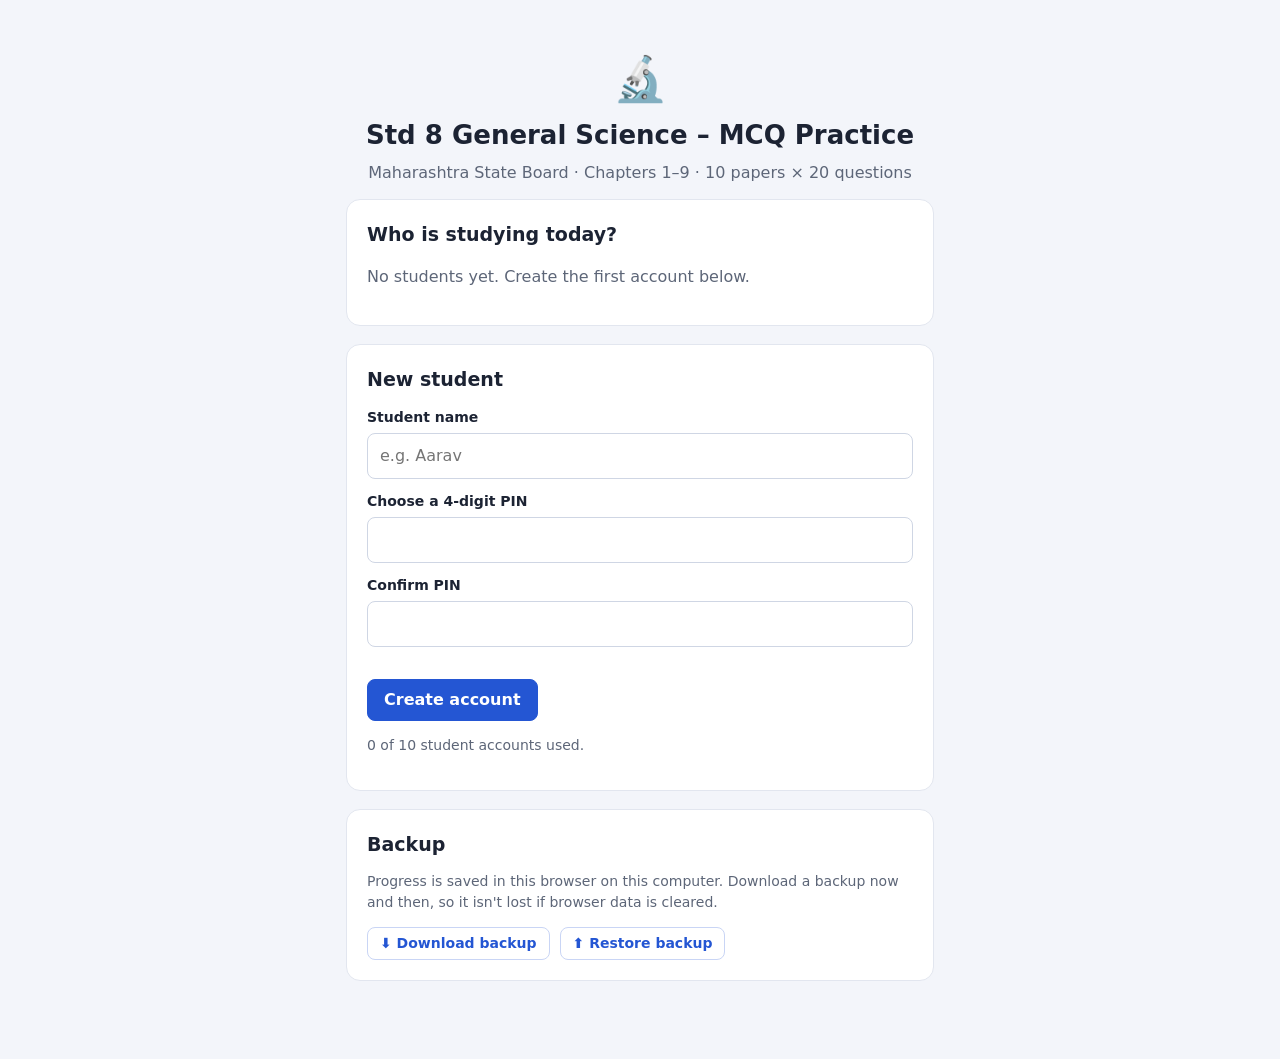
==== index.html @ c4c5db70 "Add Std 8 Science MCQ practice page Co-Authored-By: Claude Opus 5.5 <noreply@anthropic.com> Claude-S" ====
<!doctype html>
<html lang="en">
<head>
<meta charset="utf-8">
<meta name="viewport" content="width=device-width,initial-scale=1">
<title>Std 8 Science MCQ Practice</title>
<style>
:root{--bg:#f3f5fa;--card:#fff;--ink:#1c2333;--muted:#5d6678;--line:#e2e6ef;--pri:#2456d3;--pri2:#1a44ad;--soft:#eaf0ff;--ok:#1d8648;--okbg:#e7f6ed;--bad:#c42d2d;--badbg:#fdeded;--warn:#a86a00;--warnbg:#fff4dc}
*{box-sizing:border-box}
body{margin:0;font-family:"Segoe UI",system-ui,-apple-system,Roboto,Arial,sans-serif;background:var(--bg);color:var(--ink);line-height:1.5;font-size:16px}
button{font:inherit;cursor:pointer}
button:disabled{cursor:not-allowed}
.wrap{max-width:960px;margin:0 auto;padding:20px 16px 60px}
.narrow{max-width:620px}
.top{background:var(--pri);color:#fff;display:flex;justify-content:space-between;align-items:center;padding:10px 20px;gap:12px;flex-wrap:wrap}
.brand{font-weight:700;font-size:18px}
.who{display:flex;align-items:center;gap:8px;flex-wrap:wrap}
.top .btn.ghost{background:rgba(255,255,255,.15);color:#fff;border-color:rgba(255,255,255,.35)}
.btn{background:var(--pri);color:#fff;border:1px solid var(--pri);border-radius:8px;padding:8px 16px;font-weight:600}
.btn:hover:not(:disabled){background:var(--pri2)}
.btn.ghost{background:#fff;color:var(--pri);border-color:#c9d5f5}
.btn.ghost:hover:not(:disabled){background:var(--soft)}
.btn.danger{background:#fff;color:var(--bad);border-color:#f0c4c4}
.btn.sm{padding:5px 12px;font-size:14px}
.btn:disabled{opacity:.45}
.card{background:var(--card);border:1px solid var(--line);border-radius:14px;padding:20px;margin-bottom:18px}
h1{font-size:26px;margin:4px 0 6px}
h2{font-size:19px;margin:0 0 12px}
h3{margin:0;font-size:18px}
.muted{color:var(--muted)}
.hero{text-align:center;padding:26px 0 14px}
.hero .logo{font-size:44px}
.users{display:grid;grid-template-columns:repeat(auto-fill,minmax(130px,1fr));gap:10px}
.ubtn{background:#fff;border:2px solid var(--line);border-radius:12px;padding:12px 8px;display:flex;flex-direction:column;align-items:center;gap:6px;color:var(--ink)}
.ubtn:hover,.ubtn.sel{border-color:var(--pri);background:var(--soft)}
.av{width:42px;height:42px;border-radius:50%;background:var(--pri);color:#fff;display:grid;place-items:center;font-weight:700;font-size:18px}
input[type=text],input[type=password]{width:100%;padding:10px 12px;border:1px solid #cfd6e4;border-radius:8px;font:inherit;margin:4px 0 10px}
input:focus{outline:2px solid var(--pri);border-color:transparent}
label{font-weight:600;font-size:14px}
.row{display:flex;gap:10px;flex-wrap:wrap;align-items:center}
.err{color:var(--bad);font-weight:600;min-height:22px}
.pinbox{margin-top:16px;padding:16px;border-radius:12px;background:var(--soft)}
.stats{display:grid;grid-template-columns:repeat(auto-fit,minmax(180px,1fr));gap:12px;margin:16px 0}
.stat{background:#fff;border:1px solid var(--line);border-radius:12px;padding:14px 16px}
.stat b{display:block;font-size:26px}
.grid{display:grid;grid-template-columns:repeat(auto-fill,minmax(280px,1fr));gap:14px}
.pcard{background:#fff;border:1px solid var(--line);border-radius:14px;padding:16px;display:flex;flex-direction:column;gap:10px}
.pc-top{display:flex;justify-content:space-between;align-items:center}
.pc-meta{font-size:14px;color:var(--muted)}
.pc-meta b{color:var(--ink)}
.pc-btns{display:flex;gap:8px;flex-wrap:wrap}
.tag{font-size:12px;font-weight:700;padding:3px 10px;border-radius:20px;background:#eef0f4;color:var(--muted)}
.tag.ok{background:var(--okbg);color:var(--ok)}
.tag.warn{background:var(--warnbg);color:var(--warn)}
.bar{height:8px;background:#e9edf4;border-radius:6px;overflow:hidden}
.bar i{display:block;height:100%;background:var(--pri);border-radius:6px}
table{width:100%;border-collapse:collapse;font-size:15px}
th,td{text-align:left;padding:9px 8px;border-bottom:1px solid var(--line)}
th{font-size:13px;color:var(--muted);text-transform:uppercase;letter-spacing:.03em}
.pct{font-weight:700}
.pct.ok{color:var(--ok)}.pct.warn{color:var(--warn)}.pct.bad{color:var(--bad)}
.pbar{position:sticky;top:0;z-index:5;background:#fff;border-bottom:1px solid var(--line);box-shadow:0 2px 8px rgba(20,30,60,.06)}
.pbar-in{max-width:960px;margin:0 auto;padding:10px 16px;display:flex;justify-content:space-between;align-items:center;gap:10px;flex-wrap:wrap}
.pills{display:flex;gap:6px;flex-wrap:wrap}
.pill{font-size:14px;font-weight:600;padding:4px 12px;border-radius:20px;background:#eef0f4}
.pill.ok{background:var(--okbg);color:var(--ok)}
.pill.bad{background:var(--badbg);color:var(--bad)}
.pbtns{display:flex;gap:8px}
.qcard{background:#fff;border:1px solid var(--line);border-left:5px solid #cfd6e4;border-radius:12px;padding:16px 18px;margin-bottom:14px}
.qcard.is-ok{border-left-color:var(--ok)}
.qcard.is-bad{border-left-color:var(--bad)}
.qhead{display:flex;gap:10px;align-items:center;margin-bottom:6px;flex-wrap:wrap}
.qn{font-weight:800;color:var(--pri)}
.chip{font-size:12px;background:var(--soft);color:var(--pri2);padding:2px 10px;border-radius:20px;font-weight:600}
.qtext{font-weight:600;font-size:17px;margin-bottom:10px}
.opts{display:grid;grid-template-columns:1fr 1fr;gap:8px}
@media(max-width:640px){.opts{grid-template-columns:1fr}}
.opt{display:flex;gap:10px;align-items:flex-start;text-align:left;background:#fafbfd;border:1.5px solid #d9dfea;border-radius:10px;padding:10px 12px;color:var(--ink)}
.opt:hover:not(:disabled){border-color:var(--pri);background:var(--soft)}
.ol{font-weight:800;min-width:20px;color:var(--muted)}
.opt.right{background:var(--okbg);border-color:var(--ok)}
.opt.right .ol{color:var(--ok)}
.opt.wrong{background:var(--badbg);border-color:var(--bad)}
.opt.wrong .ol{color:var(--bad)}
.opt.dim{opacity:.6}
.opt:disabled{color:var(--ink)}
.fb{margin-top:10px;padding:10px 12px;border-radius:10px;font-size:15px}
.fb.ok{background:var(--okbg);color:#14532d}
.fb.bad{background:var(--badbg);color:#7f1d1d}
.exp{margin-top:4px;color:var(--ink)}
.exp:before{content:"💡 "}
.intro{background:var(--soft);border-radius:12px;padding:12px 16px;margin-bottom:16px;font-size:15px}
.endbox{text-align:center;padding:10px 0}
.modal-bg{position:fixed;inset:0;background:rgba(15,22,40,.55);display:grid;place-items:center;z-index:50;padding:16px}
.modal{background:#fff;border-radius:16px;max-width:520px;width:100%;padding:24px;max-height:90vh;overflow:auto;text-align:center}
.big{font-size:54px;font-weight:800;color:var(--pri);line-height:1.1}
.modal table{margin:14px 0;text-align:left}
.modal .row{justify-content:center}
.rc{background:#fff;border:1px solid var(--line);border-left:5px solid var(--bad);border-radius:12px;padding:14px 18px;margin-bottom:12px}
.rc .ans{margin-top:6px;font-size:15px}
.rc .ya{color:var(--bad);font-weight:600}
.rc .ca{color:var(--ok);font-weight:600}
.empty{text-align:center;padding:40px 10px}
.small{font-size:14px}
a.link{color:var(--bad);cursor:pointer;font-size:14px;text-decoration:underline}
</style>
</head>
<body>
<div id="app"></div>
<script>
"use strict";
const APP = "mh8sci";
const CHAPTERS = [
  "Living World and Classification of Microbes",
  "Health and Diseases",
  "Force and Pressure",
  "Current Electricity and Magnetism",
  "Inside the Atom",
  "Composition of Matter",
  "Metals and Nonmetals",
  "Pollution",
  "Disaster Management"
];
// Format: [question, CORRECT answer, wrong1, wrong2, wrong3, explanation]
// Options are shuffled (in a fixed way) when shown.
const BANK = [
// ---------- Chapter 1 ----------
[
["Who proposed the five kingdom system of classification?","R. H. Whittaker","Carl Linnaeus","Charles Darwin","Robert Hooke","R. H. Whittaker proposed the five kingdom classification in 1969: Monera, Protista, Fungi, Plantae and Animalia."],
["Prokaryotic organisms such as bacteria are placed in which kingdom?","Monera","Protista","Fungi","Plantae","Kingdom Monera contains prokaryotes – cells without a well-defined nucleus, e.g. bacteria."],
["Comma-shaped bacteria are called ____.","Vibrio","Cocci","Bacilli","Spirilla","Vibrio bacteria are comma-shaped, e.g. Vibrio cholerae which causes cholera."],
["Rod-shaped bacteria are called ____.","Bacilli","Cocci","Vibrio","Spirilla","Bacilli are rod-shaped; cocci are spherical, spirilla are spiral and vibrio are comma-shaped."],
["Spiral-shaped bacteria are called ____.","Spirilla","Bacilli","Cocci","Vibrio","Spirilla have a spiral (corkscrew) shape."],
["Which bacteria help convert milk into curd?","Lactobacillus","Rhizobium","Vibrio","Plasmodium","Lactobacillus converts lactose of milk into lactic acid, which sets milk into curd."],
["Which bacteria fix atmospheric nitrogen in the root nodules of leguminous plants?","Rhizobium","Lactobacillus","Acetobacter","Mycobacterium","Rhizobium lives in root nodules of legumes like peas and beans and fixes atmospheric nitrogen."],
["Paramecium moves with the help of ____.","Cilia","Flagella","Pseudopodia","Tentacles","Paramecium is covered with hair-like cilia which beat to move it."],
["Which organism shows characteristics of both plants and animals?","Euglena","Amoeba","Paramecium","Yeast","Euglena has chlorophyll and makes its own food like plants, but can also take in food and move like animals."],
["Malaria is caused by which microbe?","Plasmodium","Amoeba","Rhizobium","Penicillium","Malaria is caused by the protozoan Plasmodium, spread by female Anopheles mosquitoes."],
["Yeast usually reproduces by ____.","Budding","Binary fission","Fragmentation","Vegetative propagation","Yeast is a unicellular fungus that reproduces mainly by budding."],
["The antibiotic penicillin is obtained from ____.","A fungus (Penicillium)","A bacterium","A virus","An alga","Alexander Fleming discovered penicillin from the fungus Penicillium in 1928."],
["Why are viruses not included in the five kingdom system?","They show signs of life only inside a host cell","They are very large in size","They are multicellular","They make their own food","Outside a host cell viruses behave like non-living crystals; they reproduce only inside living cells, so they do not fit any kingdom."],
["A virus that infects bacteria is called a ____.","Bacteriophage","Bacillus","Protozoan","Fungus","Bacteriophages are viruses that attack bacteria."],
["Who first observed microorganisms using a microscope he made himself?","Antonie van Leeuwenhoek","Louis Pasteur","Robert Koch","Edward Jenner","Antonie van Leeuwenhoek observed tiny 'animalcules' (microbes) with his own lenses in the 17th century."],
["Bacteria mainly reproduce by ____.","Binary fission","Budding","Seed formation","Vegetative propagation","A bacterium splits into two identical cells – binary fission."],
["Find the odd one out: Amoeba, Paramecium, Euglena, Yeast","Yeast","Amoeba","Paramecium","Euglena","Yeast is a fungus; Amoeba, Paramecium and Euglena are protists."],
["The size of microbes is generally measured in ____.","Micrometres (µm)","Centimetres","Metres","Kilometres","Most microbes are a few micrometres in size; 1 µm = 1/1000 mm."],
["Fungi like bread mould obtain their food by ____ nutrition.","Saprophytic","Autotrophic","Holozoic","Photosynthetic","Fungi absorb nutrients from dead and decaying organic matter – saprophytic nutrition."],
["Organisms of Kingdom Protista are mostly ____.","Unicellular eukaryotes","Multicellular prokaryotes","Unicellular prokaryotes","Multicellular plants","Protists are mostly unicellular and have a well-defined nucleus (eukaryotic)."],
["Which of these diseases is caused by a virus?","AIDS","Tuberculosis","Typhoid","Cholera","AIDS is caused by HIV (a virus); the others are bacterial diseases."],
["Yeast is used in making bread because of the process of ____.","Fermentation","Photosynthesis","Nitrogen fixation","Sublimation","Yeast ferments sugar and produces CO₂, which makes the dough rise."],
["Mushroom belongs to kingdom ____.","Fungi","Plantae","Monera","Protista","Mushrooms are fungi – they lack chlorophyll and are saprophytic."]
],
// ---------- Chapter 2 ----------
[
["According to WHO, health means ____.","Physical, mental and social well-being","Only absence of disease","Only physical fitness","Having a strong body","WHO defines health as complete physical, mental and social well-being, not merely the absence of disease."],
["Tuberculosis is caused by ____.","Mycobacterium tuberculosis","A virus","Plasmodium","A fungus","TB is a bacterial disease caused by Mycobacterium tuberculosis and spreads through air."],
["Which vaccine is given to protect against tuberculosis?","BCG","OPV","MMR","DPT","BCG (Bacillus Calmette–Guérin) vaccine protects against TB."],
["Cholera mainly spreads through ____.","Contaminated water and food","Mosquito bites","Touching a patient's clothes","Dog bites","Cholera bacteria (Vibrio cholerae) spread through contaminated water and food."],
["Dengue is spread by ____.","Aedes mosquito","Anopheles mosquito","Culex mosquito","Housefly","Dengue and chikungunya viruses are spread by Aedes mosquitoes, which bite in the daytime."],
["Malaria is spread by the bite of ____.","Female Anopheles mosquito","Male Anopheles mosquito","Aedes mosquito","Housefly","Only the female Anopheles mosquito spreads Plasmodium, the malaria parasite."],
["Hepatitis mainly affects which organ?","Liver","Lungs","Kidneys","Heart","Hepatitis is inflammation of the liver, usually caused by viruses."],
["HIV weakens the body by attacking ____.","White blood cells (immune system)","Red blood cells","Bones","Muscles","HIV destroys certain white blood cells (lymphocytes), weakening immunity and leading to AIDS."],
["Which test is commonly used to detect HIV infection?","ELISA","Widal","X-ray","Blood sugar test","The ELISA test detects antibodies against HIV in blood."],
["Rabies is spread by ____.","Bite of an infected dog or other animal","Drinking contaminated water","Mosquito bite","Air","Rabies virus spreads through the bite of infected dogs, cats, monkeys etc."],
["Which of the following is a non-communicable disease?","Diabetes","Tuberculosis","Cholera","Malaria","Diabetes does not spread from person to person; the others are infectious diseases."],
["Diabetes is caused due to lack or improper action of ____.","Insulin","Adrenaline","Thyroxine","Haemoglobin","Insulin controls blood sugar; its deficiency or poor action causes diabetes."],
["Insulin is secreted by the ____.","Pancreas","Liver","Stomach","Thyroid","Beta cells in the islets of Langerhans of the pancreas secrete insulin."],
["Cancer is a condition in which ____.","Cells divide in an uncontrolled manner","Blood does not clot","Bones become soft","Food is not digested","In cancer, cells divide uncontrollably and form a tumour that can spread to other parts."],
["Nicotine, a harmful addictive substance, is found in ____.","Tobacco","Milk","Fruits","Sugar","Nicotine in tobacco is addictive; tobacco use can cause oral and lung cancer."],
["Which test is used to diagnose typhoid?","Widal test","ELISA","Blood sugar test","Urine sugar test","The Widal test detects typhoid, which is caused by Salmonella typhi."],
["The first vaccine (against smallpox) was developed by ____.","Edward Jenner","Louis Pasteur","Alexander Fleming","Robert Koch","Edward Jenner developed the smallpox vaccine in 1796."],
["Find the odd one out: Tuberculosis, Cholera, Typhoid, Diabetes","Diabetes","Tuberculosis","Cholera","Typhoid","Diabetes is non-communicable; the other three are communicable bacterial diseases."],
["ORS is given to patients to ____.","Prevent dehydration during diarrhoea","Cure malaria","Treat a fracture","Increase blood sugar","Oral Rehydration Solution replaces water and salts lost in diarrhoea or cholera."],
["Leptospirosis spreads through ____.","Water contaminated with urine of infected animals like rats","Mosquito bites","Coughing and sneezing","Sharing books","Leptospira bacteria from rat urine enter the body through cuts in skin, especially in floodwater."],
["Filariasis (elephantiasis) is spread by ____.","Culex mosquito","Aedes mosquito","Anopheles mosquito","Housefly","Filarial worms are carried by Culex mosquitoes."],
["Which of these is a viral disease?","Chikungunya","Typhoid","Tuberculosis","Malaria","Chikungunya is caused by a virus spread by Aedes mosquitoes. Malaria is caused by a protozoan."],
["Which of these increases the risk of heart disease?","Deposition of cholesterol in blood vessels","Regular exercise","Eating fruits and vegetables","Adequate sleep","Fatty deposits (cholesterol) narrow arteries; with high BP, smoking and stress they raise heart disease risk."]
],
// ---------- Chapter 3 ----------
[
["The SI unit of pressure is ____.","Pascal (N/m²)","Newton","Joule","Watt","Pressure = force/area, so its unit is N/m², called pascal (Pa)."],
["Pressure is defined as ____.","Force acting per unit area","Force × area","Mass per unit volume","Force × distance","P = F / A."],
["The force acting perpendicular to a surface is called ____.","Thrust","Friction","Tension","Buoyancy","Thrust is the force acting normal (perpendicular) to a surface."],
["A sharp knife cuts better than a blunt one because ____.","Its small area gives greater pressure","It applies less force","Its larger area gives less pressure","It is heavier","For the same force, smaller area means greater pressure."],
["A camel walks easily on sand because its broad feet ____.","Increase the area and reduce the pressure","Increase the pressure","Reduce its weight","Make the sand harder","Larger area spreads the weight, so pressure on sand is less and the feet do not sink."],
["The walls of a dam are made thicker at the bottom because ____.","Liquid pressure increases with depth","Liquid pressure decreases with depth","Water is lighter at the bottom","It looks attractive","Water pressure is greatest at the bottom, so the walls must be strongest there."],
["Atmospheric pressure at sea level is about ____.","101 kPa","1 kPa","10 Pa","1000 kPa","Atmospheric pressure at sea level ≈ 101.3 kPa ≈ 1.013 × 10⁵ Pa."],
["Atmospheric pressure is measured with a ____.","Barometer","Thermometer","Ammeter","Hydrometer","A barometer measures atmospheric pressure."],
["The upward force exerted by a liquid on an object immersed in it is called ____.","Buoyant force","Gravitational force","Frictional force","Magnetic force","Liquids push objects upward – this is buoyant force (upthrust)."],
["According to Archimedes' principle, the buoyant force on an immersed object equals the ____.","Weight of liquid displaced by it","Weight of the object","Volume of the container","Density of the object","Buoyant force = weight of the liquid displaced by the object."],
["The unit of relative density is ____.","It has no unit","kg/m³","g/cm³","N/m²","Relative density = density of substance ÷ density of water; the units cancel out."],
["An object will float on water if its density is ____ that of water.","Less than","More than","Twice","Ten times","Objects less dense than water float."],
["Which of the following is a non-contact force?","Magnetic force","Frictional force","Muscular force","Mechanical force","Magnetic force acts from a distance without touching."],
["A force of 100 N acts on an area of 2 m². The pressure is ____.","50 Pa","200 Pa","102 Pa","98 Pa","P = F/A = 100/2 = 50 Pa."],
["The SI unit of force is ____.","Newton","Dyne","Pascal","Kilogram","The SI unit of force is newton (N); dyne is the CGS unit."],
["1 newton is equal to ____ dyne.","10⁵","10³","10²","10⁷","1 N = 1 kg·m/s² = 1000 g × 100 cm/s² = 10⁵ dyne."],
["Pressure inside a liquid at a given depth acts ____.","Equally in all directions","Only downwards","Only upwards","Only sideways","At a given depth, liquid pressure acts equally in all directions."],
["If balanced forces act on an object at rest, it will ____.","Remain at rest","Start moving","Speed up","Move in a circle","Balanced forces give zero net force, so the state of motion does not change."],
["The force that opposes motion between two surfaces in contact is ____.","Friction","Gravity","Buoyancy","Magnetism","Friction acts opposite to the direction of motion between surfaces in contact."],
["A plastic comb rubbed in dry hair attracts bits of paper due to ____ force.","Electrostatic","Magnetic","Muscular","Gravitational","Rubbing charges the comb; a charged object attracts light objects – electrostatic force."],
["The density of pure water is ____.","1000 kg/m³","100 kg/m³","1 kg/m³","10 kg/m³","Density of water = 1 g/cm³ = 1000 kg/m³."],
["The relative density of iron, whose density is 7800 kg/m³, is ____.","7.8","78","0.78","780","RD = 7800 ÷ 1000 = 7.8."]
],
// ---------- Chapter 4 ----------
[
["The SI unit of electric current is ____.","Ampere","Volt","Ohm","Coulomb","Current is measured in ampere (A)."],
["The SI unit of potential difference is ____.","Volt","Ampere","Ohm","Watt","Potential difference is measured in volt (V)."],
["The SI unit of resistance is ____.","Ohm (Ω)","Volt","Ampere","Coulomb","Resistance is measured in ohm (Ω)."],
["Ohm's law is expressed as ____.","V = I × R","V = I / R","I = V × R","R = V × I","Ohm's law: V = IR, at constant temperature."],
["A potential difference of 6 V is applied across a 3 Ω resistor. The current is ____.","2 A","18 A","0.5 A","3 A","I = V/R = 6/3 = 2 A."],
["An ammeter is always connected in ____ in a circuit.","Series","Parallel","Any way","Only across the cell","An ammeter measures current, so it is connected in series."],
["A voltmeter is connected ____ with the component.","In parallel","In series","Only next to the switch","Only next to the cell","A voltmeter measures potential difference across a component, so it is connected in parallel."],
["Which of these is a good conductor of electricity?","Copper","Rubber","Plastic","Dry wood","Metals like copper have free electrons and conduct electricity well."],
["Which of these is an insulator?","Rubber","Iron","Aluminium","Silver","Rubber does not allow current to pass – it is an insulator."],
["In a dry cell, the negative terminal is the ____.","Zinc container","Carbon rod","Brass cap","Paper covering","The zinc container acts as the negative terminal."],
["In a dry cell, the positive terminal is the ____.","Carbon (graphite) rod","Zinc container","Paper covering","Outer plastic cover","The carbon rod with a brass cap is the positive terminal."],
["Conventional electric current flows in the external circuit from the ____.","Positive terminal to the negative terminal","Negative terminal to the positive terminal","Switch to the bulb only","Earth to the cell","By convention current flows from + to – outside the cell; electrons flow the opposite way."],
["Electrons in a conductor flow from the ____.","Negative terminal to the positive terminal","Positive terminal to the negative terminal","Bulb to the switch only","Do not move at all","Electrons are negatively charged and move towards the positive terminal."],
["Who discovered the magnetic effect of electric current?","Hans Christian Oersted","Michael Faraday","Thomas Edison","Isaac Newton","Oersted noticed a compass needle deflect near a current-carrying wire (1820)."],
["The core of an electromagnet is made of ____.","Soft iron","Steel","Copper","Aluminium","Soft iron gets magnetised and demagnetised quickly, so it is used in electromagnets."],
["The strength of an electromagnet can be increased by ____.","Increasing the number of turns of the coil","Decreasing the current","Removing the iron core","Using a plastic core","More turns and more current make a stronger electromagnet."],
["1 ampere is equal to ____.","1 coulomb per second","1 volt per second","1 ohm per volt","1 joule per second","I = Q/t, so 1 A = 1 C/s."],
["Like magnetic poles ____ each other.","Repel","Attract","Neither attract nor repel","Cancel","Like poles repel; unlike poles attract."],
["A freely suspended bar magnet always comes to rest in the ____ direction.","North–South","East–West","North-East","Any","A suspended magnet aligns with the earth's magnetic field in the north–south direction."],
["Outside a bar magnet, magnetic lines of force go from the ____.","North pole to the south pole","South pole to the north pole","Centre to both poles","They do not exist outside","Outside the magnet, field lines emerge from N and enter S."],
["The SI unit of electric charge is ____.","Coulomb","Ampere","Volt","Ohm","Charge is measured in coulomb (C)."],
["Three cells of 1.5 V each are connected in series. The total potential difference is ____.","4.5 V","1.5 V","3 V","0.5 V","In series, potential differences add: 1.5 + 1.5 + 1.5 = 4.5 V."]
],
// ---------- Chapter 5 ----------
[
["The electron was discovered by ____.","J. J. Thomson","James Chadwick","Ernest Rutherford","John Dalton","J. J. Thomson discovered the electron using cathode ray tube experiments (1897)."],
["The neutron was discovered by ____.","James Chadwick","J. J. Thomson","Niels Bohr","E. Goldstein","Chadwick discovered the neutron in 1932."],
["The nucleus was discovered through the gold foil experiment by ____.","Ernest Rutherford","Niels Bohr","John Dalton","J. J. Thomson","Rutherford's alpha particle scattering experiment showed a small, dense, positively charged nucleus."],
["Atomic number (Z) of an element is the number of ____ in its atom.","Protons","Neutrons","Protons + neutrons","Shells","Atomic number = number of protons (= number of electrons in a neutral atom)."],
["Mass number (A) of an atom is equal to ____.","Protons + neutrons","Protons + electrons","Neutrons only","Electrons only","Mass number = number of nucleons = protons + neutrons."],
["An atom has 11 protons and 12 neutrons. Its mass number is ____.","23","11","12","1","A = 11 + 12 = 23 (this is sodium)."],
["The electronic configuration of sodium (Z = 11) is ____.","2, 8, 1","2, 9","2, 8, 2","8, 2, 1","K shell 2, L shell 8, M shell 1."],
["The electronic configuration of chlorine (Z = 17) is ____.","2, 8, 7","2, 8, 8","2, 7, 8","8, 8, 1","17 electrons: 2 + 8 + 7."],
["The maximum number of electrons the M shell (n = 3) can hold is ____.","18","8","2","32","Maximum electrons in a shell = 2n² = 2 × 3² = 18."],
["Isotopes of an element have the same ____ but different ____.","Atomic number; mass number","Mass number; atomic number","Neutrons; protons","Mass number; electrons","Isotopes have the same number of protons but different numbers of neutrons."],
["The isotope of hydrogen having one neutron is ____.","Deuterium","Protium","Tritium","Helium","Protium has 0, deuterium 1 and tritium 2 neutrons."],
["Which isotope is used in the treatment of cancer?","Cobalt-60","Uranium-235","Carbon-12","Iodine-127","Radiation from cobalt-60 is used to destroy cancer cells."],
["Which isotope is used in the treatment of goitre (thyroid disorders)?","Iodine-131","Cobalt-60","Uranium-235","Carbon-14","Iodine-131 is used for diagnosing and treating thyroid problems."],
["Which isotope is used as fuel in nuclear reactors?","Uranium-235","Cobalt-60","Iodine-131","Hydrogen-1","Fission of uranium-235 releases huge energy in nuclear reactors."],
["J. J. Thomson's model of the atom is known as the ____ model.","Plum pudding (watermelon)","Planetary","Stationary orbit","Nuclear","Thomson pictured electrons embedded in a sphere of positive charge, like seeds in a watermelon or plums in a pudding."],
["According to Bohr's model, electrons revolve in ____.","Stationary orbits of definite energy","Any random path","The nucleus","A cloud of positive charge","Bohr proposed that electrons move in fixed shells (stationary orbits) without losing energy."],
["The charge on a neutron is ____.","Zero (neutral)","Positive","Negative","Double positive","Neutrons carry no charge."],
["The particles present in the nucleus are ____.","Protons and neutrons","Electrons and protons","Electrons and neutrons","Only electrons","Protons and neutrons together are called nucleons."],
["Magnesium has atomic number 12. Its valency is ____.","2","1","3","4","Configuration 2, 8, 2 – it can lose 2 electrons, so its valency is 2."],
["The mass of an electron is about ____ the mass of a proton.","1/1836","1836 times","Equal to","Half","An electron is about 1836 times lighter than a proton."],
["A carbon atom has atomic number 6 and mass number 12. The number of neutrons in it is ____.","6","12","18","0","Neutrons = A − Z = 12 − 6 = 6."],
["Most alpha particles passed straight through the gold foil. This showed that ____.","Most of the space in an atom is empty","The atom is completely solid","Electrons are very heavy","The nucleus is negatively charged","Since most particles were not deflected, most of the atom is empty space."]
],
// ---------- Chapter 6 ----------
[
["Which of the following is an element?","Copper","Water","Common salt","Sugar","Copper is made of only one kind of atom; the others are compounds."],
["Which of the following is a compound?","Water","Oxygen","Air","Iron","Water (H₂O) is formed by chemical combination of hydrogen and oxygen."],
["Which of the following is a mixture?","Air","Carbon dioxide","Gold","Sodium chloride","Air is a mixture of gases like nitrogen, oxygen, carbon dioxide etc."],
["Which of the following is a homogeneous mixture?","Salt solution","Sand and water","Oil and water","Chalk and water","In salt solution the composition is uniform throughout."],
["Which of the following is a heterogeneous mixture?","Sand and water","Sugar solution","Air","Salt solution","Sand and water can be seen separately – the composition is not uniform."],
["Which substance sublimes on heating?","Camphor","Common salt","Sand","Sugar","Camphor, naphthalene, iodine and ammonium chloride change directly from solid to vapour."],
["Oil and water can be separated using a ____.","Separating funnel","Filter paper","Magnet","Sieve","Immiscible liquids form separate layers and are separated using a separating funnel."],
["Cream is separated from milk by ____.","Centrifugation","Sublimation","Filtration","Magnetic separation","Spinning fast (centrifugation) separates the lighter cream from milk."],
["The different coloured components of ink are separated by ____.","Chromatography","Distillation","Sublimation","Sieving","Chromatography separates components that move at different speeds on a paper."],
["Salt is obtained from sea water by ____.","Evaporation","Sublimation","Chromatography","Using a magnet","Water evaporates in salt pans, leaving salt behind."],
["Iron filings can be separated from a mixture of iron filings and sand using a ____.","Magnet","Separating funnel","Filter paper","Centrifuge","Iron is attracted by a magnet; sand is not."],
["Brass is a mixture (alloy) of ____.","Copper and zinc","Copper and tin","Iron and carbon","Aluminium and copper","Brass = copper + zinc; bronze = copper + tin."],
["In a compound, the constituent elements are present in ____.","A fixed proportion by mass","Any proportion","Changing proportion","Equal masses always","Compounds have a fixed composition, e.g. hydrogen : oxygen in water is always 1 : 8 by mass."],
["The ratio of hydrogen to oxygen by mass in water is ____.","1 : 8","2 : 1","1 : 2","8 : 1","2 g hydrogen combines with 16 g oxygen, i.e. 1 : 8 by mass."],
["In a sugar solution, sugar is the ____.","Solute","Solvent","Suspension","Precipitate","The substance that dissolves is the solute; water is the solvent."],
["Which liquid is called the universal solvent?","Water","Kerosene","Alcohol","Petrol","Water dissolves a very large number of substances."],
["Pure water can be obtained from salt water by ____.","Distillation","Filtration","Sublimation","Decantation","In distillation water evaporates and then condenses, leaving the salt behind."],
["Which of the following is a metalloid?","Silicon","Sodium","Sulphur","Copper","Metalloids like silicon and arsenic show properties of both metals and non-metals."],
["An insoluble solid can be separated from a liquid by ____.","Filtration","Evaporation","Sublimation","Chromatography","Filter paper lets the liquid pass and keeps back the insoluble solid (residue)."],
["Components of a mixture can be separated by ____.","Physical methods","Only chemical reactions","No method at all","Only electricity","Components of a mixture keep their own properties and can be separated physically."],
["Find the odd one out: Air, Brass, Soil, Water","Water","Air","Brass","Soil","Water is a compound; air, brass and soil are mixtures."],
["Sodium chloride (common salt) is a compound of ____.","Sodium and chlorine","Sodium and oxygen","Calcium and chlorine","Sodium and carbon","NaCl is formed from sodium and chlorine."]
],
// ---------- Chapter 7 ----------
[
["Which metal is a liquid at room temperature?","Mercury","Sodium","Copper","Iron","Mercury is the only metal that is liquid at room temperature."],
["Which non-metal is a liquid at room temperature?","Bromine","Iodine","Sulphur","Carbon","Bromine is a liquid non-metal."],
["Which non-metal is a good conductor of electricity?","Graphite","Sulphur","Iodine","Phosphorus","Graphite, a form of carbon, conducts electricity – it is used as an electrode in dry cells."],
["Which non-metal is lustrous (shiny)?","Iodine","Sulphur","Phosphorus","Oxygen","Iodine crystals are shiny even though iodine is a non-metal."],
["The property of metals to be beaten into thin sheets is called ____.","Malleability","Ductility","Sonority","Conductivity","Malleability allows metals like aluminium and gold to be made into foils."],
["The property of metals to be drawn into wires is called ____.","Ductility","Malleability","Lustre","Sonority","Ductility allows copper and aluminium to be drawn into wires."],
["Sodium metal is stored in ____.","Kerosene","Water","Open air","Alcohol","Sodium reacts vigorously with air and water, so it is kept in kerosene."],
["Phosphorus is stored in ____.","Water","Kerosene","Open air","Alcohol","Phosphorus catches fire in air, so it is kept under water."],
["Rust is chemically ____.","Hydrated iron oxide (Fe₂O₃·xH₂O)","Iron sulphide","Iron chloride","Pure iron","Iron reacts with oxygen and moisture to form hydrated iron(III) oxide – rust."],
["Rusting of iron needs ____.","Both oxygen (air) and moisture","Only oxygen","Only moisture","Only heat","Iron does not rust in dry air or in air-free boiled water; both oxygen and moisture are required."],
["Galvanisation is coating iron with a layer of ____.","Zinc","Tin","Copper","Silver","A zinc coating protects iron from rusting."],
["Stainless steel is an alloy of iron with ____.","Chromium and nickel","Copper and zinc","Tin and lead","Gold and silver","Chromium and nickel make steel resistant to rusting."],
["The green layer formed on copper vessels is ____.","Basic copper carbonate","Copper sulphide","Rust","Copper chloride","Copper reacts with moist CO₂ in air to form a green coating of basic copper carbonate."],
["Silver articles turn black on exposure to air because of formation of ____.","Silver sulphide","Silver oxide","Silver carbonate","Silver chloride","Silver reacts with sulphur compounds in air to form black silver sulphide."],
["Oxides of metals are generally ____ in nature.","Basic","Acidic","Neutral","Sweet","Metal oxides like MgO dissolve in water to form bases, which turn red litmus blue."],
["Oxides of non-metals are generally ____ in nature.","Acidic","Basic","Metallic","Sweet","Non-metal oxides like SO₂ and CO₂ form acids with water."],
["When a metal reacts with dilute hydrochloric acid, the gas released is ____.","Hydrogen","Oxygen","Carbon dioxide","Nitrogen","Metal + acid → salt + hydrogen gas."],
["The hardest natural substance is ____.","Diamond","Iron","Graphite","Gold","Diamond (a form of carbon, a non-metal) is the hardest natural substance."],
["The filament of an electric bulb is made of ____.","Tungsten","Copper","Aluminium","Iron","Tungsten has a very high melting point, so it glows without melting."],
["Which metal can melt on the palm of your hand?","Gallium","Iron","Copper","Silver","Gallium melts at about 30 °C."],
["The property of metals to produce a ringing sound when struck is called ____.","Sonority","Ductility","Malleability","Lustre","Sonorous metals are used to make bells."],
["Which of these is a noble metal?","Gold","Sodium","Iron","Zinc","Gold and platinum do not react easily with air or water and do not corrode."]
],
// ---------- Chapter 8 ----------
[
["Which gases are mainly responsible for depletion of the ozone layer?","Chlorofluorocarbons (CFCs)","Oxygen","Nitrogen","Water vapour","CFCs used in refrigerators and aerosol sprays break down ozone."],
["The ozone layer protects us from harmful ____.","Ultraviolet (UV) rays","Infrared rays","Visible light","Radio waves","Ozone in the stratosphere absorbs harmful UV radiation from the sun."],
["Acid rain is caused mainly by ____.","Sulphur dioxide and nitrogen oxides","Oxygen and nitrogen","Water vapour and oxygen","Helium and neon","SO₂ and NO₂ dissolve in rain water forming sulphuric and nitric acids."],
["The marble of the Taj Mahal is being damaged by ____.","Acid rain","Noise pollution","Soil erosion","Ozone layer","Acid rain reacts with marble (calcium carbonate) and corrodes it."],
["Which gas combines with haemoglobin and reduces oxygen supply to the body?","Carbon monoxide","Oxygen","Nitrogen","Helium","CO binds with haemoglobin more strongly than oxygen does."],
["The major greenhouse gas released by burning fuels is ____.","Carbon dioxide","Oxygen","Nitrogen","Hydrogen","CO₂ traps heat and causes the greenhouse effect."],
["The rise in the average temperature of the earth is called ____.","Global warming","Acid rain","Smog","Eutrophication","Increasing greenhouse gases cause global warming."],
["Loudness of noise is measured in ____.","Decibels (dB)","Hertz","Pascal","Newton","Sound level is measured in decibels."],
["The gas that leaked in the Bhopal gas tragedy was ____.","Methyl isocyanate","Carbon dioxide","Chlorine","Ammonia","Methyl isocyanate (MIC) leaked from a pesticide factory in Bhopal."],
["The Bhopal gas tragedy took place in the year ____.","1984","1974","1994","2004","It occurred on the night of 2–3 December 1984."],
["Excessive growth of algae in water bodies due to fertilisers is called ____.","Eutrophication","Sublimation","Fermentation","Global warming","Nutrient-rich runoff causes algal bloom – eutrophication."],
["Eutrophication harms aquatic life because it reduces ____ in water.","Dissolved oxygen","Salt","Mud","Water level","Decay of dead algae uses up dissolved oxygen, killing fish."],
["Minamata disease is caused by ____ pollution.","Mercury","Lead","Arsenic","Fluoride","Mercury compounds in fish caused Minamata disease in Japan."],
["Which fuel is a cleaner option for vehicles?","CNG","Diesel","Petrol","Coal","Compressed Natural Gas produces far fewer pollutants."],
["Smog is formed from a mixture of ____.","Smoke and fog","Snow and fog","Steam and oxygen","Sand and dust","Smog = smoke + fog; it reduces visibility and causes breathing problems."],
["Which of the following is biodegradable waste?","Vegetable peels","Plastic bottle","Glass","Aluminium can","Vegetable peels are broken down by microbes."],
["Which is a natural source of air pollution?","Volcanic eruption","Vehicles","Factories","Burning plastic","Volcanoes release ash and gases naturally."],
["Water that is safe for drinking is called ____ water.","Potable","Hard","Polluted","Sea","Potable water is clean and safe to drink."],
["Excessive use of chemical fertilisers and pesticides mainly causes ____.","Soil pollution","Noise pollution","Ozone depletion","Light pollution","These chemicals remain in the soil and harm soil organisms and fertility."],
["The '3 R' principle to reduce pollution stands for ____.","Reduce, Reuse, Recycle","Read, Write, Repeat","Run, Rest, Repeat","Remove, Reject, Return","Reducing, reusing and recycling materials cuts waste and pollution."],
["Fine dust and smoke particles (particulate matter) in air mainly affect the ____.","Respiratory system (lungs)","Digestive system","Skeletal system","Hair colour","Breathing in particulate matter causes asthma, bronchitis and lung problems."],
["Which of the following is NOT an air pollutant?","Nitrogen gas (N₂)","Sulphur dioxide","Carbon monoxide","Nitrogen dioxide","Nitrogen makes up about 78% of air naturally and is not a pollutant."]
],
// ---------- Chapter 9 ----------
[
["The magnitude of an earthquake is measured on the ____ scale.","Richter","Celsius","Decibel","Beaufort","The Richter scale expresses the magnitude (energy released) of an earthquake."],
["The instrument that records earthquake (seismic) waves is the ____.","Seismograph","Barometer","Hydrometer","Thermometer","A seismograph records vibrations of the earth."],
["The point inside the earth where an earthquake originates is called the ____.","Focus","Epicentre","Crater","Crust","Seismic waves start at the focus (hypocentre)."],
["The point on the earth's surface directly above the focus is called the ____.","Epicentre","Focus","Core","Mantle","The epicentre lies vertically above the focus and usually suffers the most damage."],
["The Killari (Latur) earthquake in Maharashtra occurred in ____.","1993","1967","2001","2014","It struck on 30 September 1993 in Latur and Osmanabad districts."],
["The Koyna earthquake in Maharashtra occurred in ____.","1967","1993","1984","2005","The Koyna earthquake struck near the Koyna dam in December 1967."],
["The Malin landslide in Pune district occurred in ____.","2014","2005","1993","2019","Heavy rain caused a landslide that buried Malin village (Ambegaon taluka) in July 2014."],
["If you are inside a building during an earthquake, you should ____.","Drop, take cover under a strong table and hold on","Run down the stairs immediately","Use the lift to get out","Stand near glass windows","Drop, Cover and Hold protects you from falling objects."],
["Which of the following should NOT be done during an earthquake?","Using the lift","Taking cover under a sturdy table","Staying away from windows","Moving to open ground if you are outside","Lifts can stop or get stuck when the power fails or the building shakes."],
["The emergency telephone number for the fire brigade in India is ____.","101","100","102","104","101 is the fire service number."],
["The emergency ambulance number in Maharashtra is ____.","108","101","100","104","108 is the emergency ambulance service."],
["An electrical fire should NOT be put out with ____.","Water","A CO₂ fire extinguisher","Dry chemical powder","Sand (after switching off the supply)","Water conducts electricity and can give an electric shock."],
["A fire caused by petrol or oil is best put out with ____.","Foam or sand","Water","Fanning with air","Paper","Oil floats on water and spreads the fire; foam or sand cuts off the oxygen."],
["The three elements of the fire triangle are ____.","Fuel, heat and oxygen","Fuel, water and air","Heat, light and smoke","Oxygen, nitrogen and carbon","Removing any one of fuel, heat or oxygen puts out a fire."],
["First aid for a fractured arm is to ____.","Keep it still using a splint","Massage it hard","Move it repeatedly","Pour hot water on it","Immobilising the bone with a splint prevents further injury."],
["First aid for a minor burn is to ____.","Hold the burnt part under cool running water","Apply toothpaste","Burst the blisters","Cover it with cotton wool","Cool running water for several minutes reduces pain and damage."],
["To stop bleeding from a cut, you should ____.","Press firmly on the wound with a clean cloth","Wash it with hot water","Keep the wound open","Rub soil on it","Direct pressure helps the blood clot and stops bleeding."],
["Which of the following is a man-made disaster?","Industrial gas leak","Earthquake","Tsunami","Cyclone","Gas leaks, fires and bomb blasts are caused by human activity."],
["A tsunami is usually caused by ____.","An earthquake under the sea","Heavy rainfall","A forest fire","Strong winds on land","Undersea earthquakes displace a huge volume of water, creating giant waves."],
["Landslides commonly occur in ____.","Hilly areas during heavy rain","Deserts","Plains with no rain","Frozen lakes","Heavy rain loosens soil and rocks on steep slopes."],
["Which method of carrying an injured person needs only one rescuer?","Fireman's lift","Four-handed seat","Two-handed seat","Stretcher","The fireman's lift is done by a single rescuer; seats and stretchers need two or more people."],
["Mock drills conducted in schools are part of which stage of disaster management?","Preparedness","Response","Recovery","Rehabilitation","Mock drills prepare people in advance so they act correctly during a disaster."]
]
];

/* ---------- build papers ---------- */
function hashStr(s){let h=2166136261;for(let i=0;i<s.length;i++){h^=s.charCodeAt(i);h=Math.imul(h,16777619);}return h>>>0;}
function rng(seed){return function(){seed|=0;seed=seed+0x6D2B79F5|0;let t=Math.imul(seed^seed>>>15,1|seed);t=t+Math.imul(t^t>>>7,61|t)^t;return((t^t>>>14)>>>0)/4294967296;};}
const ALL=[];
BANK.forEach((qs,ci)=>qs.forEach((r,qi)=>{
  const id="c"+(ci+1)+"q"+(qi+1);
  const raw=[r[1],r[2],r[3],r[4]];const order=[0,1,2,3];const R=rng(hashStr(id));
  for(let i=3;i>0;i--){const j=Math.floor(R()*(i+1));const t=order[i];order[i]=order[j];order[j]=t;}
  ALL.push({id,ch:ci+1,q:r[0],opts:order.map(k=>raw[k]),ans:order.indexOf(0),exp:r[5]});
}));
const NPAPERS=10, PER=20;
const PAPERS=Array.from({length:NPAPERS},(_,p)=>ALL.filter((_,i)=>i%NPAPERS===p));

/* ---------- storage ---------- */
const store={
  get(k,d){try{const v=localStorage.getItem(k);return v?JSON.parse(v):d;}catch(e){return d;}},
  set(k,v){try{localStorage.setItem(k,JSON.stringify(v));return true;}catch(e){if(!store.warned){store.warned=true;setTimeout(()=>notify("Progress could not be saved in this browser, so it will be lost when the page is closed. Please open the file directly in Chrome, Edge or Firefox."),0);}return false;}},
  del(k){try{localStorage.removeItem(k);}catch(e){}}
};
const USERS_KEY=APP+"_users", MAX_USERS=10;
const users=()=>store.get(USERS_KEY,[]);
const dataKey=n=>APP+"_data_"+n.toLowerCase();
const pinHash=(n,p)=>hashStr(APP+"|"+n.toLowerCase()+"|"+p).toString(36);
let cur=null, D=null, view="login", arg=null, pickIdx=null;
function loadData(){D=store.get(dataKey(cur),{papers:{}});}
function save(){store.set(dataKey(cur),D);}
function P(i){return D.papers[i]||(D.papers[i]={answers:{},finished:false,attempts:[]});}

/* ---------- helpers ---------- */
const $=s=>document.querySelector(s);
const L="ABCD";
function esc(s){return String(s).replace(/[&<>"']/g,c=>({"&":"&amp;","<":"&lt;",">":"&gt;",'"':"&quot;","'":"&#39;"}[c]));}
function scoreOf(i){const p=P(i);let s=0,a=0;PAPERS[i].forEach(q=>{if(q.id in p.answers){a++;if(p.answers[q.id]===q.ans)s++;}});return{s,a};}
function best(i){const at=P(i).attempts;return at.length?Math.max(...at.map(x=>x.score)):null;}
function mistakes(i){const p=P(i);return PAPERS[i].filter(q=>{const v=p.answers[q.id];return v===undefined?p.finished:v!==q.ans;});}
function pctClass(p){return p>=80?"ok":p>=50?"warn":"bad";}

/* ---------- views ---------- */
function header(){
  return `<header class="top"><div class="brand">🔬 Std 8 Science · MCQ Practice</div>
  <div class="who"><span>👤 ${esc(cur)}</span>
  <button class="btn ghost sm" onclick="go('dash')">Dashboard</button>
  <button class="btn ghost sm" onclick="logout()">Log out</button></div></header>`;
}

function viewLogin(){
  const us=users();
  const ubtns=us.length?`<div class="users">${us.map((u,k)=>`<button class="ubtn ${pickIdx===k?"sel":""}" onclick="selectUser(${k})"><span class="av">${esc(u.name.charAt(0).toUpperCase())}</span><span>${esc(u.name)}</span></button>`).join("")}</div>`
    :`<p class="muted">No students yet. Create the first account below.</p>`;
  let pinbox="";
  if(pickIdx!==null&&us[pickIdx]){
    pinbox=`<div class="pinbox"><label>Enter 4-digit PIN for <b>${esc(us[pickIdx].name)}</b></label>
    <input type="password" id="pin" maxlength="4" inputmode="numeric" onkeydown="if(event.key==='Enter')doLogin()">
    <div class="err" id="loginErr"></div>
    <div class="row" style="justify-content:space-between"><button class="btn" onclick="doLogin()">Log in</button>
    <a class="link" onclick="removeUser()">Remove this student</a></div></div>`;
  }
  const create=us.length<MAX_USERS?`
    <label>Student name</label><input type="text" id="nName" maxlength="20" placeholder="e.g. Aarav">
    <label>Choose a 4-digit PIN</label><input type="password" id="nPin" maxlength="4" inputmode="numeric">
    <label>Confirm PIN</label><input type="password" id="nPin2" maxlength="4" inputmode="numeric" onkeydown="if(event.key==='Enter')createUser()">
    <div class="err" id="newErr"></div>
    <button class="btn" onclick="createUser()">Create account</button>
    <p class="muted small">${us.length} of ${MAX_USERS} student accounts used.</p>`
    :`<p class="muted">All ${MAX_USERS} student accounts are in use. Remove a student to add a new one.</p>`;
  return `<div class="wrap narrow">
  <div class="hero"><div class="logo">🔬</div><h1>Std 8 General Science – MCQ Practice</h1>
  <div class="muted">Maharashtra State Board · Chapters 1–9 · 10 papers × 20 questions</div></div>
  <div class="card"><h2>Who is studying today?</h2>${ubtns}${pinbox}</div>
  <div class="card"><h2>New student</h2>${create}</div>
  <div class="card small"><h2>Backup</h2><p class="muted" style="margin-top:0">Progress is saved in this browser on this computer. Download a backup now and then, so it isn't lost if browser data is cleared.</p>
  <div class="row"><button class="btn ghost sm" onclick="exportData()">⬇ Download backup</button>
  <label class="btn ghost sm" style="font-weight:600">⬆ Restore backup<input type="file" accept=".json" style="display:none" onchange="importData(this.files[0])"></label></div></div>
  </div>`;
}

function viewDash(){
  let done=0,bestSum=0,att=0,cor=0;
  const cards=PAPERS.map((qs,i)=>{
    const p=P(i);const {s,a}=scoreOf(i);att+=a;cor+=s;const b=best(i);
    if(p.finished)done++; if(b!==null)bestSum+=b;
    const status=p.finished?`<span class="tag ok">Completed</span>`:a?`<span class="tag warn">In progress</span>`:`<span class="tag">Not started</span>`;
    const m=mistakes(i).length;
    return `<div class="pcard"><div class="pc-top"><h3>Paper ${i+1}</h3>${status}</div>
    <div class="bar"><i style="width:${a/PER*100}%"></i></div>
    <div class="pc-meta">Answered <b>${a}/${PER}</b> · Score <b>${s}/${PER}</b>${b!==null?` · Best <b>${b}/${PER}</b>`:""}${p.attempts.length?` · Attempts <b>${p.attempts.length}</b>`:""}</div>
    <div class="pc-btns"><button class="btn sm" onclick="go('paper',${i})">${p.finished?"Review":a?"Continue":"Start"}</button>
    <button class="btn ghost sm" onclick="go('recap',${i})" ${m?"":"disabled"}>Recap mistakes${m?` (${m})`:""}</button>
    ${p.finished?`<button class="btn ghost sm" onclick="retake(${i})">Retake</button>`:""}</div></div>`;
  }).join("");
  const rows=CHAPTERS.map((n,ci)=>{
    let t=0,c=0,tot=0;
    PAPERS.forEach((qs,i)=>{const p=P(i);qs.forEach(q=>{if(q.ch!==ci+1)return;tot++;if(q.id in p.answers){t++;if(p.answers[q.id]===q.ans)c++;}});});
    const pc=t?Math.round(c/t*100):null;
    return `<tr><td><b>${ci+1}.</b> ${esc(n)}</td><td>${t}/${tot}</td><td>${c}</td><td>${pc===null?'<span class="muted">—</span>':`<span class="pct ${pctClass(pc)}">${pc}%</span>`}</td></tr>`;
  }).join("");
  const totalMist=PAPERS.reduce((s,_,i)=>s+mistakes(i).length,0);
  const acc=att?Math.round(cor/att*100):0;
  save();
  return header()+`<div class="wrap">
  <h1>Hi ${esc(cur)} 👋</h1><div class="muted">Pick a paper. Each answer is checked instantly – 1 mark per correct answer.</div>
  <div class="stats">
   <div class="stat"><span class="muted">Papers completed</span><b>${done} / ${NPAPERS}</b></div>
   <div class="stat"><span class="muted">Total of best scores</span><b>${bestSum} / ${NPAPERS*PER}</b></div>
   <div class="stat"><span class="muted">Overall accuracy</span><b>${att?acc+"%":"—"}</b></div>
   <div class="stat"><span class="muted">Mistakes to revise</span><b>${totalMist}</b><button class="btn sm" style="margin-top:6px" onclick="go('recap','all')" ${totalMist?"":"disabled"}>Recap all mistakes</button></div>
  </div>
  <div class="grid">${cards}</div>
  <div class="card" style="margin-top:22px"><h2>Chapter-wise performance</h2>
  <p class="muted small" style="margin-top:-6px">Based on your current answers in all papers. Chapters below 50% need more revision.</p>
  <table><thead><tr><th>Chapter</th><th>Attempted</th><th>Correct</th><th>Accuracy</th></tr></thead><tbody>${rows}</tbody></table></div>
  </div>`;
}

function qCard(i,k){
  const q=PAPERS[i][k];const p=P(i);const v=p.answers[q.id];const done=v!==undefined;const locked=done||p.finished;
  const opts=q.opts.map((o,j)=>{
    let cls="opt";
    if(done){cls+=j===q.ans?" right":j===v?" wrong":" dim";}
    else if(p.finished&&j===q.ans)cls+=" right";
    return `<button class="${cls}" ${locked?"disabled":""} onclick="answer(${i},${k},${j})"><span class="ol">${L[j]}</span><span>${esc(o)}</span></button>`;
  }).join("");
  let fb="";
  const corr=`Correct answer: <b>${L[q.ans]}. ${esc(q.opts[q.ans])}</b>`;
  if(done){const ok=v===q.ans;fb=`<div class="fb ${ok?"ok":"bad"}"><b>${ok?"✓ Correct! +1 mark":"✗ Wrong · 0 marks"}</b>${ok?"":" — "+corr}<div class="exp">${esc(q.exp)}</div></div>`;}
  else if(p.finished){fb=`<div class="fb bad"><b>Not answered · 0 marks</b> — ${corr}<div class="exp">${esc(q.exp)}</div></div>`;}
  return `<div class="qcard ${done?(v===q.ans?"is-ok":"is-bad"):(p.finished?"is-bad":"")}" id="q-${k}">
  <div class="qhead"><span class="qn">Q${k+1}</span><span class="chip">Ch ${q.ch} · ${esc(CHAPTERS[q.ch-1])}</span><span class="muted small">1 mark</span></div>
  <div class="qtext">${esc(q.q)}</div><div class="opts">${opts}</div>${fb}</div>`;
}
function pbar(i){
  const {s,a}=scoreOf(i);const p=P(i);
  return `<div class="pbar-in"><div><b>Paper ${i+1}</b> <span class="muted">· ${PER} questions · 1 mark each</span></div>
  <div class="pills"><span class="pill">Answered ${a}/${PER}</span><span class="pill ok">Marks ${s}</span><span class="pill bad">Wrong ${a-s}</span></div>
  <div class="pbtns"><button class="btn ghost sm" onclick="go('recap',${i})">Recap mistakes</button>
  ${p.finished?`<button class="btn sm" onclick="showResult(${i})">View total</button>`:`<button class="btn sm" onclick="finish(${i})">Finish &amp; see total</button>`}</div></div>`;
}
function viewPaper(i){
  const p=P(i);
  const qs=PAPERS[i].map((_,k)=>qCard(i,k)).join("");
  const intro=p.finished
    ?`This paper is completed. You can review all answers below, check your mistakes with <b>Recap mistakes</b>, or <a class="link" style="color:var(--pri)" onclick="retake(${i})">retake the paper</a>.`
    :`Click an option to answer. Your answer is checked instantly and the correct answer is shown. Answers cannot be changed once selected. When all ${PER} questions are answered, your total is shown automatically.`;
  return header()+`<div class="pbar" id="pbar">${pbar(i)}</div><div class="wrap"><div class="intro">${intro}</div>${qs}
  <div class="endbox">${p.finished?`<button class="btn" onclick="showResult(${i})">View total score</button>`:`<button class="btn" onclick="finish(${i})">Finish &amp; see total score</button>`}
  <button class="btn ghost" onclick="go('dash')">Back to dashboard</button></div></div>`;
}

function viewRecap(i){
  const list=i==="all"?PAPERS.flatMap((qs,pi)=>mistakes(pi).map(q=>({q,pi}))):mistakes(i).map(q=>({q,pi:i}));
  const title=i==="all"?"Recap – all mistakes":`Recap – Paper ${i+1} mistakes`;
  const items=list.map(({q,pi})=>{
    const v=P(pi).answers[q.id];const k=PAPERS[pi].indexOf(q)+1;
    return `<div class="rc"><div class="qhead"><span class="qn">Paper ${pi+1} · Q${k}</span><span class="chip">Ch ${q.ch} · ${esc(CHAPTERS[q.ch-1])}</span></div>
    <div class="qtext">${esc(q.q)}</div>
    <div class="ans">Your answer: <span class="ya">${v===undefined?"Not answered":L[v]+". "+esc(q.opts[v])}</span></div>
    <div class="ans">Correct answer: <span class="ca">${L[q.ans]}. ${esc(q.opts[q.ans])}</span></div>
    <div class="fb ok" style="margin-top:8px"><div class="exp" style="margin:0">${esc(q.exp)}</div></div></div>`;
  }).join("");
  const back=i==="all"?"":`<button class="btn ghost sm" onclick="go('paper',${i})">Back to paper</button>`;
  return header()+`<div class="wrap"><div class="row" style="justify-content:space-between;margin-bottom:12px">
  <div><h1>${title}</h1><div class="muted">${list.length} question${list.length===1?"":"s"} to revise. Read the explanation for each one.</div></div>
  <div class="row">${back}<button class="btn ghost sm" onclick="go('dash')">Dashboard</button></div></div>
  ${list.length?items:`<div class="card empty"><div style="font-size:42px">🎉</div><h2>No mistakes here!</h2><div class="muted">Answered questions are all correct so far.</div></div>`}</div>`;
}

/* ---------- actions ---------- */
function go(v,a){view=v;arg=a;render();window.scrollTo(0,0);}
function render(){
  closeModal();
  let h;
  if(!cur)h=viewLogin();else if(view==="paper")h=viewPaper(arg);else if(view==="recap")h=viewRecap(arg);else h=viewDash();
  document.getElementById("app").innerHTML=h;
}
function answer(i,k,j){
  const p=P(i);if(p.finished)return;const q=PAPERS[i][k];if(q.id in p.answers)return;
  p.answers[q.id]=j;save();
  document.getElementById("q-"+k).outerHTML=qCard(i,k);
  $("#pbar").innerHTML=pbar(i);
  if(scoreOf(i).a===PER)finish(i,true);
}
function finish(i,auto){
  const p=P(i);if(p.finished){showResult(i);return;}
  const {s,a}=scoreOf(i);
  if(!auto&&a<PER){ask(`You have ${PER-a} unanswered question(s). They will get 0 marks. Finish the paper now?`,"Yes, finish",()=>doFinish(i));return;}
  doFinish(i);
}
function doFinish(i){
  const p=P(i);if(p.finished){showResult(i);return;}
  const {s}=scoreOf(i);
  p.finished=true;p.attempts.push({score:s,date:Date.now()});save();
  const y=window.scrollY;render();window.scrollTo(0,y);showResult(i);
}
function showResult(i){
  const {s}=scoreOf(i);const pct=Math.round(s/PER*100);
  const msg=pct>=90?"Outstanding! 🌟":pct>=75?"Great work! 👏":pct>=50?"Good effort – revise your mistakes 📘":"Keep practising – use the recap to revise 💪";
  const p=P(i);const by={};
  PAPERS[i].forEach(q=>{by[q.ch]=by[q.ch]||{t:0,c:0};by[q.ch].t++;if(p.answers[q.id]===q.ans)by[q.ch].c++;});
  const rows=Object.keys(by).map(ch=>`<tr><td>Ch ${ch} · ${esc(CHAPTERS[ch-1])}</td><td><b>${by[ch].c}/${by[ch].t}</b></td></tr>`).join("");
  const b=best(i);const m=mistakes(i).length;
  closeModal();
  document.body.insertAdjacentHTML("beforeend",`<div class="modal-bg" id="modal" onclick="if(event.target===this)closeModal()"><div class="modal">
  <div class="muted">Paper ${i+1} – Total score</div><div class="big">${s} / ${PER}</div>
  <div style="font-size:18px;font-weight:700;margin:4px 0">${pct}% · ${msg}</div>
  <div class="muted small">Best score: ${b}/${PER} · Attempts: ${p.attempts.length}</div>
  <table><thead><tr><th>Chapter</th><th>Marks</th></tr></thead><tbody>${rows}</tbody></table>
  <div class="row"><button class="btn" onclick="go('recap',${i})" ${m?"":"disabled"}>Recap mistakes${m?` (${m})`:""}</button>
  <button class="btn ghost" onclick="retake(${i})">Retake</button>
  <button class="btn ghost" onclick="go('dash')">Dashboard</button>
  <button class="btn ghost" onclick="closeModal()">Close</button></div></div></div>`);
}
function closeModal(){const m=document.getElementById("modal");if(m)m.remove();closeDlg();}
function closeDlg(){const d=document.getElementById("dlg");if(d)d.remove();}
let dlgOk=null;
function ask(msg,okLabel,onOk){
  closeDlg();dlgOk=onOk;
  document.body.insertAdjacentHTML("beforeend",`<div class="modal-bg" id="dlg" style="z-index:60"><div class="modal" style="max-width:420px">
  <div style="font-size:17px;font-weight:600;margin-bottom:16px">${esc(msg)}</div>
  <div class="row"><button class="btn" id="dlgOk" onclick="const f=dlgOk;closeDlg();if(f)f();">${esc(okLabel||"OK")}</button>
  <button class="btn ghost" onclick="closeDlg()">Cancel</button></div></div></div>`);
  document.getElementById("dlgOk").focus();
}
function notify(msg){
  closeDlg();
  document.body.insertAdjacentHTML("beforeend",`<div class="modal-bg" id="dlg" style="z-index:60"><div class="modal" style="max-width:420px">
  <div style="font-size:17px;font-weight:600;margin-bottom:16px">${esc(msg)}</div>
  <div class="row"><button class="btn" onclick="closeDlg()">OK</button></div></div></div>`);
}
function retake(i){
  ask(`Retake Paper ${i+1}? Your current answers will be cleared (your best score is kept).`,"Yes, retake",()=>{
    const p=P(i);p.answers={};p.finished=false;save();go("paper",i);});
}
function selectUser(k){pickIdx=k;render();setTimeout(()=>{const e=$("#pin");if(e)e.focus();},0);}
function doLogin(){
  const u=users()[pickIdx];const pin=$("#pin").value.trim();
  if(u&&u.pin===pinHash(u.name,pin)){
    cur=u.name;pickIdx=null;try{sessionStorage.setItem(APP+"_cur",cur);}catch(e){}
    loadData();go("dash");
  }else{$("#loginErr").textContent="Wrong PIN. Please try again.";$("#pin").value="";}
}
function createUser(){
  const name=$("#nName").value.trim().replace(/\s+/g," ");const p1=$("#nPin").value.trim(),p2=$("#nPin2").value.trim();
  const err=t=>{$("#newErr").textContent=t;};
  const us=users();
  if(!name)return err("Please enter a name.");
  if(us.length>=MAX_USERS)return err("Maximum 10 students reached.");
  if(us.some(u=>u.name.toLowerCase()===name.toLowerCase()))return err("A student with this name already exists.");
  if(!/^\d{4}$/.test(p1))return err("PIN must be exactly 4 digits.");
  if(p1!==p2)return err("The two PINs do not match.");
  us.push({name,pin:pinHash(name,p1),created:Date.now()});
  if(!store.set(USERS_KEY,us))return;
  cur=name;try{sessionStorage.setItem(APP+"_cur",cur);}catch(e){}
  loadData();save();go("dash");
}
function removeUser(){
  const us=users();const u=us[pickIdx];if(!u)return;
  const pin=$("#pin").value.trim();
  if(u.pin!==pinHash(u.name,pin)){$("#loginErr").textContent="Type this student's PIN above first, then click Remove.";return;}
  const k=pickIdx;
  ask(`Remove ${u.name} and delete all their progress? This cannot be undone.`,"Yes, remove",()=>{
    us.splice(k,1);store.set(USERS_KEY,us);store.del(dataKey(u.name));pickIdx=null;render();});
}
function logout(){cur=null;D=null;view="login";try{sessionStorage.removeItem(APP+"_cur");}catch(e){}render();}
function exportData(){
  const us=users();const out={app:APP,v:1,saved:new Date().toISOString(),users:us,data:{}};
  us.forEach(u=>out.data[u.name]=store.get(dataKey(u.name),{papers:{}}));
  const a=document.createElement("a");a.href=URL.createObjectURL(new Blob([JSON.stringify(out)],{type:"application/json"}));
  a.download="std8-science-backup.json";document.body.appendChild(a);a.click();a.remove();
}
function importData(f){
  if(!f)return;const r=new FileReader();
  r.onload=()=>{try{
    const o=JSON.parse(r.result);if(o.app!==APP||!Array.isArray(o.users))throw 0;
    ask("Restoring will replace all current students and progress on this computer with the backup. Continue?","Yes, restore",()=>{
    users().forEach(u=>store.del(dataKey(u.name)));
    const us=o.users.slice(0,MAX_USERS);store.set(USERS_KEY,us);
    us.forEach(u=>store.set(dataKey(u.name),(o.data&&o.data[u.name])||{papers:{}}));
    pickIdx=null;render();notify("Backup restored.");});
  }catch(e){notify("This is not a valid backup file.");}};
  r.readAsText(f);
}

/* ---------- start ---------- */
(function init(){
  try{const s=sessionStorage.getItem(APP+"_cur");if(s&&users().some(u=>u.name===s)){cur=s;loadData();view="dash";}}catch(e){}
  render();
})();
</script>
</body>
</html>
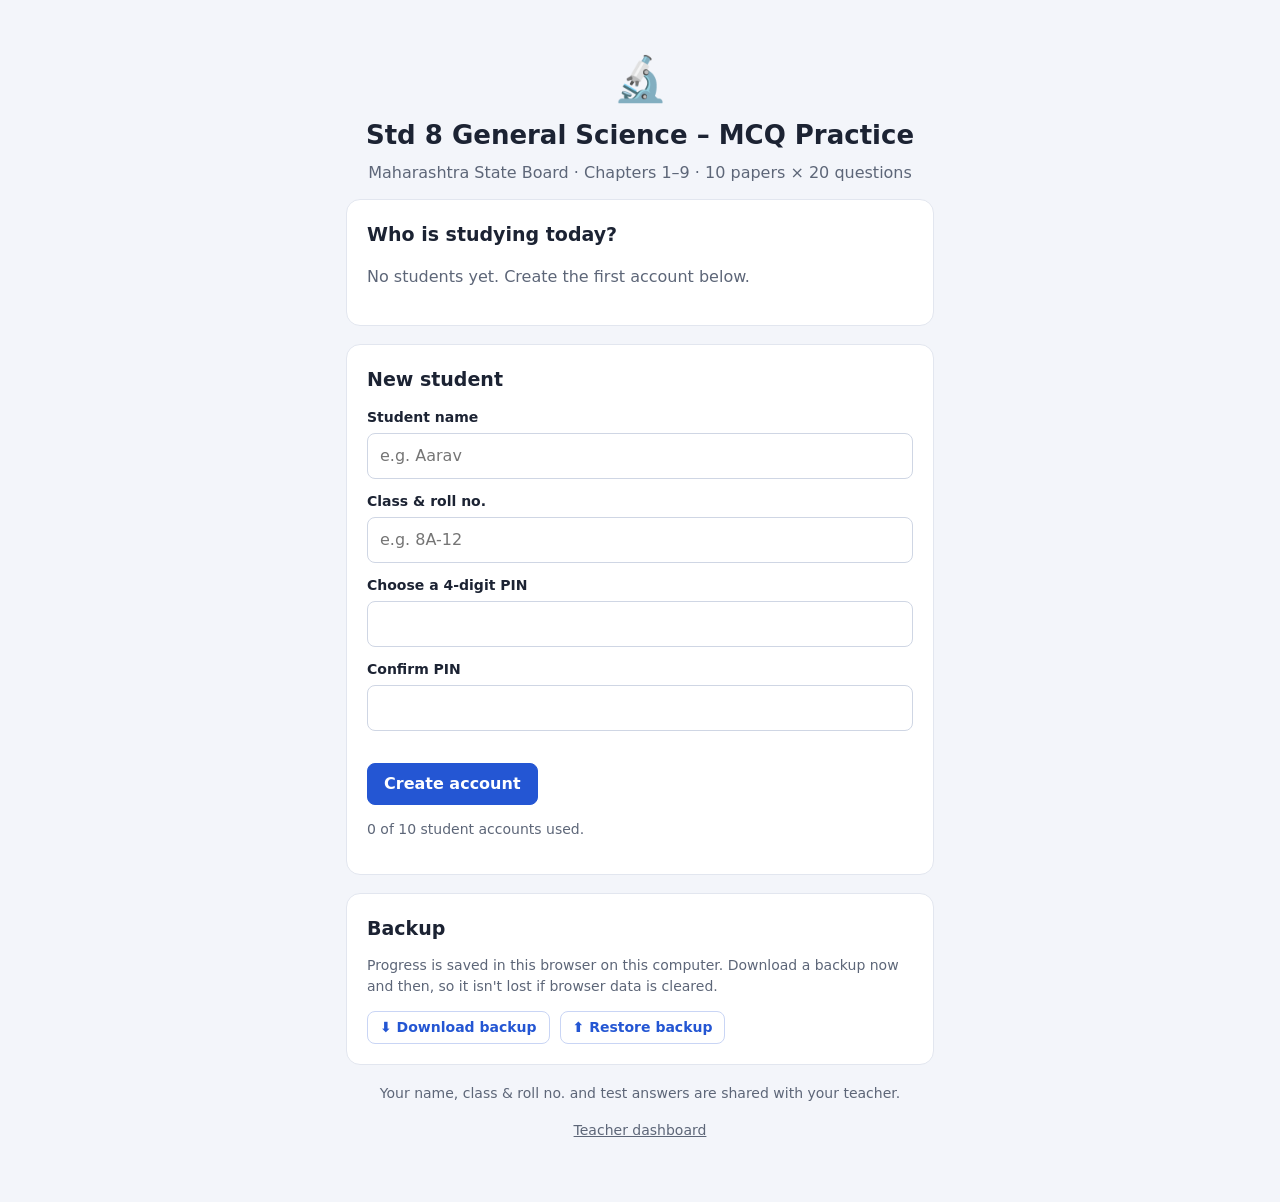
==== commit 2ee04e6b: "Send results to teacher's Google Sheet and add teacher dashboard Each finished paper is queued and p" ====
--- a/index.html
+++ b/index.html
@@ -103,6 +103,22 @@
 .empty{text-align:center;padding:40px 10px}
 .small{font-size:14px}
 a.link{color:var(--bad);cursor:pointer;font-size:14px;text-decoration:underline}
+select{padding:8px 10px;border:1px solid #cfd6e4;border-radius:8px;font:inherit;background:#fff;color:var(--ink);max-width:100%}
+.tw{overflow-x:auto;-webkit-overflow-scrolling:touch}
+.tw table{min-width:520px}
+.hb{height:10px;background:#e9edf4;border-radius:6px;overflow:hidden;min-width:80px}
+.hb i{display:block;height:100%;border-radius:6px}
+.hb i.ok{background:var(--ok)}.hb i.warn{background:#e0a100}.hb i.bad{background:var(--bad)}
+tr.click{cursor:pointer}
+tr.click:hover td{background:var(--soft)}
+.filters{display:flex;gap:12px;flex-wrap:wrap;align-items:flex-end;margin:6px 0 4px}
+.filters>div{display:flex;flex-direction:column;gap:4px}
+.hq{border:1px solid var(--line);border-left:5px solid var(--bad);border-radius:12px;padding:12px 16px;margin-bottom:10px;background:#fff}
+.hq.warn{border-left-color:#e0a100}.hq.ok{border-left-color:var(--ok)}
+.hq .qtext{font-size:16px;margin:4px 0 6px}
+.hq .ans{font-size:14px}
+.foot{text-align:center;margin-top:8px}
+.foot a{color:var(--muted);font-size:14px}
 </style>
 </head>
 <body>
@@ -381,6 +397,35 @@
 function save(){store.set(dataKey(cur),D);}
 function P(i){return D.papers[i]||(D.papers[i]={answers:{},finished:false,attempts:[]});}
 
+/* ---------- sending results to the teacher ---------- */
+// Paste the Google Apps Script web app URL between the quotes.
+const RESULTS_URL="";
+const OUTBOX=APP+"_outbox";
+let flushing=false;
+function curUser(){return users().find(u=>u.name===cur)||{name:cur,roll:""};}
+function queueResult(i){
+  const p=P(i),u=curUser();
+  const pick=q=>q.id in p.answers?L[p.answers[q.id]]:"-";
+  const rec={id:Date.now().toString(36)+Math.random().toString(36).slice(2,8),t:Date.now(),
+    name:u.name,roll:u.roll||"",paper:i+1,score:scoreOf(i).s,total:PER,
+    ans:PAPERS[i].map(pick).join(""),
+    q:PAPERS[i].map(q=>[q.id,q.ch,pick(q),p.answers[q.id]===q.ans?1:0])};
+  const box=store.get(OUTBOX,[]);box.push(rec);store.set(OUTBOX,box.slice(-200));
+  flush();
+}
+async function flush(){
+  if(!RESULTS_URL||flushing)return;
+  const box=store.get(OUTBOX,[]);if(!box.length)return;
+  flushing=true;
+  try{
+    await fetch(RESULTS_URL,{method:"POST",mode:"no-cors",headers:{"Content-Type":"text/plain;charset=utf-8"},body:JSON.stringify({rows:box})});
+    const sent=new Set(box.map(r=>r.id));
+    store.set(OUTBOX,store.get(OUTBOX,[]).filter(r=>!sent.has(r.id)));
+  }catch(e){/* offline: will retry next time */}
+  flushing=false;
+}
+window.addEventListener("online",flush);
+
 /* ---------- helpers ---------- */
 const $=s=>document.querySelector(s);
 const L="ABCD";
@@ -412,6 +457,7 @@
   }
   const create=us.length<MAX_USERS?`
     <label>Student name</label><input type="text" id="nName" maxlength="20" placeholder="e.g. Aarav">
+    <label>Class &amp; roll no.</label><input type="text" id="nRoll" maxlength="10" placeholder="e.g. 8A-12">
     <label>Choose a 4-digit PIN</label><input type="password" id="nPin" maxlength="4" inputmode="numeric">
     <label>Confirm PIN</label><input type="password" id="nPin2" maxlength="4" inputmode="numeric" onkeydown="if(event.key==='Enter')createUser()">
     <div class="err" id="newErr"></div>
@@ -426,6 +472,8 @@
   <div class="card small"><h2>Backup</h2><p class="muted" style="margin-top:0">Progress is saved in this browser on this computer. Download a backup now and then, so it isn't lost if browser data is cleared.</p>
   <div class="row"><button class="btn ghost sm" onclick="exportData()">⬇ Download backup</button>
   <label class="btn ghost sm" style="font-weight:600">⬆ Restore backup<input type="file" accept=".json" style="display:none" onchange="importData(this.files[0])"></label></div></div>
+  <p class="muted small" style="text-align:center">Your name, class &amp; roll no. and test answers are shared with your teacher.</p>
+  <div class="foot"><a href="#teacher">Teacher dashboard</a></div>
   </div>`;
 }
 
@@ -524,7 +572,7 @@
 function render(){
   closeModal();
   let h;
-  if(!cur)h=viewLogin();else if(view==="paper")h=viewPaper(arg);else if(view==="recap")h=viewRecap(arg);else h=viewDash();
+  if(location.hash==="#teacher")h=viewTeacher();else if(!cur)h=viewLogin();else if(view==="paper")h=viewPaper(arg);else if(view==="recap")h=viewRecap(arg);else h=viewDash();
   document.getElementById("app").innerHTML=h;
 }
 function answer(i,k,j){
@@ -543,7 +591,7 @@
 function doFinish(i){
   const p=P(i);if(p.finished){showResult(i);return;}
   const {s}=scoreOf(i);
-  p.finished=true;p.attempts.push({score:s,date:Date.now()});save();
+  p.finished=true;p.attempts.push({score:s,date:Date.now()});save();queueResult(i);
   const y=window.scrollY;render();window.scrollTo(0,y);showResult(i);
 }
 function showResult(i){
@@ -594,15 +642,16 @@
   }else{$("#loginErr").textContent="Wrong PIN. Please try again.";$("#pin").value="";}
 }
 function createUser(){
-  const name=$("#nName").value.trim().replace(/\s+/g," ");const p1=$("#nPin").value.trim(),p2=$("#nPin2").value.trim();
+  const name=$("#nName").value.trim().replace(/\s+/g," ");const roll=$("#nRoll").value.trim().replace(/\s+/g," ");const p1=$("#nPin").value.trim(),p2=$("#nPin2").value.trim();
   const err=t=>{$("#newErr").textContent=t;};
   const us=users();
   if(!name)return err("Please enter a name.");
+  if(!roll)return err("Please enter your class & roll no.");
   if(us.length>=MAX_USERS)return err("Maximum 10 students reached.");
   if(us.some(u=>u.name.toLowerCase()===name.toLowerCase()))return err("A student with this name already exists.");
   if(!/^\d{4}$/.test(p1))return err("PIN must be exactly 4 digits.");
   if(p1!==p2)return err("The two PINs do not match.");
-  us.push({name,pin:pinHash(name,p1),created:Date.now()});
+  us.push({name,roll,pin:pinHash(name,p1),created:Date.now()});
   if(!store.set(USERS_KEY,us))return;
   cur=name;try{sessionStorage.setItem(APP+"_cur",cur);}catch(e){}
   loadData();save();go("dash");
@@ -635,10 +684,127 @@
   r.readAsText(f);
 }
 
+/* ---------- teacher dashboard ---------- */
+const TKEY=APP+"_tkey";
+const T={key:null,rows:null,err:"",loading:false,stu:"all",mode:"first",allQ:false,list:[]};
+const POS={};PAPERS.forEach((qs,pi)=>qs.forEach((q,k)=>POS[q.id]=[pi,k]));
+function tKeyGet(){try{return localStorage.getItem(TKEY)||"";}catch(e){return "";}}
+function tKeySet(k){try{k?localStorage.setItem(TKEY,k):localStorage.removeItem(TKEY);}catch(e){}}
+async function tLoad(key){
+  T.loading=true;T.err="";render();
+  try{
+    const r=await fetch(RESULTS_URL+"?key="+encodeURIComponent(key));const j=await r.json();
+    if(j.ok){T.key=key;T.rows=j.rows||[];tKeySet(key);}
+    else{T.rows=null;tKeySet("");T.err=j.error==="bad key"?"Wrong teacher key.":"Could not load results.";}
+  }catch(e){T.err="Could not reach the results sheet. Check your internet connection.";}
+  T.loading=false;render();
+}
+function tLogin(){const k=$("#tkey").value.trim();if(k)tLoad(k);}
+function tLogout(){tKeySet("");T.key=null;T.rows=null;T.stu="all";render();}
+function tSet(k,v){T[k]=v;render();}
+function tPick(n){T.stu=T.list[n]?T.list[n].sk:"all";render();window.scrollTo(0,0);}
+const fmtT=t=>new Date(t).toLocaleString("en-IN",{day:"numeric",month:"short",hour:"numeric",minute:"2-digit"});
+const pc=(c,n)=>n?Math.round(c/n*100):0;
+function chapStats(atts){
+  const cs=CHAPTERS.map(()=>({n:0,c:0}));
+  atts.forEach(a=>PAPERS[a.paper-1].forEach((q,k)=>{cs[q.ch-1].n++;if(L.indexOf(a.ans[k])===q.ans)cs[q.ch-1].c++;}));
+  return cs;
+}
+function weakest(cs){let w=-1;cs.forEach((s,i)=>{if(s.n&&(w<0||s.c/s.n<cs[w].c/cs[w].n))w=i;});return w;}
+function viewTeacher(){
+  const top=`<header class="top"><div class="brand">📊 Teacher dashboard · Std 8 Science</div><div class="who">
+  ${T.rows?`<button class="btn ghost sm" onclick="tLoad(T.key)" ${T.loading?"disabled":""}>${T.loading?"Loading…":"↻ Refresh"}</button><button class="btn ghost sm" onclick="tLogout()">Log out</button>`:""}
+  <button class="btn ghost sm" onclick="location.hash=''">Student page</button></div></header>`;
+  if(!RESULTS_URL)return top+`<div class="wrap narrow"><div class="card"><h2>Results sheet not connected yet</h2><p class="muted">This page isn't linked to a Google Sheet, so no scores are being collected. Add the Apps Script web app URL to <b>RESULTS_URL</b> in index.html.</p></div></div>`;
+  if(!T.rows)return top+`<div class="wrap narrow"><div class="card"><h2>Teacher login</h2>
+  <label>Teacher key</label><input type="password" id="tkey" onkeydown="if(event.key==='Enter')tLogin()">
+  <div class="err">${esc(T.err)}</div><button class="btn" onclick="tLogin()" ${T.loading?"disabled":""}>${T.loading?"Loading…":"Open dashboard"}</button></div></div>`;
+
+  // all submissions, oldest first
+  const A=T.rows.map(r=>({id:r[0],t:Number(r[1]),name:String(r[2]),roll:String(r[3]),paper:Number(r[4]),score:Number(r[5]),total:Number(r[6])||PER,ans:String(r[7]||"")}))
+    .filter(a=>a.paper>=1&&a.paper<=NPAPERS).map(a=>(a.sk=(a.name.trim()+"|"+a.roll.trim()).toLowerCase(),a)).sort((a,b)=>a.t-b.t);
+  // student list
+  const SM={};A.forEach(a=>{(SM[a.sk]||(SM[a.sk]={sk:a.sk,name:a.name,roll:a.roll}));});
+  T.list=Object.values(SM).sort((a,b)=>a.name.localeCompare(b.name)||a.roll.localeCompare(b.roll,undefined,{numeric:true}));
+  if(T.stu!=="all"&&!SM[T.stu])T.stu="all";
+  // filters
+  let F=T.stu==="all"?A:A.filter(a=>a.sk===T.stu);
+  if(T.mode!=="all"){const last={};F.forEach((a,ix)=>{const k=a.sk+"#"+a.paper;if(T.mode==="first"?!(k in last):true)last[k]=ix;});
+    const keep=new Set(Object.values(last));F=F.filter((_,ix)=>keep.has(ix));}
+
+  const filt=`<div class="filters">
+   <div><label>Student</label><select onchange="tSet('stu',this.value)"><option value="all">All students (${T.list.length})</option>
+   ${T.list.map(s=>`<option value="${esc(s.sk)}" ${s.sk===T.stu?"selected":""}>${esc(s.name)}${s.roll?" · "+esc(s.roll):""}</option>`).join("")}</select></div>
+   <div><label>Count</label><select onchange="tSet('mode',this.value)">
+   <option value="first" ${T.mode==="first"?"selected":""}>First attempt of each paper</option>
+   <option value="latest" ${T.mode==="latest"?"selected":""}>Latest attempt of each paper</option>
+   <option value="all" ${T.mode==="all"?"selected":""}>All attempts (incl. retakes)</option></select></div></div>
+   <p class="muted small" style="margin:4px 0 0">"First attempt" shows real understanding best, because retakes are often remembered answers.</p>`;
+
+  if(!A.length)return top+`<div class="wrap"><div class="card empty"><div style="font-size:42px">📭</div><h2>No results yet</h2><div class="muted">Scores appear here as soon as students finish a paper. Share the quiz link with your students.</div></div></div>`;
+
+  const stuName=T.stu==="all"?"":`${esc(SM[T.stu].name)}${SM[T.stu].roll?" · "+esc(SM[T.stu].roll):""}`;
+  const cs=chapStats(F);const w=weakest(cs);
+  const tot=F.reduce((s,a)=>s+a.total,0),got=F.reduce((s,a)=>s+a.score,0);
+  const nStu=new Set(F.map(a=>a.sk)).size;
+
+  const stats=`<div class="stats">
+   ${T.stu==="all"?`<div class="stat"><span class="muted">Students</span><b>${nStu}</b></div>`:`<div class="stat"><span class="muted">Papers attempted</span><b>${new Set(F.map(a=>a.paper)).size} / ${NPAPERS}</b></div>`}
+   <div class="stat"><span class="muted">Tests counted</span><b>${F.length}</b></div>
+   <div class="stat"><span class="muted">Average score</span><b><span class="pct ${pctClass(pc(got,tot))}">${pc(got,tot)}%</span></b></div>
+   <div class="stat"><span class="muted">Weakest chapter</span><b style="font-size:17px;line-height:1.3">${w<0?"—":`Ch ${w+1} · ${esc(CHAPTERS[w])} <span class="pct ${pctClass(pc(cs[w].c,cs[w].n))}">(${pc(cs[w].c,cs[w].n)}%)</span>`}</b></div></div>`;
+
+  const chap=`<div class="card"><h2>Chapter-wise accuracy</h2><p class="muted small" style="margin-top:-6px">Share of questions answered correctly in each chapter. Below 50% needs re-teaching; 50–79% needs revision.</p>
+  <div class="tw"><table><thead><tr><th>Chapter</th><th>Answers</th><th>Correct</th><th style="width:30%"></th></tr></thead><tbody>
+  ${cs.map((s,i)=>{const p=pc(s.c,s.n);return `<tr><td><b>${i+1}.</b> ${esc(CHAPTERS[i])}${i===w?' <span class="tag warn">weakest</span>':""}</td><td>${s.n}</td><td>${s.n?`<span class="pct ${pctClass(p)}">${p}%</span>`:'<span class="muted">—</span>'}</td><td>${s.n?`<div class="hb"><i class="${pctClass(p)}" style="width:${p}%"></i></div>`:""}</td></tr>`;}).join("")}
+  </tbody></table></div></div>`;
+
+  const PS=Array.from({length:NPAPERS},()=>[]);F.forEach(a=>PS[a.paper-1].push(a));
+  const papers=`<div class="card"><h2>Paper-wise scores</h2><div class="tw"><table><thead><tr><th>Paper</th><th>Tests</th><th>Average</th><th>Highest</th><th>Lowest</th></tr></thead><tbody>
+  ${PS.map((l,i)=>{if(!l.length)return `<tr><td>Paper ${i+1}</td><td>0</td><td colspan="3" class="muted">Not attempted</td></tr>`;const sc=l.map(a=>a.score);const av=sc.reduce((x,y)=>x+y,0)/l.length;
+   return `<tr><td>Paper ${i+1}</td><td>${l.length}</td><td><span class="pct ${pctClass(pc(av,PER))}">${av.toFixed(1)} / ${PER}</span></td><td>${Math.max(...sc)}</td><td>${Math.min(...sc)}</td></tr>`;}).join("")}
+  </tbody></table></div></div>`;
+
+  // question stats
+  const QS={};
+  F.forEach(a=>PAPERS[a.paper-1].forEach((q,k)=>{const j=L.indexOf(a.ans[k]);const s=QS[q.id]||(QS[q.id]={q,n:0,c:0,pick:[0,0,0,0],skip:0});s.n++;if(j<0)s.skip++;else s.pick[j]++;if(j===q.ans)s.c++;}));
+  const QL=Object.values(QS).filter(s=>s.c<s.n).sort((a,b)=>a.c/a.n-b.c/b.n||b.n-a.n);
+  const showQ=T.allQ?QL:QL.slice(0,10);
+  const qcards=showQ.map(s=>{const q=s.q,[pi,k]=POS[q.id],p=pc(s.c,s.n);
+    let wj=-1;s.pick.forEach((v,j)=>{if(j!==q.ans&&v&&(wj<0||v>s.pick[wj]))wj=j;});
+    const wrong=wj>=0?`<div class="ans">Most common wrong answer: <span class="ya" style="color:var(--bad);font-weight:600">${L[wj]}. ${esc(q.opts[wj])}</span> <span class="muted">(${s.pick[wj]} of ${s.n})</span></div>`:"";
+    const skip=s.skip?`<div class="ans muted">Left unanswered: ${s.skip}</div>`:"";
+    return `<div class="hq ${pctClass(p)}"><div class="qhead"><span class="qn">Paper ${pi+1} · Q${k+1}</span><span class="chip">Ch ${q.ch} · ${esc(CHAPTERS[q.ch-1])}</span>
+    <span class="pct ${pctClass(p)}">${p}% correct</span><span class="muted small">(${s.c} of ${s.n})</span></div>
+    <div class="qtext">${esc(q.q)}</div><div class="ans">Correct answer: <span style="color:var(--ok);font-weight:600">${L[q.ans]}. ${esc(q.opts[q.ans])}</span></div>${wrong}${skip}</div>`;}).join("");
+  const hard=`<div class="card"><h2>Questions most often answered wrong</h2><p class="muted small" style="margin-top:-6px">Sorted from hardest to easiest. The most common wrong answer usually points to the misconception to clear up.</p>
+  ${QL.length?qcards+(QL.length>10?`<div style="text-align:center"><button class="btn ghost sm" onclick="tSet('allQ',${!T.allQ})">${T.allQ?"Show top 10 only":`Show all ${QL.length} questions`}</button></div>`:""):'<p class="muted">No wrong answers in this selection. 🎉</p>'}</div>`;
+
+  // students table / student attempts
+  let who="";
+  if(T.stu==="all"){
+    const rows=T.list.map((s,n)=>{const l=F.filter(a=>a.sk===s.sk);if(!l.length)return "";const t=l.reduce((x,a)=>x+a.total,0),g=l.reduce((x,a)=>x+a.score,0);const c2=chapStats(l),w2=weakest(c2);
+      return `<tr class="click" onclick="tPick(${n})"><td><b>${esc(s.name)}</b></td><td>${esc(s.roll)||'<span class="muted">—</span>'}</td><td>${new Set(l.map(a=>a.paper)).size} / ${NPAPERS}</td><td><span class="pct ${pctClass(pc(g,t))}">${pc(g,t)}%</span></td><td>${w2<0?"—":`Ch ${w2+1} <span class="muted small">(${pc(c2[w2].c,c2[w2].n)}%)</span>`}</td><td class="small">${fmtT(Math.max(...l.map(a=>a.t)))}</td></tr>`;}).join("");
+    who=`<div class="card"><h2>Students</h2><p class="muted small" style="margin-top:-6px">Click a student to see their own analysis.</p><div class="tw"><table><thead><tr><th>Name</th><th>Class/Roll</th><th>Papers</th><th>Average</th><th>Weakest</th><th>Last active</th></tr></thead><tbody>${rows}</tbody></table></div></div>`;
+  }else{
+    who=`<div class="card"><h2>Tests by ${stuName}</h2><div class="tw"><table><thead><tr><th>When</th><th>Paper</th><th>Score</th></tr></thead><tbody>
+    ${A.filter(a=>a.sk===T.stu).reverse().map(a=>`<tr><td class="small">${fmtT(a.t)}</td><td>Paper ${a.paper}</td><td><span class="pct ${pctClass(pc(a.score,a.total))}">${a.score} / ${a.total}</span></td></tr>`).join("")}</tbody></table></div></div>`;
+  }
+  const recent=T.stu==="all"?`<div class="card"><h2>Latest submissions</h2><div class="tw"><table><thead><tr><th>When</th><th>Student</th><th>Paper</th><th>Score</th></tr></thead><tbody>
+    ${A.slice(-15).reverse().map(a=>`<tr><td class="small">${fmtT(a.t)}</td><td>${esc(a.name)}${a.roll?` <span class="muted small">${esc(a.roll)}</span>`:""}</td><td>Paper ${a.paper}</td><td><span class="pct ${pctClass(pc(a.score,a.total))}">${a.score} / ${a.total}</span></td></tr>`).join("")}</tbody></table></div></div>`:"";
+
+  return top+`<div class="wrap">
+  <div class="row" style="justify-content:space-between"><div><h1>${T.stu==="all"?"Class overview":stuName}</h1><div class="muted">${A.length} submission${A.length===1?"":"s"} received · updated ${fmtT(Date.now())}</div></div>
+  ${T.stu==="all"?"":`<button class="btn ghost sm" onclick="tSet('stu','all')">← All students</button>`}</div>
+  ${filt}${F.length?stats+chap+hard+papers:'<div class="card muted">No tests in this selection.</div>'}${who}${recent}</div>`;
+}
+window.addEventListener("hashchange",()=>{if(location.hash==="#teacher"&&!T.rows&&RESULTS_URL&&tKeyGet())tLoad(tKeyGet());else{render();window.scrollTo(0,0);}});
+
 /* ---------- start ---------- */
 (function init(){
   try{const s=sessionStorage.getItem(APP+"_cur");if(s&&users().some(u=>u.name===s)){cur=s;loadData();view="dash";}}catch(e){}
-  render();
+  if(location.hash==="#teacher"&&RESULTS_URL&&tKeyGet())tLoad(tKeyGet());else render();
+  flush();
 })();
 </script>
 </body>
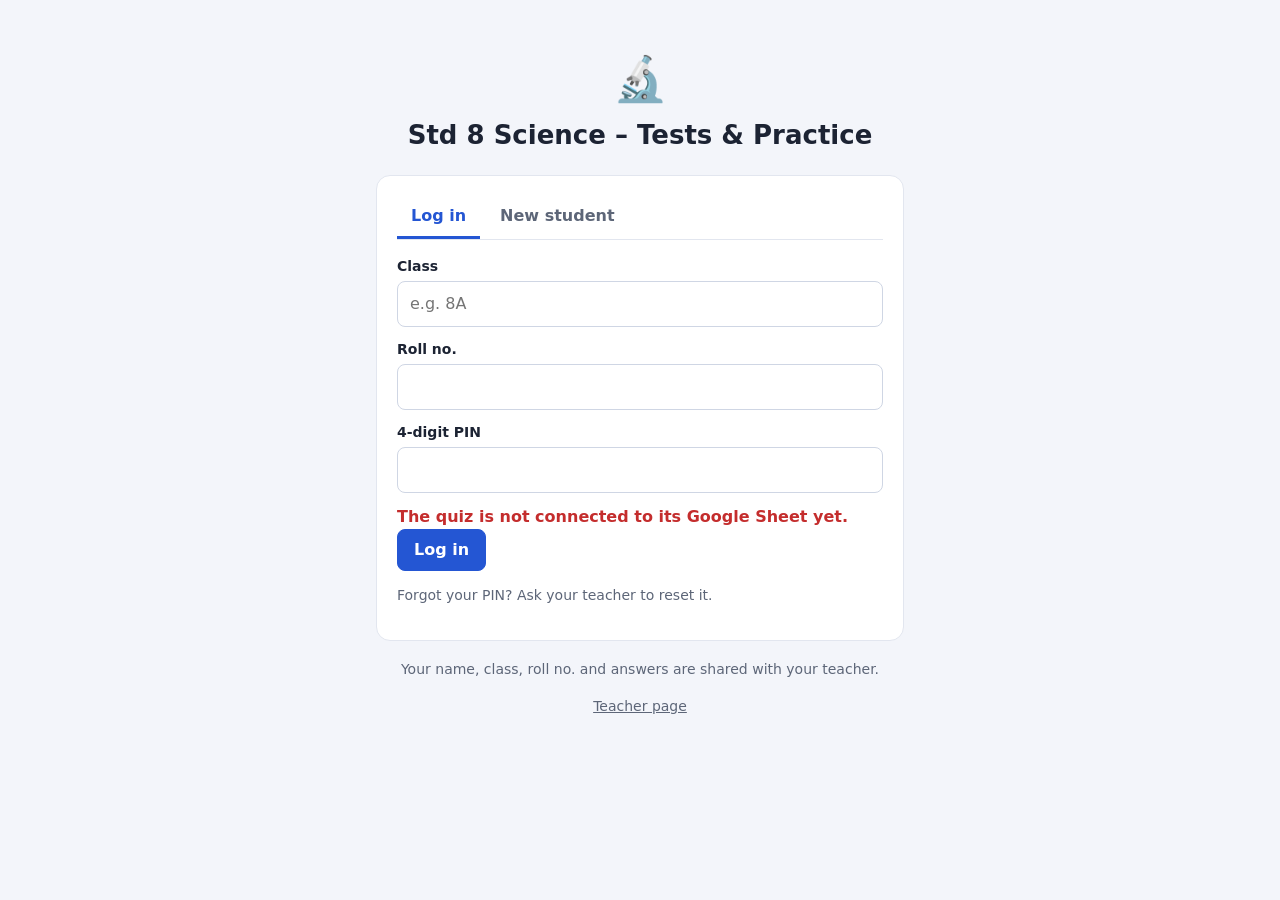
==== commit f672bf37: "Turn the quiz into a class test platform backed by Google Sheets - One login per student (class + ro" ====
--- a/index.html
+++ b/index.html
@@ -3,809 +3,279 @@
 <head>
 <meta charset="utf-8">
 <meta name="viewport" content="width=device-width,initial-scale=1">
-<title>Std 8 Science MCQ Practice</title>
-<style>
-:root{--bg:#f3f5fa;--card:#fff;--ink:#1c2333;--muted:#5d6678;--line:#e2e6ef;--pri:#2456d3;--pri2:#1a44ad;--soft:#eaf0ff;--ok:#1d8648;--okbg:#e7f6ed;--bad:#c42d2d;--badbg:#fdeded;--warn:#a86a00;--warnbg:#fff4dc}
-*{box-sizing:border-box}
-body{margin:0;font-family:"Segoe UI",system-ui,-apple-system,Roboto,Arial,sans-serif;background:var(--bg);color:var(--ink);line-height:1.5;font-size:16px}
-button{font:inherit;cursor:pointer}
-button:disabled{cursor:not-allowed}
-.wrap{max-width:960px;margin:0 auto;padding:20px 16px 60px}
-.narrow{max-width:620px}
-.top{background:var(--pri);color:#fff;display:flex;justify-content:space-between;align-items:center;padding:10px 20px;gap:12px;flex-wrap:wrap}
-.brand{font-weight:700;font-size:18px}
-.who{display:flex;align-items:center;gap:8px;flex-wrap:wrap}
-.top .btn.ghost{background:rgba(255,255,255,.15);color:#fff;border-color:rgba(255,255,255,.35)}
-.btn{background:var(--pri);color:#fff;border:1px solid var(--pri);border-radius:8px;padding:8px 16px;font-weight:600}
-.btn:hover:not(:disabled){background:var(--pri2)}
-.btn.ghost{background:#fff;color:var(--pri);border-color:#c9d5f5}
-.btn.ghost:hover:not(:disabled){background:var(--soft)}
-.btn.danger{background:#fff;color:var(--bad);border-color:#f0c4c4}
-.btn.sm{padding:5px 12px;font-size:14px}
-.btn:disabled{opacity:.45}
-.card{background:var(--card);border:1px solid var(--line);border-radius:14px;padding:20px;margin-bottom:18px}
-h1{font-size:26px;margin:4px 0 6px}
-h2{font-size:19px;margin:0 0 12px}
-h3{margin:0;font-size:18px}
-.muted{color:var(--muted)}
-.hero{text-align:center;padding:26px 0 14px}
-.hero .logo{font-size:44px}
-.users{display:grid;grid-template-columns:repeat(auto-fill,minmax(130px,1fr));gap:10px}
-.ubtn{background:#fff;border:2px solid var(--line);border-radius:12px;padding:12px 8px;display:flex;flex-direction:column;align-items:center;gap:6px;color:var(--ink)}
-.ubtn:hover,.ubtn.sel{border-color:var(--pri);background:var(--soft)}
-.av{width:42px;height:42px;border-radius:50%;background:var(--pri);color:#fff;display:grid;place-items:center;font-weight:700;font-size:18px}
-input[type=text],input[type=password]{width:100%;padding:10px 12px;border:1px solid #cfd6e4;border-radius:8px;font:inherit;margin:4px 0 10px}
-input:focus{outline:2px solid var(--pri);border-color:transparent}
-label{font-weight:600;font-size:14px}
-.row{display:flex;gap:10px;flex-wrap:wrap;align-items:center}
-.err{color:var(--bad);font-weight:600;min-height:22px}
-.pinbox{margin-top:16px;padding:16px;border-radius:12px;background:var(--soft)}
-.stats{display:grid;grid-template-columns:repeat(auto-fit,minmax(180px,1fr));gap:12px;margin:16px 0}
-.stat{background:#fff;border:1px solid var(--line);border-radius:12px;padding:14px 16px}
-.stat b{display:block;font-size:26px}
-.grid{display:grid;grid-template-columns:repeat(auto-fill,minmax(280px,1fr));gap:14px}
-.pcard{background:#fff;border:1px solid var(--line);border-radius:14px;padding:16px;display:flex;flex-direction:column;gap:10px}
-.pc-top{display:flex;justify-content:space-between;align-items:center}
-.pc-meta{font-size:14px;color:var(--muted)}
-.pc-meta b{color:var(--ink)}
-.pc-btns{display:flex;gap:8px;flex-wrap:wrap}
-.tag{font-size:12px;font-weight:700;padding:3px 10px;border-radius:20px;background:#eef0f4;color:var(--muted)}
-.tag.ok{background:var(--okbg);color:var(--ok)}
-.tag.warn{background:var(--warnbg);color:var(--warn)}
-.bar{height:8px;background:#e9edf4;border-radius:6px;overflow:hidden}
-.bar i{display:block;height:100%;background:var(--pri);border-radius:6px}
-table{width:100%;border-collapse:collapse;font-size:15px}
-th,td{text-align:left;padding:9px 8px;border-bottom:1px solid var(--line)}
-th{font-size:13px;color:var(--muted);text-transform:uppercase;letter-spacing:.03em}
-.pct{font-weight:700}
-.pct.ok{color:var(--ok)}.pct.warn{color:var(--warn)}.pct.bad{color:var(--bad)}
-.pbar{position:sticky;top:0;z-index:5;background:#fff;border-bottom:1px solid var(--line);box-shadow:0 2px 8px rgba(20,30,60,.06)}
-.pbar-in{max-width:960px;margin:0 auto;padding:10px 16px;display:flex;justify-content:space-between;align-items:center;gap:10px;flex-wrap:wrap}
-.pills{display:flex;gap:6px;flex-wrap:wrap}
-.pill{font-size:14px;font-weight:600;padding:4px 12px;border-radius:20px;background:#eef0f4}
-.pill.ok{background:var(--okbg);color:var(--ok)}
-.pill.bad{background:var(--badbg);color:var(--bad)}
-.pbtns{display:flex;gap:8px}
-.qcard{background:#fff;border:1px solid var(--line);border-left:5px solid #cfd6e4;border-radius:12px;padding:16px 18px;margin-bottom:14px}
-.qcard.is-ok{border-left-color:var(--ok)}
-.qcard.is-bad{border-left-color:var(--bad)}
-.qhead{display:flex;gap:10px;align-items:center;margin-bottom:6px;flex-wrap:wrap}
-.qn{font-weight:800;color:var(--pri)}
-.chip{font-size:12px;background:var(--soft);color:var(--pri2);padding:2px 10px;border-radius:20px;font-weight:600}
-.qtext{font-weight:600;font-size:17px;margin-bottom:10px}
-.opts{display:grid;grid-template-columns:1fr 1fr;gap:8px}
-@media(max-width:640px){.opts{grid-template-columns:1fr}}
-.opt{display:flex;gap:10px;align-items:flex-start;text-align:left;background:#fafbfd;border:1.5px solid #d9dfea;border-radius:10px;padding:10px 12px;color:var(--ink)}
-.opt:hover:not(:disabled){border-color:var(--pri);background:var(--soft)}
-.ol{font-weight:800;min-width:20px;color:var(--muted)}
-.opt.right{background:var(--okbg);border-color:var(--ok)}
-.opt.right .ol{color:var(--ok)}
-.opt.wrong{background:var(--badbg);border-color:var(--bad)}
-.opt.wrong .ol{color:var(--bad)}
-.opt.dim{opacity:.6}
-.opt:disabled{color:var(--ink)}
-.fb{margin-top:10px;padding:10px 12px;border-radius:10px;font-size:15px}
-.fb.ok{background:var(--okbg);color:#14532d}
-.fb.bad{background:var(--badbg);color:#7f1d1d}
-.exp{margin-top:4px;color:var(--ink)}
-.exp:before{content:"💡 "}
-.intro{background:var(--soft);border-radius:12px;padding:12px 16px;margin-bottom:16px;font-size:15px}
-.endbox{text-align:center;padding:10px 0}
-.modal-bg{position:fixed;inset:0;background:rgba(15,22,40,.55);display:grid;place-items:center;z-index:50;padding:16px}
-.modal{background:#fff;border-radius:16px;max-width:520px;width:100%;padding:24px;max-height:90vh;overflow:auto;text-align:center}
-.big{font-size:54px;font-weight:800;color:var(--pri);line-height:1.1}
-.modal table{margin:14px 0;text-align:left}
-.modal .row{justify-content:center}
-.rc{background:#fff;border:1px solid var(--line);border-left:5px solid var(--bad);border-radius:12px;padding:14px 18px;margin-bottom:12px}
-.rc .ans{margin-top:6px;font-size:15px}
-.rc .ya{color:var(--bad);font-weight:600}
-.rc .ca{color:var(--ok);font-weight:600}
-.empty{text-align:center;padding:40px 10px}
-.small{font-size:14px}
-a.link{color:var(--bad);cursor:pointer;font-size:14px;text-decoration:underline}
-select{padding:8px 10px;border:1px solid #cfd6e4;border-radius:8px;font:inherit;background:#fff;color:var(--ink);max-width:100%}
-.tw{overflow-x:auto;-webkit-overflow-scrolling:touch}
-.tw table{min-width:520px}
-.hb{height:10px;background:#e9edf4;border-radius:6px;overflow:hidden;min-width:80px}
-.hb i{display:block;height:100%;border-radius:6px}
-.hb i.ok{background:var(--ok)}.hb i.warn{background:#e0a100}.hb i.bad{background:var(--bad)}
-tr.click{cursor:pointer}
-tr.click:hover td{background:var(--soft)}
-.filters{display:flex;gap:12px;flex-wrap:wrap;align-items:flex-end;margin:6px 0 4px}
-.filters>div{display:flex;flex-direction:column;gap:4px}
-.hq{border:1px solid var(--line);border-left:5px solid var(--bad);border-radius:12px;padding:12px 16px;margin-bottom:10px;background:#fff}
-.hq.warn{border-left-color:#e0a100}.hq.ok{border-left-color:var(--ok)}
-.hq .qtext{font-size:16px;margin:4px 0 6px}
-.hq .ans{font-size:14px}
-.foot{text-align:center;margin-top:8px}
-.foot a{color:var(--muted);font-size:14px}
-</style>
+<title>Std 8 Science Tests</title>
+<link rel="stylesheet" href="common.css">
 </head>
 <body>
-<div id="app"></div>
+<div id="app"><div class="wrap narrow"><div class="hero"><div class="logo">🔬</div><p class="muted">Loading…</p></div></div></div>
+<script src="config.js"></script>
+<script src="common.js"></script>
 <script>
 "use strict";
-const APP = "mh8sci";
-const CHAPTERS = [
-  "Living World and Classification of Microbes",
-  "Health and Diseases",
-  "Force and Pressure",
-  "Current Electricity and Magnetism",
-  "Inside the Atom",
-  "Composition of Matter",
-  "Metals and Nonmetals",
-  "Pollution",
-  "Disaster Management"
-];
-// Format: [question, CORRECT answer, wrong1, wrong2, wrong3, explanation]
-// Options are shuffled (in a fixed way) when shown.
-const BANK = [
-// ---------- Chapter 1 ----------
-[
-["Who proposed the five kingdom system of classification?","R. H. Whittaker","Carl Linnaeus","Charles Darwin","Robert Hooke","R. H. Whittaker proposed the five kingdom classification in 1969: Monera, Protista, Fungi, Plantae and Animalia."],
-["Prokaryotic organisms such as bacteria are placed in which kingdom?","Monera","Protista","Fungi","Plantae","Kingdom Monera contains prokaryotes – cells without a well-defined nucleus, e.g. bacteria."],
-["Comma-shaped bacteria are called ____.","Vibrio","Cocci","Bacilli","Spirilla","Vibrio bacteria are comma-shaped, e.g. Vibrio cholerae which causes cholera."],
-["Rod-shaped bacteria are called ____.","Bacilli","Cocci","Vibrio","Spirilla","Bacilli are rod-shaped; cocci are spherical, spirilla are spiral and vibrio are comma-shaped."],
-["Spiral-shaped bacteria are called ____.","Spirilla","Bacilli","Cocci","Vibrio","Spirilla have a spiral (corkscrew) shape."],
-["Which bacteria help convert milk into curd?","Lactobacillus","Rhizobium","Vibrio","Plasmodium","Lactobacillus converts lactose of milk into lactic acid, which sets milk into curd."],
-["Which bacteria fix atmospheric nitrogen in the root nodules of leguminous plants?","Rhizobium","Lactobacillus","Acetobacter","Mycobacterium","Rhizobium lives in root nodules of legumes like peas and beans and fixes atmospheric nitrogen."],
-["Paramecium moves with the help of ____.","Cilia","Flagella","Pseudopodia","Tentacles","Paramecium is covered with hair-like cilia which beat to move it."],
-["Which organism shows characteristics of both plants and animals?","Euglena","Amoeba","Paramecium","Yeast","Euglena has chlorophyll and makes its own food like plants, but can also take in food and move like animals."],
-["Malaria is caused by which microbe?","Plasmodium","Amoeba","Rhizobium","Penicillium","Malaria is caused by the protozoan Plasmodium, spread by female Anopheles mosquitoes."],
-["Yeast usually reproduces by ____.","Budding","Binary fission","Fragmentation","Vegetative propagation","Yeast is a unicellular fungus that reproduces mainly by budding."],
-["The antibiotic penicillin is obtained from ____.","A fungus (Penicillium)","A bacterium","A virus","An alga","Alexander Fleming discovered penicillin from the fungus Penicillium in 1928."],
-["Why are viruses not included in the five kingdom system?","They show signs of life only inside a host cell","They are very large in size","They are multicellular","They make their own food","Outside a host cell viruses behave like non-living crystals; they reproduce only inside living cells, so they do not fit any kingdom."],
-["A virus that infects bacteria is called a ____.","Bacteriophage","Bacillus","Protozoan","Fungus","Bacteriophages are viruses that attack bacteria."],
-["Who first observed microorganisms using a microscope he made himself?","Antonie van Leeuwenhoek","Louis Pasteur","Robert Koch","Edward Jenner","Antonie van Leeuwenhoek observed tiny 'animalcules' (microbes) with his own lenses in the 17th century."],
-["Bacteria mainly reproduce by ____.","Binary fission","Budding","Seed formation","Vegetative propagation","A bacterium splits into two identical cells – binary fission."],
-["Find the odd one out: Amoeba, Paramecium, Euglena, Yeast","Yeast","Amoeba","Paramecium","Euglena","Yeast is a fungus; Amoeba, Paramecium and Euglena are protists."],
-["The size of microbes is generally measured in ____.","Micrometres (µm)","Centimetres","Metres","Kilometres","Most microbes are a few micrometres in size; 1 µm = 1/1000 mm."],
-["Fungi like bread mould obtain their food by ____ nutrition.","Saprophytic","Autotrophic","Holozoic","Photosynthetic","Fungi absorb nutrients from dead and decaying organic matter – saprophytic nutrition."],
-["Organisms of Kingdom Protista are mostly ____.","Unicellular eukaryotes","Multicellular prokaryotes","Unicellular prokaryotes","Multicellular plants","Protists are mostly unicellular and have a well-defined nucleus (eukaryotic)."],
-["Which of these diseases is caused by a virus?","AIDS","Tuberculosis","Typhoid","Cholera","AIDS is caused by HIV (a virus); the others are bacterial diseases."],
-["Yeast is used in making bread because of the process of ____.","Fermentation","Photosynthesis","Nitrogen fixation","Sublimation","Yeast ferments sugar and produces CO₂, which makes the dough rise."],
-["Mushroom belongs to kingdom ____.","Fungi","Plantae","Monera","Protista","Mushrooms are fungi – they lack chlorophyll and are saprophytic."]
-],
-// ---------- Chapter 2 ----------
-[
-["According to WHO, health means ____.","Physical, mental and social well-being","Only absence of disease","Only physical fitness","Having a strong body","WHO defines health as complete physical, mental and social well-being, not merely the absence of disease."],
-["Tuberculosis is caused by ____.","Mycobacterium tuberculosis","A virus","Plasmodium","A fungus","TB is a bacterial disease caused by Mycobacterium tuberculosis and spreads through air."],
-["Which vaccine is given to protect against tuberculosis?","BCG","OPV","MMR","DPT","BCG (Bacillus Calmette–Guérin) vaccine protects against TB."],
-["Cholera mainly spreads through ____.","Contaminated water and food","Mosquito bites","Touching a patient's clothes","Dog bites","Cholera bacteria (Vibrio cholerae) spread through contaminated water and food."],
-["Dengue is spread by ____.","Aedes mosquito","Anopheles mosquito","Culex mosquito","Housefly","Dengue and chikungunya viruses are spread by Aedes mosquitoes, which bite in the daytime."],
-["Malaria is spread by the bite of ____.","Female Anopheles mosquito","Male Anopheles mosquito","Aedes mosquito","Housefly","Only the female Anopheles mosquito spreads Plasmodium, the malaria parasite."],
-["Hepatitis mainly affects which organ?","Liver","Lungs","Kidneys","Heart","Hepatitis is inflammation of the liver, usually caused by viruses."],
-["HIV weakens the body by attacking ____.","White blood cells (immune system)","Red blood cells","Bones","Muscles","HIV destroys certain white blood cells (lymphocytes), weakening immunity and leading to AIDS."],
-["Which test is commonly used to detect HIV infection?","ELISA","Widal","X-ray","Blood sugar test","The ELISA test detects antibodies against HIV in blood."],
-["Rabies is spread by ____.","Bite of an infected dog or other animal","Drinking contaminated water","Mosquito bite","Air","Rabies virus spreads through the bite of infected dogs, cats, monkeys etc."],
-["Which of the following is a non-communicable disease?","Diabetes","Tuberculosis","Cholera","Malaria","Diabetes does not spread from person to person; the others are infectious diseases."],
-["Diabetes is caused due to lack or improper action of ____.","Insulin","Adrenaline","Thyroxine","Haemoglobin","Insulin controls blood sugar; its deficiency or poor action causes diabetes."],
-["Insulin is secreted by the ____.","Pancreas","Liver","Stomach","Thyroid","Beta cells in the islets of Langerhans of the pancreas secrete insulin."],
-["Cancer is a condition in which ____.","Cells divide in an uncontrolled manner","Blood does not clot","Bones become soft","Food is not digested","In cancer, cells divide uncontrollably and form a tumour that can spread to other parts."],
-["Nicotine, a harmful addictive substance, is found in ____.","Tobacco","Milk","Fruits","Sugar","Nicotine in tobacco is addictive; tobacco use can cause oral and lung cancer."],
-["Which test is used to diagnose typhoid?","Widal test","ELISA","Blood sugar test","Urine sugar test","The Widal test detects typhoid, which is caused by Salmonella typhi."],
-["The first vaccine (against smallpox) was developed by ____.","Edward Jenner","Louis Pasteur","Alexander Fleming","Robert Koch","Edward Jenner developed the smallpox vaccine in 1796."],
-["Find the odd one out: Tuberculosis, Cholera, Typhoid, Diabetes","Diabetes","Tuberculosis","Cholera","Typhoid","Diabetes is non-communicable; the other three are communicable bacterial diseases."],
-["ORS is given to patients to ____.","Prevent dehydration during diarrhoea","Cure malaria","Treat a fracture","Increase blood sugar","Oral Rehydration Solution replaces water and salts lost in diarrhoea or cholera."],
-["Leptospirosis spreads through ____.","Water contaminated with urine of infected animals like rats","Mosquito bites","Coughing and sneezing","Sharing books","Leptospira bacteria from rat urine enter the body through cuts in skin, especially in floodwater."],
-["Filariasis (elephantiasis) is spread by ____.","Culex mosquito","Aedes mosquito","Anopheles mosquito","Housefly","Filarial worms are carried by Culex mosquitoes."],
-["Which of these is a viral disease?","Chikungunya","Typhoid","Tuberculosis","Malaria","Chikungunya is caused by a virus spread by Aedes mosquitoes. Malaria is caused by a protozoan."],
-["Which of these increases the risk of heart disease?","Deposition of cholesterol in blood vessels","Regular exercise","Eating fruits and vegetables","Adequate sleep","Fatty deposits (cholesterol) narrow arteries; with high BP, smoking and stress they raise heart disease risk."]
-],
-// ---------- Chapter 3 ----------
-[
-["The SI unit of pressure is ____.","Pascal (N/m²)","Newton","Joule","Watt","Pressure = force/area, so its unit is N/m², called pascal (Pa)."],
-["Pressure is defined as ____.","Force acting per unit area","Force × area","Mass per unit volume","Force × distance","P = F / A."],
-["The force acting perpendicular to a surface is called ____.","Thrust","Friction","Tension","Buoyancy","Thrust is the force acting normal (perpendicular) to a surface."],
-["A sharp knife cuts better than a blunt one because ____.","Its small area gives greater pressure","It applies less force","Its larger area gives less pressure","It is heavier","For the same force, smaller area means greater pressure."],
-["A camel walks easily on sand because its broad feet ____.","Increase the area and reduce the pressure","Increase the pressure","Reduce its weight","Make the sand harder","Larger area spreads the weight, so pressure on sand is less and the feet do not sink."],
-["The walls of a dam are made thicker at the bottom because ____.","Liquid pressure increases with depth","Liquid pressure decreases with depth","Water is lighter at the bottom","It looks attractive","Water pressure is greatest at the bottom, so the walls must be strongest there."],
-["Atmospheric pressure at sea level is about ____.","101 kPa","1 kPa","10 Pa","1000 kPa","Atmospheric pressure at sea level ≈ 101.3 kPa ≈ 1.013 × 10⁵ Pa."],
-["Atmospheric pressure is measured with a ____.","Barometer","Thermometer","Ammeter","Hydrometer","A barometer measures atmospheric pressure."],
-["The upward force exerted by a liquid on an object immersed in it is called ____.","Buoyant force","Gravitational force","Frictional force","Magnetic force","Liquids push objects upward – this is buoyant force (upthrust)."],
-["According to Archimedes' principle, the buoyant force on an immersed object equals the ____.","Weight of liquid displaced by it","Weight of the object","Volume of the container","Density of the object","Buoyant force = weight of the liquid displaced by the object."],
-["The unit of relative density is ____.","It has no unit","kg/m³","g/cm³","N/m²","Relative density = density of substance ÷ density of water; the units cancel out."],
-["An object will float on water if its density is ____ that of water.","Less than","More than","Twice","Ten times","Objects less dense than water float."],
-["Which of the following is a non-contact force?","Magnetic force","Frictional force","Muscular force","Mechanical force","Magnetic force acts from a distance without touching."],
-["A force of 100 N acts on an area of 2 m². The pressure is ____.","50 Pa","200 Pa","102 Pa","98 Pa","P = F/A = 100/2 = 50 Pa."],
-["The SI unit of force is ____.","Newton","Dyne","Pascal","Kilogram","The SI unit of force is newton (N); dyne is the CGS unit."],
-["1 newton is equal to ____ dyne.","10⁵","10³","10²","10⁷","1 N = 1 kg·m/s² = 1000 g × 100 cm/s² = 10⁵ dyne."],
-["Pressure inside a liquid at a given depth acts ____.","Equally in all directions","Only downwards","Only upwards","Only sideways","At a given depth, liquid pressure acts equally in all directions."],
-["If balanced forces act on an object at rest, it will ____.","Remain at rest","Start moving","Speed up","Move in a circle","Balanced forces give zero net force, so the state of motion does not change."],
-["The force that opposes motion between two surfaces in contact is ____.","Friction","Gravity","Buoyancy","Magnetism","Friction acts opposite to the direction of motion between surfaces in contact."],
-["A plastic comb rubbed in dry hair attracts bits of paper due to ____ force.","Electrostatic","Magnetic","Muscular","Gravitational","Rubbing charges the comb; a charged object attracts light objects – electrostatic force."],
-["The density of pure water is ____.","1000 kg/m³","100 kg/m³","1 kg/m³","10 kg/m³","Density of water = 1 g/cm³ = 1000 kg/m³."],
-["The relative density of iron, whose density is 7800 kg/m³, is ____.","7.8","78","0.78","780","RD = 7800 ÷ 1000 = 7.8."]
-],
-// ---------- Chapter 4 ----------
-[
-["The SI unit of electric current is ____.","Ampere","Volt","Ohm","Coulomb","Current is measured in ampere (A)."],
-["The SI unit of potential difference is ____.","Volt","Ampere","Ohm","Watt","Potential difference is measured in volt (V)."],
-["The SI unit of resistance is ____.","Ohm (Ω)","Volt","Ampere","Coulomb","Resistance is measured in ohm (Ω)."],
-["Ohm's law is expressed as ____.","V = I × R","V = I / R","I = V × R","R = V × I","Ohm's law: V = IR, at constant temperature."],
-["A potential difference of 6 V is applied across a 3 Ω resistor. The current is ____.","2 A","18 A","0.5 A","3 A","I = V/R = 6/3 = 2 A."],
-["An ammeter is always connected in ____ in a circuit.","Series","Parallel","Any way","Only across the cell","An ammeter measures current, so it is connected in series."],
-["A voltmeter is connected ____ with the component.","In parallel","In series","Only next to the switch","Only next to the cell","A voltmeter measures potential difference across a component, so it is connected in parallel."],
-["Which of these is a good conductor of electricity?","Copper","Rubber","Plastic","Dry wood","Metals like copper have free electrons and conduct electricity well."],
-["Which of these is an insulator?","Rubber","Iron","Aluminium","Silver","Rubber does not allow current to pass – it is an insulator."],
-["In a dry cell, the negative terminal is the ____.","Zinc container","Carbon rod","Brass cap","Paper covering","The zinc container acts as the negative terminal."],
-["In a dry cell, the positive terminal is the ____.","Carbon (graphite) rod","Zinc container","Paper covering","Outer plastic cover","The carbon rod with a brass cap is the positive terminal."],
-["Conventional electric current flows in the external circuit from the ____.","Positive terminal to the negative terminal","Negative terminal to the positive terminal","Switch to the bulb only","Earth to the cell","By convention current flows from + to – outside the cell; electrons flow the opposite way."],
-["Electrons in a conductor flow from the ____.","Negative terminal to the positive terminal","Positive terminal to the negative terminal","Bulb to the switch only","Do not move at all","Electrons are negatively charged and move towards the positive terminal."],
-["Who discovered the magnetic effect of electric current?","Hans Christian Oersted","Michael Faraday","Thomas Edison","Isaac Newton","Oersted noticed a compass needle deflect near a current-carrying wire (1820)."],
-["The core of an electromagnet is made of ____.","Soft iron","Steel","Copper","Aluminium","Soft iron gets magnetised and demagnetised quickly, so it is used in electromagnets."],
-["The strength of an electromagnet can be increased by ____.","Increasing the number of turns of the coil","Decreasing the current","Removing the iron core","Using a plastic core","More turns and more current make a stronger electromagnet."],
-["1 ampere is equal to ____.","1 coulomb per second","1 volt per second","1 ohm per volt","1 joule per second","I = Q/t, so 1 A = 1 C/s."],
-["Like magnetic poles ____ each other.","Repel","Attract","Neither attract nor repel","Cancel","Like poles repel; unlike poles attract."],
-["A freely suspended bar magnet always comes to rest in the ____ direction.","North–South","East–West","North-East","Any","A suspended magnet aligns with the earth's magnetic field in the north–south direction."],
-["Outside a bar magnet, magnetic lines of force go from the ____.","North pole to the south pole","South pole to the north pole","Centre to both poles","They do not exist outside","Outside the magnet, field lines emerge from N and enter S."],
-["The SI unit of electric charge is ____.","Coulomb","Ampere","Volt","Ohm","Charge is measured in coulomb (C)."],
-["Three cells of 1.5 V each are connected in series. The total potential difference is ____.","4.5 V","1.5 V","3 V","0.5 V","In series, potential differences add: 1.5 + 1.5 + 1.5 = 4.5 V."]
-],
-// ---------- Chapter 5 ----------
-[
-["The electron was discovered by ____.","J. J. Thomson","James Chadwick","Ernest Rutherford","John Dalton","J. J. Thomson discovered the electron using cathode ray tube experiments (1897)."],
-["The neutron was discovered by ____.","James Chadwick","J. J. Thomson","Niels Bohr","E. Goldstein","Chadwick discovered the neutron in 1932."],
-["The nucleus was discovered through the gold foil experiment by ____.","Ernest Rutherford","Niels Bohr","John Dalton","J. J. Thomson","Rutherford's alpha particle scattering experiment showed a small, dense, positively charged nucleus."],
-["Atomic number (Z) of an element is the number of ____ in its atom.","Protons","Neutrons","Protons + neutrons","Shells","Atomic number = number of protons (= number of electrons in a neutral atom)."],
-["Mass number (A) of an atom is equal to ____.","Protons + neutrons","Protons + electrons","Neutrons only","Electrons only","Mass number = number of nucleons = protons + neutrons."],
-["An atom has 11 protons and 12 neutrons. Its mass number is ____.","23","11","12","1","A = 11 + 12 = 23 (this is sodium)."],
-["The electronic configuration of sodium (Z = 11) is ____.","2, 8, 1","2, 9","2, 8, 2","8, 2, 1","K shell 2, L shell 8, M shell 1."],
-["The electronic configuration of chlorine (Z = 17) is ____.","2, 8, 7","2, 8, 8","2, 7, 8","8, 8, 1","17 electrons: 2 + 8 + 7."],
-["The maximum number of electrons the M shell (n = 3) can hold is ____.","18","8","2","32","Maximum electrons in a shell = 2n² = 2 × 3² = 18."],
-["Isotopes of an element have the same ____ but different ____.","Atomic number; mass number","Mass number; atomic number","Neutrons; protons","Mass number; electrons","Isotopes have the same number of protons but different numbers of neutrons."],
-["The isotope of hydrogen having one neutron is ____.","Deuterium","Protium","Tritium","Helium","Protium has 0, deuterium 1 and tritium 2 neutrons."],
-["Which isotope is used in the treatment of cancer?","Cobalt-60","Uranium-235","Carbon-12","Iodine-127","Radiation from cobalt-60 is used to destroy cancer cells."],
-["Which isotope is used in the treatment of goitre (thyroid disorders)?","Iodine-131","Cobalt-60","Uranium-235","Carbon-14","Iodine-131 is used for diagnosing and treating thyroid problems."],
-["Which isotope is used as fuel in nuclear reactors?","Uranium-235","Cobalt-60","Iodine-131","Hydrogen-1","Fission of uranium-235 releases huge energy in nuclear reactors."],
-["J. J. Thomson's model of the atom is known as the ____ model.","Plum pudding (watermelon)","Planetary","Stationary orbit","Nuclear","Thomson pictured electrons embedded in a sphere of positive charge, like seeds in a watermelon or plums in a pudding."],
-["According to Bohr's model, electrons revolve in ____.","Stationary orbits of definite energy","Any random path","The nucleus","A cloud of positive charge","Bohr proposed that electrons move in fixed shells (stationary orbits) without losing energy."],
-["The charge on a neutron is ____.","Zero (neutral)","Positive","Negative","Double positive","Neutrons carry no charge."],
-["The particles present in the nucleus are ____.","Protons and neutrons","Electrons and protons","Electrons and neutrons","Only electrons","Protons and neutrons together are called nucleons."],
-["Magnesium has atomic number 12. Its valency is ____.","2","1","3","4","Configuration 2, 8, 2 – it can lose 2 electrons, so its valency is 2."],
-["The mass of an electron is about ____ the mass of a proton.","1/1836","1836 times","Equal to","Half","An electron is about 1836 times lighter than a proton."],
-["A carbon atom has atomic number 6 and mass number 12. The number of neutrons in it is ____.","6","12","18","0","Neutrons = A − Z = 12 − 6 = 6."],
-["Most alpha particles passed straight through the gold foil. This showed that ____.","Most of the space in an atom is empty","The atom is completely solid","Electrons are very heavy","The nucleus is negatively charged","Since most particles were not deflected, most of the atom is empty space."]
-],
-// ---------- Chapter 6 ----------
-[
-["Which of the following is an element?","Copper","Water","Common salt","Sugar","Copper is made of only one kind of atom; the others are compounds."],
-["Which of the following is a compound?","Water","Oxygen","Air","Iron","Water (H₂O) is formed by chemical combination of hydrogen and oxygen."],
-["Which of the following is a mixture?","Air","Carbon dioxide","Gold","Sodium chloride","Air is a mixture of gases like nitrogen, oxygen, carbon dioxide etc."],
-["Which of the following is a homogeneous mixture?","Salt solution","Sand and water","Oil and water","Chalk and water","In salt solution the composition is uniform throughout."],
-["Which of the following is a heterogeneous mixture?","Sand and water","Sugar solution","Air","Salt solution","Sand and water can be seen separately – the composition is not uniform."],
-["Which substance sublimes on heating?","Camphor","Common salt","Sand","Sugar","Camphor, naphthalene, iodine and ammonium chloride change directly from solid to vapour."],
-["Oil and water can be separated using a ____.","Separating funnel","Filter paper","Magnet","Sieve","Immiscible liquids form separate layers and are separated using a separating funnel."],
-["Cream is separated from milk by ____.","Centrifugation","Sublimation","Filtration","Magnetic separation","Spinning fast (centrifugation) separates the lighter cream from milk."],
-["The different coloured components of ink are separated by ____.","Chromatography","Distillation","Sublimation","Sieving","Chromatography separates components that move at different speeds on a paper."],
-["Salt is obtained from sea water by ____.","Evaporation","Sublimation","Chromatography","Using a magnet","Water evaporates in salt pans, leaving salt behind."],
-["Iron filings can be separated from a mixture of iron filings and sand using a ____.","Magnet","Separating funnel","Filter paper","Centrifuge","Iron is attracted by a magnet; sand is not."],
-["Brass is a mixture (alloy) of ____.","Copper and zinc","Copper and tin","Iron and carbon","Aluminium and copper","Brass = copper + zinc; bronze = copper + tin."],
-["In a compound, the constituent elements are present in ____.","A fixed proportion by mass","Any proportion","Changing proportion","Equal masses always","Compounds have a fixed composition, e.g. hydrogen : oxygen in water is always 1 : 8 by mass."],
-["The ratio of hydrogen to oxygen by mass in water is ____.","1 : 8","2 : 1","1 : 2","8 : 1","2 g hydrogen combines with 16 g oxygen, i.e. 1 : 8 by mass."],
-["In a sugar solution, sugar is the ____.","Solute","Solvent","Suspension","Precipitate","The substance that dissolves is the solute; water is the solvent."],
-["Which liquid is called the universal solvent?","Water","Kerosene","Alcohol","Petrol","Water dissolves a very large number of substances."],
-["Pure water can be obtained from salt water by ____.","Distillation","Filtration","Sublimation","Decantation","In distillation water evaporates and then condenses, leaving the salt behind."],
-["Which of the following is a metalloid?","Silicon","Sodium","Sulphur","Copper","Metalloids like silicon and arsenic show properties of both metals and non-metals."],
-["An insoluble solid can be separated from a liquid by ____.","Filtration","Evaporation","Sublimation","Chromatography","Filter paper lets the liquid pass and keeps back the insoluble solid (residue)."],
-["Components of a mixture can be separated by ____.","Physical methods","Only chemical reactions","No method at all","Only electricity","Components of a mixture keep their own properties and can be separated physically."],
-["Find the odd one out: Air, Brass, Soil, Water","Water","Air","Brass","Soil","Water is a compound; air, brass and soil are mixtures."],
-["Sodium chloride (common salt) is a compound of ____.","Sodium and chlorine","Sodium and oxygen","Calcium and chlorine","Sodium and carbon","NaCl is formed from sodium and chlorine."]
-],
-// ---------- Chapter 7 ----------
-[
-["Which metal is a liquid at room temperature?","Mercury","Sodium","Copper","Iron","Mercury is the only metal that is liquid at room temperature."],
-["Which non-metal is a liquid at room temperature?","Bromine","Iodine","Sulphur","Carbon","Bromine is a liquid non-metal."],
-["Which non-metal is a good conductor of electricity?","Graphite","Sulphur","Iodine","Phosphorus","Graphite, a form of carbon, conducts electricity – it is used as an electrode in dry cells."],
-["Which non-metal is lustrous (shiny)?","Iodine","Sulphur","Phosphorus","Oxygen","Iodine crystals are shiny even though iodine is a non-metal."],
-["The property of metals to be beaten into thin sheets is called ____.","Malleability","Ductility","Sonority","Conductivity","Malleability allows metals like aluminium and gold to be made into foils."],
-["The property of metals to be drawn into wires is called ____.","Ductility","Malleability","Lustre","Sonority","Ductility allows copper and aluminium to be drawn into wires."],
-["Sodium metal is stored in ____.","Kerosene","Water","Open air","Alcohol","Sodium reacts vigorously with air and water, so it is kept in kerosene."],
-["Phosphorus is stored in ____.","Water","Kerosene","Open air","Alcohol","Phosphorus catches fire in air, so it is kept under water."],
-["Rust is chemically ____.","Hydrated iron oxide (Fe₂O₃·xH₂O)","Iron sulphide","Iron chloride","Pure iron","Iron reacts with oxygen and moisture to form hydrated iron(III) oxide – rust."],
-["Rusting of iron needs ____.","Both oxygen (air) and moisture","Only oxygen","Only moisture","Only heat","Iron does not rust in dry air or in air-free boiled water; both oxygen and moisture are required."],
-["Galvanisation is coating iron with a layer of ____.","Zinc","Tin","Copper","Silver","A zinc coating protects iron from rusting."],
-["Stainless steel is an alloy of iron with ____.","Chromium and nickel","Copper and zinc","Tin and lead","Gold and silver","Chromium and nickel make steel resistant to rusting."],
-["The green layer formed on copper vessels is ____.","Basic copper carbonate","Copper sulphide","Rust","Copper chloride","Copper reacts with moist CO₂ in air to form a green coating of basic copper carbonate."],
-["Silver articles turn black on exposure to air because of formation of ____.","Silver sulphide","Silver oxide","Silver carbonate","Silver chloride","Silver reacts with sulphur compounds in air to form black silver sulphide."],
-["Oxides of metals are generally ____ in nature.","Basic","Acidic","Neutral","Sweet","Metal oxides like MgO dissolve in water to form bases, which turn red litmus blue."],
-["Oxides of non-metals are generally ____ in nature.","Acidic","Basic","Metallic","Sweet","Non-metal oxides like SO₂ and CO₂ form acids with water."],
-["When a metal reacts with dilute hydrochloric acid, the gas released is ____.","Hydrogen","Oxygen","Carbon dioxide","Nitrogen","Metal + acid → salt + hydrogen gas."],
-["The hardest natural substance is ____.","Diamond","Iron","Graphite","Gold","Diamond (a form of carbon, a non-metal) is the hardest natural substance."],
-["The filament of an electric bulb is made of ____.","Tungsten","Copper","Aluminium","Iron","Tungsten has a very high melting point, so it glows without melting."],
-["Which metal can melt on the palm of your hand?","Gallium","Iron","Copper","Silver","Gallium melts at about 30 °C."],
-["The property of metals to produce a ringing sound when struck is called ____.","Sonority","Ductility","Malleability","Lustre","Sonorous metals are used to make bells."],
-["Which of these is a noble metal?","Gold","Sodium","Iron","Zinc","Gold and platinum do not react easily with air or water and do not corrode."]
-],
-// ---------- Chapter 8 ----------
-[
-["Which gases are mainly responsible for depletion of the ozone layer?","Chlorofluorocarbons (CFCs)","Oxygen","Nitrogen","Water vapour","CFCs used in refrigerators and aerosol sprays break down ozone."],
-["The ozone layer protects us from harmful ____.","Ultraviolet (UV) rays","Infrared rays","Visible light","Radio waves","Ozone in the stratosphere absorbs harmful UV radiation from the sun."],
-["Acid rain is caused mainly by ____.","Sulphur dioxide and nitrogen oxides","Oxygen and nitrogen","Water vapour and oxygen","Helium and neon","SO₂ and NO₂ dissolve in rain water forming sulphuric and nitric acids."],
-["The marble of the Taj Mahal is being damaged by ____.","Acid rain","Noise pollution","Soil erosion","Ozone layer","Acid rain reacts with marble (calcium carbonate) and corrodes it."],
-["Which gas combines with haemoglobin and reduces oxygen supply to the body?","Carbon monoxide","Oxygen","Nitrogen","Helium","CO binds with haemoglobin more strongly than oxygen does."],
-["The major greenhouse gas released by burning fuels is ____.","Carbon dioxide","Oxygen","Nitrogen","Hydrogen","CO₂ traps heat and causes the greenhouse effect."],
-["The rise in the average temperature of the earth is called ____.","Global warming","Acid rain","Smog","Eutrophication","Increasing greenhouse gases cause global warming."],
-["Loudness of noise is measured in ____.","Decibels (dB)","Hertz","Pascal","Newton","Sound level is measured in decibels."],
-["The gas that leaked in the Bhopal gas tragedy was ____.","Methyl isocyanate","Carbon dioxide","Chlorine","Ammonia","Methyl isocyanate (MIC) leaked from a pesticide factory in Bhopal."],
-["The Bhopal gas tragedy took place in the year ____.","1984","1974","1994","2004","It occurred on the night of 2–3 December 1984."],
-["Excessive growth of algae in water bodies due to fertilisers is called ____.","Eutrophication","Sublimation","Fermentation","Global warming","Nutrient-rich runoff causes algal bloom – eutrophication."],
-["Eutrophication harms aquatic life because it reduces ____ in water.","Dissolved oxygen","Salt","Mud","Water level","Decay of dead algae uses up dissolved oxygen, killing fish."],
-["Minamata disease is caused by ____ pollution.","Mercury","Lead","Arsenic","Fluoride","Mercury compounds in fish caused Minamata disease in Japan."],
-["Which fuel is a cleaner option for vehicles?","CNG","Diesel","Petrol","Coal","Compressed Natural Gas produces far fewer pollutants."],
-["Smog is formed from a mixture of ____.","Smoke and fog","Snow and fog","Steam and oxygen","Sand and dust","Smog = smoke + fog; it reduces visibility and causes breathing problems."],
-["Which of the following is biodegradable waste?","Vegetable peels","Plastic bottle","Glass","Aluminium can","Vegetable peels are broken down by microbes."],
-["Which is a natural source of air pollution?","Volcanic eruption","Vehicles","Factories","Burning plastic","Volcanoes release ash and gases naturally."],
-["Water that is safe for drinking is called ____ water.","Potable","Hard","Polluted","Sea","Potable water is clean and safe to drink."],
-["Excessive use of chemical fertilisers and pesticides mainly causes ____.","Soil pollution","Noise pollution","Ozone depletion","Light pollution","These chemicals remain in the soil and harm soil organisms and fertility."],
-["The '3 R' principle to reduce pollution stands for ____.","Reduce, Reuse, Recycle","Read, Write, Repeat","Run, Rest, Repeat","Remove, Reject, Return","Reducing, reusing and recycling materials cuts waste and pollution."],
-["Fine dust and smoke particles (particulate matter) in air mainly affect the ____.","Respiratory system (lungs)","Digestive system","Skeletal system","Hair colour","Breathing in particulate matter causes asthma, bronchitis and lung problems."],
-["Which of the following is NOT an air pollutant?","Nitrogen gas (N₂)","Sulphur dioxide","Carbon monoxide","Nitrogen dioxide","Nitrogen makes up about 78% of air naturally and is not a pollutant."]
-],
-// ---------- Chapter 9 ----------
-[
-["The magnitude of an earthquake is measured on the ____ scale.","Richter","Celsius","Decibel","Beaufort","The Richter scale expresses the magnitude (energy released) of an earthquake."],
-["The instrument that records earthquake (seismic) waves is the ____.","Seismograph","Barometer","Hydrometer","Thermometer","A seismograph records vibrations of the earth."],
-["The point inside the earth where an earthquake originates is called the ____.","Focus","Epicentre","Crater","Crust","Seismic waves start at the focus (hypocentre)."],
-["The point on the earth's surface directly above the focus is called the ____.","Epicentre","Focus","Core","Mantle","The epicentre lies vertically above the focus and usually suffers the most damage."],
-["The Killari (Latur) earthquake in Maharashtra occurred in ____.","1993","1967","2001","2014","It struck on 30 September 1993 in Latur and Osmanabad districts."],
-["The Koyna earthquake in Maharashtra occurred in ____.","1967","1993","1984","2005","The Koyna earthquake struck near the Koyna dam in December 1967."],
-["The Malin landslide in Pune district occurred in ____.","2014","2005","1993","2019","Heavy rain caused a landslide that buried Malin village (Ambegaon taluka) in July 2014."],
-["If you are inside a building during an earthquake, you should ____.","Drop, take cover under a strong table and hold on","Run down the stairs immediately","Use the lift to get out","Stand near glass windows","Drop, Cover and Hold protects you from falling objects."],
-["Which of the following should NOT be done during an earthquake?","Using the lift","Taking cover under a sturdy table","Staying away from windows","Moving to open ground if you are outside","Lifts can stop or get stuck when the power fails or the building shakes."],
-["The emergency telephone number for the fire brigade in India is ____.","101","100","102","104","101 is the fire service number."],
-["The emergency ambulance number in Maharashtra is ____.","108","101","100","104","108 is the emergency ambulance service."],
-["An electrical fire should NOT be put out with ____.","Water","A CO₂ fire extinguisher","Dry chemical powder","Sand (after switching off the supply)","Water conducts electricity and can give an electric shock."],
-["A fire caused by petrol or oil is best put out with ____.","Foam or sand","Water","Fanning with air","Paper","Oil floats on water and spreads the fire; foam or sand cuts off the oxygen."],
-["The three elements of the fire triangle are ____.","Fuel, heat and oxygen","Fuel, water and air","Heat, light and smoke","Oxygen, nitrogen and carbon","Removing any one of fuel, heat or oxygen puts out a fire."],
-["First aid for a fractured arm is to ____.","Keep it still using a splint","Massage it hard","Move it repeatedly","Pour hot water on it","Immobilising the bone with a splint prevents further injury."],
-["First aid for a minor burn is to ____.","Hold the burnt part under cool running water","Apply toothpaste","Burst the blisters","Cover it with cotton wool","Cool running water for several minutes reduces pain and damage."],
-["To stop bleeding from a cut, you should ____.","Press firmly on the wound with a clean cloth","Wash it with hot water","Keep the wound open","Rub soil on it","Direct pressure helps the blood clot and stops bleeding."],
-["Which of the following is a man-made disaster?","Industrial gas leak","Earthquake","Tsunami","Cyclone","Gas leaks, fires and bomb blasts are caused by human activity."],
-["A tsunami is usually caused by ____.","An earthquake under the sea","Heavy rainfall","A forest fire","Strong winds on land","Undersea earthquakes displace a huge volume of water, creating giant waves."],
-["Landslides commonly occur in ____.","Hilly areas during heavy rain","Deserts","Plains with no rain","Frozen lakes","Heavy rain loosens soil and rocks on steep slopes."],
-["Which method of carrying an injured person needs only one rescuer?","Fireman's lift","Four-handed seat","Two-handed seat","Stretcher","The fireman's lift is done by a single rescuer; seats and stretchers need two or more people."],
-["Mock drills conducted in schools are part of which stage of disaster management?","Preparedness","Response","Recovery","Rehabilitation","Mock drills prepare people in advance so they act correctly during a disaster."]
-]
-];
-
-/* ---------- build papers ---------- */
-function hashStr(s){let h=2166136261;for(let i=0;i<s.length;i++){h^=s.charCodeAt(i);h=Math.imul(h,16777619);}return h>>>0;}
-function rng(seed){return function(){seed|=0;seed=seed+0x6D2B79F5|0;let t=Math.imul(seed^seed>>>15,1|seed);t=t+Math.imul(t^t>>>7,61|t)^t;return((t^t>>>14)>>>0)/4294967296;};}
-const ALL=[];
-BANK.forEach((qs,ci)=>qs.forEach((r,qi)=>{
-  const id="c"+(ci+1)+"q"+(qi+1);
-  const raw=[r[1],r[2],r[3],r[4]];const order=[0,1,2,3];const R=rng(hashStr(id));
-  for(let i=3;i>0;i--){const j=Math.floor(R()*(i+1));const t=order[i];order[i]=order[j];order[j]=t;}
-  ALL.push({id,ch:ci+1,q:r[0],opts:order.map(k=>raw[k]),ans:order.indexOf(0),exp:r[5]});
-}));
-const NPAPERS=10, PER=20;
-const PAPERS=Array.from({length:NPAPERS},(_,p)=>ALL.filter((_,i)=>i%NPAPERS===p));
-
-/* ---------- storage ---------- */
-const store={
-  get(k,d){try{const v=localStorage.getItem(k);return v?JSON.parse(v):d;}catch(e){return d;}},
-  set(k,v){try{localStorage.setItem(k,JSON.stringify(v));return true;}catch(e){if(!store.warned){store.warned=true;setTimeout(()=>notify("Progress could not be saved in this browser, so it will be lost when the page is closed. Please open the file directly in Chrome, Edge or Firefox."),0);}return false;}},
-  del(k){try{localStorage.removeItem(k);}catch(e){}}
-};
-const USERS_KEY=APP+"_users", MAX_USERS=10;
-const users=()=>store.get(USERS_KEY,[]);
-const dataKey=n=>APP+"_data_"+n.toLowerCase();
-const pinHash=(n,p)=>hashStr(APP+"|"+n.toLowerCase()+"|"+p).toString(36);
-let cur=null, D=null, view="login", arg=null, pickIdx=null;
-function loadData(){D=store.get(dataKey(cur),{papers:{}});}
-function save(){store.set(dataKey(cur),D);}
-function P(i){return D.papers[i]||(D.papers[i]={answers:{},finished:false,attempts:[]});}
-
-/* ---------- sending results to the teacher ---------- */
-// Paste the Google Apps Script web app URL between the quotes.
-const RESULTS_URL="";
-const OUTBOX=APP+"_outbox";
-let flushing=false;
-function curUser(){return users().find(u=>u.name===cur)||{name:cur,roll:""};}
-function queueResult(i){
-  const p=P(i),u=curUser();
-  const pick=q=>q.id in p.answers?L[p.answers[q.id]]:"-";
-  const rec={id:Date.now().toString(36)+Math.random().toString(36).slice(2,8),t:Date.now(),
-    name:u.name,roll:u.roll||"",paper:i+1,score:scoreOf(i).s,total:PER,
-    ans:PAPERS[i].map(pick).join(""),
-    q:PAPERS[i].map(q=>[q.id,q.ch,pick(q),p.answers[q.id]===q.ans?1:0])};
-  const box=store.get(OUTBOX,[]);box.push(rec);store.set(OUTBOX,box.slice(-200));
-  flush();
-}
-async function flush(){
-  if(!RESULTS_URL||flushing)return;
-  const box=store.get(OUTBOX,[]);if(!box.length)return;
-  flushing=true;
-  try{
-    await fetch(RESULTS_URL,{method:"POST",mode:"no-cors",headers:{"Content-Type":"text/plain;charset=utf-8"},body:JSON.stringify({rows:box})});
-    const sent=new Set(box.map(r=>r.id));
-    store.set(OUTBOX,store.get(OUTBOX,[]).filter(r=>!sent.has(r.id)));
-  }catch(e){/* offline: will retry next time */}
-  flushing=false;
-}
-window.addEventListener("online",flush);
-
-/* ---------- helpers ---------- */
-const $=s=>document.querySelector(s);
-const L="ABCD";
-function esc(s){return String(s).replace(/[&<>"']/g,c=>({"&":"&amp;","<":"&lt;",">":"&gt;",'"':"&quot;","'":"&#39;"}[c]));}
-function scoreOf(i){const p=P(i);let s=0,a=0;PAPERS[i].forEach(q=>{if(q.id in p.answers){a++;if(p.answers[q.id]===q.ans)s++;}});return{s,a};}
-function best(i){const at=P(i).attempts;return at.length?Math.max(...at.map(x=>x.score)):null;}
-function mistakes(i){const p=P(i);return PAPERS[i].filter(q=>{const v=p.answers[q.id];return v===undefined?p.finished:v!==q.ans;});}
-function pctClass(p){return p>=80?"ok":p>=50?"warn":"bad";}
+const TOKEN="q8_token", OUTBOX="q8_outbox";
+const S={token:ls.get(TOKEN,null),student:null,title:"Std 8 Science",papers:[],info:null,tab:"login",view:"login",
+  paper:null,qs:[],att:null,deadline:0,timer:null,result:null,onlyWrong:false,err:""};
+
+/* ---------- local progress (survives refresh / closing the tab) ---------- */
+const progKey=pid=>"q8_prog_"+(S.student?S.student.id:"")+"_"+pid;
+function prog(){return ls.get(progKey(S.paper.id),null);}
+function saveProg(p){ls.set(progKey(S.paper.id),p);}
+
+/* ---------- start-up ---------- */
+async function boot(){
+  if(S.token){try{await loadHome();flushOutbox();return;}catch(e){if(e.server){ls.del(TOKEN);S.token=null;}else{S.err=e.message;}}}
+  await showLogin();
+}
+async function showLogin(){
+  S.view="login";
+  if(!S.info){try{S.info=await api("info");if(S.info.title)S.title=S.info.title;}catch(e){S.err=e.message;S.info=null;}}
+  render();
+}
+async function loadHome(){
+  const r=await api("home",{token:S.token});
+  S.student=r.student;S.papers=r.papers;S.title=r.title||S.title;S.view="home";S.err="";render();
+}
 
 /* ---------- views ---------- */
 function header(){
-  return `<header class="top"><div class="brand">🔬 Std 8 Science · MCQ Practice</div>
-  <div class="who"><span>👤 ${esc(cur)}</span>
-  <button class="btn ghost sm" onclick="go('dash')">Dashboard</button>
+  return `<header class="top"><div class="brand">🔬 ${esc(S.title)}</div>
+  <div class="who"><span>👤 ${esc(S.student.name)} · ${esc(S.student.cls)}-${esc(S.student.roll)}</span>
+  ${S.view!=="home"?`<button class="btn ghost sm" onclick="goHome()">My papers</button>`:""}
   <button class="btn ghost sm" onclick="logout()">Log out</button></div></header>`;
 }
-
+function clsField(id){
+  const c=S.info&&S.info.classes||[];
+  return c.length?`<select id="${id}"><option value="">Choose…</option>${c.map(x=>`<option>${esc(x)}</option>`).join("")}</select>`
+    :`<input type="text" id="${id}" maxlength="10" placeholder="e.g. 8A">`;
+}
 function viewLogin(){
-  const us=users();
-  const ubtns=us.length?`<div class="users">${us.map((u,k)=>`<button class="ubtn ${pickIdx===k?"sel":""}" onclick="selectUser(${k})"><span class="av">${esc(u.name.charAt(0).toUpperCase())}</span><span>${esc(u.name)}</span></button>`).join("")}</div>`
-    :`<p class="muted">No students yet. Create the first account below.</p>`;
-  let pinbox="";
-  if(pickIdx!==null&&us[pickIdx]){
-    pinbox=`<div class="pinbox"><label>Enter 4-digit PIN for <b>${esc(us[pickIdx].name)}</b></label>
-    <input type="password" id="pin" maxlength="4" inputmode="numeric" onkeydown="if(event.key==='Enter')doLogin()">
-    <div class="err" id="loginErr"></div>
-    <div class="row" style="justify-content:space-between"><button class="btn" onclick="doLogin()">Log in</button>
-    <a class="link" onclick="removeUser()">Remove this student</a></div></div>`;
+  const login=`<label>Class</label>${clsField("lCls")}
+    <label>Roll no.</label><input type="text" id="lRoll" maxlength="10" inputmode="numeric">
+    <label>4-digit PIN</label><input type="password" id="lPin" maxlength="4" inputmode="numeric" onkeydown="if(event.key==='Enter')doLogin()">
+    <div class="err" id="err">${esc(S.err)}</div><button class="btn" onclick="doLogin()">Log in</button>
+    <p class="muted small">Forgot your PIN? Ask your teacher to reset it.</p>`;
+  const reg=`<label>Class code <span class="muted small">(from your teacher)</span></label><input type="text" id="rCode" maxlength="20" autocapitalize="characters">
+    <label>Your name</label><input type="text" id="rName" maxlength="40" placeholder="e.g. Aarav Patil">
+    <div class="grid2"><div><label>Class</label>${clsField("rCls")}</div><div><label>Roll no.</label><input type="text" id="rRoll" maxlength="10" inputmode="numeric"></div></div>
+    <div class="grid2"><div><label>Choose a 4-digit PIN</label><input type="password" id="rPin" maxlength="4" inputmode="numeric"></div>
+    <div><label>Confirm PIN</label><input type="password" id="rPin2" maxlength="4" inputmode="numeric" onkeydown="if(event.key==='Enter')doRegister()"></div></div>
+    <div class="err" id="err">${esc(S.err)}</div><button class="btn" onclick="doRegister()">Create my account</button>
+    <p class="muted small">Remember your class, roll no. and PIN. You'll use them to log in on any phone or computer.</p>`;
+  return `<div class="wrap narrow"><div class="hero"><div class="logo">🔬</div><h1>${esc(S.title)} – Tests &amp; Practice</h1></div>
+  <div class="card"><div class="tabs"><button class="${S.tab==="login"?"on":""}" onclick="S.tab='login';S.err='';render()">Log in</button>
+  <button class="${S.tab==="reg"?"on":""}" onclick="S.tab='reg';S.err='';render()">New student</button></div>
+  ${S.tab==="login"?login:reg}</div>
+  <p class="muted small" style="text-align:center">Your name, class, roll no. and answers are shared with your teacher.</p>
+  <div class="foot"><a href="teacher.html">Teacher page</a></div></div>`;
+}
+function pState(p){
+  const subs=p.attempts.filter(a=>a.status==="submitted"),started=p.attempts.find(a=>a.status==="started");
+  return {subs,started,best:subs.length?Math.max(...subs.map(a=>a.score)):null,last:subs[subs.length-1]};
+}
+function paperCard(p){
+  const st=pState(p);
+  const badge=p.mode==="test"?`<span class="tag warn">Test${p.limit?` · ${p.limit} min`:""}</span>`:`<span class="tag pri">Practice</span>`;
+  const topics=p.topics.slice(0,3).map(t=>`<span class="chip">${esc(t)}</span>`).join("")+(p.topics.length>3?`<span class="chip">+${p.topics.length-3} more</span>`:"");
+  let when="";
+  if(p.state==="upcoming")when=`Opens <b>${fmtD(p.opens)}</b>`;
+  else if(p.state==="open"&&p.closes)when=`Closes <b>${fmtD(p.closes)}</b>`;
+  else if(p.state==="closed")when=`Closed`;
+  let status="",btns="";
+  const local=ls.get(progKey(p.id),null);
+  if(p.mode==="practice"){
+    status=st.subs.length?`Best <b>${st.best}/${p.count}</b> · ${st.subs.length} attempt${st.subs.length>1?"s":""}`:"Not attempted yet";
+    if(p.state==="open")btns+=`<button class="btn sm" onclick="openPaper('${p.id}')">${local&&Object.keys(local.answers||{}).length?"Continue":st.subs.length?"Practise again":"Start"}</button>`;
+    if(st.last)btns+=`<button class="btn ghost sm" onclick="openReview('${st.last.id}')">Review last attempt</button>`;
+  }else{
+    if(st.subs.length){status=`Submitted · Score <b>${st.last.score}/${st.last.total}</b>${st.last.late?' <span class="tag bad">late</span>':""}`;
+      btns+=p.canReveal?`<button class="btn ghost sm" onclick="openReview('${st.last.id}')">Review answers</button>`
+        :`<span class="muted small">${p.reveal==="never"?"Answers will not be shown for this test.":"Answers will be shown after the test closes."}</span>`;}
+    else if(st.started){status=`<span class="tag warn">In progress</span>`;btns+=`<button class="btn sm" onclick="openPaper('${p.id}')">Continue test</button>`;}
+    else if(p.state==="open"){status="Not attempted · one attempt only";btns+=`<button class="btn sm" onclick="confirmTest('${p.id}')">Start test</button>`;}
+    else status=p.state==="closed"?`<span class="tag bad">Missed</span>`:"One attempt only";
   }
-  const create=us.length<MAX_USERS?`
-    <label>Student name</label><input type="text" id="nName" maxlength="20" placeholder="e.g. Aarav">
-    <label>Class &amp; roll no.</label><input type="text" id="nRoll" maxlength="10" placeholder="e.g. 8A-12">
-    <label>Choose a 4-digit PIN</label><input type="password" id="nPin" maxlength="4" inputmode="numeric">
-    <label>Confirm PIN</label><input type="password" id="nPin2" maxlength="4" inputmode="numeric" onkeydown="if(event.key==='Enter')createUser()">
-    <div class="err" id="newErr"></div>
-    <button class="btn" onclick="createUser()">Create account</button>
-    <p class="muted small">${us.length} of ${MAX_USERS} student accounts used.</p>`
-    :`<p class="muted">All ${MAX_USERS} student accounts are in use. Remove a student to add a new one.</p>`;
-  return `<div class="wrap narrow">
-  <div class="hero"><div class="logo">🔬</div><h1>Std 8 General Science – MCQ Practice</h1>
-  <div class="muted">Maharashtra State Board · Chapters 1–9 · 10 papers × 20 questions</div></div>
-  <div class="card"><h2>Who is studying today?</h2>${ubtns}${pinbox}</div>
-  <div class="card"><h2>New student</h2>${create}</div>
-  <div class="card small"><h2>Backup</h2><p class="muted" style="margin-top:0">Progress is saved in this browser on this computer. Download a backup now and then, so it isn't lost if browser data is cleared.</p>
-  <div class="row"><button class="btn ghost sm" onclick="exportData()">⬇ Download backup</button>
-  <label class="btn ghost sm" style="font-weight:600">⬆ Restore backup<input type="file" accept=".json" style="display:none" onchange="importData(this.files[0])"></label></div></div>
-  <p class="muted small" style="text-align:center">Your name, class &amp; roll no. and test answers are shared with your teacher.</p>
-  <div class="foot"><a href="#teacher">Teacher dashboard</a></div>
-  </div>`;
-}
-
-function viewDash(){
-  let done=0,bestSum=0,att=0,cor=0;
-  const cards=PAPERS.map((qs,i)=>{
-    const p=P(i);const {s,a}=scoreOf(i);att+=a;cor+=s;const b=best(i);
-    if(p.finished)done++; if(b!==null)bestSum+=b;
-    const status=p.finished?`<span class="tag ok">Completed</span>`:a?`<span class="tag warn">In progress</span>`:`<span class="tag">Not started</span>`;
-    const m=mistakes(i).length;
-    return `<div class="pcard"><div class="pc-top"><h3>Paper ${i+1}</h3>${status}</div>
-    <div class="bar"><i style="width:${a/PER*100}%"></i></div>
-    <div class="pc-meta">Answered <b>${a}/${PER}</b> · Score <b>${s}/${PER}</b>${b!==null?` · Best <b>${b}/${PER}</b>`:""}${p.attempts.length?` · Attempts <b>${p.attempts.length}</b>`:""}</div>
-    <div class="pc-btns"><button class="btn sm" onclick="go('paper',${i})">${p.finished?"Review":a?"Continue":"Start"}</button>
-    <button class="btn ghost sm" onclick="go('recap',${i})" ${m?"":"disabled"}>Recap mistakes${m?` (${m})`:""}</button>
-    ${p.finished?`<button class="btn ghost sm" onclick="retake(${i})">Retake</button>`:""}</div></div>`;
-  }).join("");
-  const rows=CHAPTERS.map((n,ci)=>{
-    let t=0,c=0,tot=0;
-    PAPERS.forEach((qs,i)=>{const p=P(i);qs.forEach(q=>{if(q.ch!==ci+1)return;tot++;if(q.id in p.answers){t++;if(p.answers[q.id]===q.ans)c++;}});});
-    const pc=t?Math.round(c/t*100):null;
-    return `<tr><td><b>${ci+1}.</b> ${esc(n)}</td><td>${t}/${tot}</td><td>${c}</td><td>${pc===null?'<span class="muted">—</span>':`<span class="pct ${pctClass(pc)}">${pc}%</span>`}</td></tr>`;
-  }).join("");
-  const totalMist=PAPERS.reduce((s,_,i)=>s+mistakes(i).length,0);
-  const acc=att?Math.round(cor/att*100):0;
-  save();
-  return header()+`<div class="wrap">
-  <h1>Hi ${esc(cur)} 👋</h1><div class="muted">Pick a paper. Each answer is checked instantly – 1 mark per correct answer.</div>
-  <div class="stats">
-   <div class="stat"><span class="muted">Papers completed</span><b>${done} / ${NPAPERS}</b></div>
-   <div class="stat"><span class="muted">Total of best scores</span><b>${bestSum} / ${NPAPERS*PER}</b></div>
-   <div class="stat"><span class="muted">Overall accuracy</span><b>${att?acc+"%":"—"}</b></div>
-   <div class="stat"><span class="muted">Mistakes to revise</span><b>${totalMist}</b><button class="btn sm" style="margin-top:6px" onclick="go('recap','all')" ${totalMist?"":"disabled"}>Recap all mistakes</button></div>
-  </div>
-  <div class="grid">${cards}</div>
-  <div class="card" style="margin-top:22px"><h2>Chapter-wise performance</h2>
-  <p class="muted small" style="margin-top:-6px">Based on your current answers in all papers. Chapters below 50% need more revision.</p>
-  <table><thead><tr><th>Chapter</th><th>Attempted</th><th>Correct</th><th>Accuracy</th></tr></thead><tbody>${rows}</tbody></table></div>
-  </div>`;
-}
-
-function qCard(i,k){
-  const q=PAPERS[i][k];const p=P(i);const v=p.answers[q.id];const done=v!==undefined;const locked=done||p.finished;
-  const opts=q.opts.map((o,j)=>{
-    let cls="opt";
-    if(done){cls+=j===q.ans?" right":j===v?" wrong":" dim";}
-    else if(p.finished&&j===q.ans)cls+=" right";
-    return `<button class="${cls}" ${locked?"disabled":""} onclick="answer(${i},${k},${j})"><span class="ol">${L[j]}</span><span>${esc(o)}</span></button>`;
-  }).join("");
+  return `<div class="pcard"><div class="pc-top"><h3>${esc(p.title)}</h3>${badge}</div>
+  <div class="chips">${topics}</div>
+  <div class="pc-meta">${p.count} questions${when?" · "+when:""}</div>
+  <div class="pc-meta">${status}</div><div class="pc-btns">${btns}</div></div>`;
+}
+function viewHome(){
+  const P=S.papers.slice().sort((a,b)=>(b.created||0)-(a.created||0));
+  const open=P.filter(p=>p.state==="open"),up=P.filter(p=>p.state==="upcoming"),closed=P.filter(p=>p.state==="closed");
+  const done=P.filter(p=>pState(p).subs.length);
+  let got=0,tot=0;done.forEach(p=>{const s=pState(p);got+=s.subs[0].score;tot+=s.subs[0].total;});
+  const pending=ls.get(OUTBOX,[]).length;
+  const sec=(t,l)=>l.length?`<div class="sec">${t}</div><div class="grid">${l.map(paperCard).join("")}</div>`:"";
+  return header()+`<div class="wrap"><h1>Hi ${esc(S.student.name.split(" ")[0])} 👋</h1>
+  ${pending?`<div class="note">📶 ${pending} submission${pending>1?"s are":" is"} saved on this device and will be sent when you're online. <button class="btn sm" onclick="flushOutbox(true)">Send now</button></div>`:""}
+  <div class="stats"><div class="stat"><span class="muted">Papers attempted</span><b>${done.length} / ${P.length}</b></div>
+  <div class="stat"><span class="muted">Average (first attempts)</span><b>${tot?`<span class="pct ${pctClass(pc(got,tot))}">${pc(got,tot)}%</span>`:"—"}</b></div>
+  <div class="stat"><span class="muted">Open now</span><b>${open.length}</b></div></div>
+  ${P.length?sec("Open now",open)+sec("Coming up",up)+sec("Closed",closed):`<div class="card empty"><div style="font-size:42px">📚</div><h2>No papers yet</h2><div class="muted">Your teacher hasn't published any papers yet. Check back later.</div></div>`}
+  <div class="foot"><a href="#" onclick="loadHome().catch(e=>notify(e.message));return false">↻ Refresh</a></div></div>`;
+}
+
+/* practice & test paper */
+function qCard(k){
+  const q=S.qs[k],pr=prog()||{answers:{}},v=pr.answers[k];
+  if(S.paper.mode==="test"){
+    const opts=q.opts.map((o,j)=>`<button class="opt ${v===j?"sel":""}" onclick="pick(${k},${j})"><span class="ol">${L[j]}</span><span>${esc(o)}</span></button>`).join("");
+    return `<div class="qcard ${v!==undefined?"is-sel":""}" id="q-${k}"><div class="qhead"><span class="qn">Q${k+1}</span><span class="chip">${esc(q.topic)}</span><span class="muted small">1 mark</span></div>
+    <div class="qtext">${esc(q.q)}</div><div class="opts">${opts}</div></div>`;
+  }
+  const done=v!==undefined;
+  const opts=q.opts.map((o,j)=>{let c="opt";if(done)c+=j===q.ans?" right":j===v?" wrong":" dim";
+    return `<button class="${c}" ${done?"disabled":""} onclick="pick(${k},${j})"><span class="ol">${L[j]}</span><span>${esc(o)}</span></button>`;}).join("");
   let fb="";
-  const corr=`Correct answer: <b>${L[q.ans]}. ${esc(q.opts[q.ans])}</b>`;
-  if(done){const ok=v===q.ans;fb=`<div class="fb ${ok?"ok":"bad"}"><b>${ok?"✓ Correct! +1 mark":"✗ Wrong · 0 marks"}</b>${ok?"":" — "+corr}<div class="exp">${esc(q.exp)}</div></div>`;}
-  else if(p.finished){fb=`<div class="fb bad"><b>Not answered · 0 marks</b> — ${corr}<div class="exp">${esc(q.exp)}</div></div>`;}
-  return `<div class="qcard ${done?(v===q.ans?"is-ok":"is-bad"):(p.finished?"is-bad":"")}" id="q-${k}">
-  <div class="qhead"><span class="qn">Q${k+1}</span><span class="chip">Ch ${q.ch} · ${esc(CHAPTERS[q.ch-1])}</span><span class="muted small">1 mark</span></div>
+  if(done){const ok=v===q.ans;fb=`<div class="fb ${ok?"ok":"bad"}"><b>${ok?"✓ Correct! +1 mark":"✗ Wrong · 0 marks"}</b>${ok?"":` — Correct answer: <b>${L[q.ans]}. ${esc(q.opts[q.ans])}</b>`}${q.exp?`<div class="exp">${esc(q.exp)}</div>`:""}</div>`;}
+  return `<div class="qcard ${done?(v===q.ans?"is-ok":"is-bad"):""}" id="q-${k}"><div class="qhead"><span class="qn">Q${k+1}</span><span class="chip">${esc(q.topic)}</span><span class="muted small">1 mark</span></div>
   <div class="qtext">${esc(q.q)}</div><div class="opts">${opts}</div>${fb}</div>`;
 }
-function pbar(i){
-  const {s,a}=scoreOf(i);const p=P(i);
-  return `<div class="pbar-in"><div><b>Paper ${i+1}</b> <span class="muted">· ${PER} questions · 1 mark each</span></div>
-  <div class="pills"><span class="pill">Answered ${a}/${PER}</span><span class="pill ok">Marks ${s}</span><span class="pill bad">Wrong ${a-s}</span></div>
-  <div class="pbtns"><button class="btn ghost sm" onclick="go('recap',${i})">Recap mistakes</button>
-  ${p.finished?`<button class="btn sm" onclick="showResult(${i})">View total</button>`:`<button class="btn sm" onclick="finish(${i})">Finish &amp; see total</button>`}</div></div>`;
-}
-function viewPaper(i){
-  const p=P(i);
-  const qs=PAPERS[i].map((_,k)=>qCard(i,k)).join("");
-  const intro=p.finished
-    ?`This paper is completed. You can review all answers below, check your mistakes with <b>Recap mistakes</b>, or <a class="link" style="color:var(--pri)" onclick="retake(${i})">retake the paper</a>.`
-    :`Click an option to answer. Your answer is checked instantly and the correct answer is shown. Answers cannot be changed once selected. When all ${PER} questions are answered, your total is shown automatically.`;
-  return header()+`<div class="pbar" id="pbar">${pbar(i)}</div><div class="wrap"><div class="intro">${intro}</div>${qs}
-  <div class="endbox">${p.finished?`<button class="btn" onclick="showResult(${i})">View total score</button>`:`<button class="btn" onclick="finish(${i})">Finish &amp; see total score</button>`}
-  <button class="btn ghost" onclick="go('dash')">Back to dashboard</button></div></div>`;
-}
-
-function viewRecap(i){
-  const list=i==="all"?PAPERS.flatMap((qs,pi)=>mistakes(pi).map(q=>({q,pi}))):mistakes(i).map(q=>({q,pi:i}));
-  const title=i==="all"?"Recap – all mistakes":`Recap – Paper ${i+1} mistakes`;
-  const items=list.map(({q,pi})=>{
-    const v=P(pi).answers[q.id];const k=PAPERS[pi].indexOf(q)+1;
-    return `<div class="rc"><div class="qhead"><span class="qn">Paper ${pi+1} · Q${k}</span><span class="chip">Ch ${q.ch} · ${esc(CHAPTERS[q.ch-1])}</span></div>
+function counts(){const a=(prog()||{answers:{}}).answers;let n=0,c=0;S.qs.forEach((q,k)=>{if(a[k]!==undefined){n++;if(a[k]===q.ans)c++;}});return{n,c};}
+function pbar(){
+  const {n,c}=counts(),N=S.qs.length;
+  if(S.paper.mode==="test")return `<div class="pbar-in"><div><b>${esc(S.paper.title)}</b> <span class="muted">· ${N} questions</span></div>
+    <div class="pills">${S.deadline?`<span class="pill timer" id="timer">⏱ --:--</span>`:""}<span class="pill">Answered ${n}/${N}</span></div>
+    <div class="row"><button class="btn sm" onclick="finish()">Submit test</button></div></div>`;
+  return `<div class="pbar-in"><div><b>${esc(S.paper.title)}</b> <span class="muted">· ${N} questions</span></div>
+  <div class="pills"><span class="pill">Answered ${n}/${N}</span><span class="pill ok">Marks ${c}</span><span class="pill bad">Wrong ${n-c}</span></div>
+  <div class="row"><button class="btn sm" onclick="finish()">Finish &amp; submit</button></div></div>`;
+}
+function viewPaper(){
+  const t=S.paper.mode==="test";
+  const intro=t?`<b>Test rules:</b> one attempt only. You can change an answer until you submit. Answers are not shown during the test.${S.deadline?` The test is <b>submitted automatically</b> when the timer ends.`:""}`
+    :`Click an option to answer. Each answer is checked instantly and can't be changed. When all ${S.qs.length} questions are answered, your score is submitted to your teacher automatically.`;
+  return header()+`<div class="pbar" id="pbar">${pbar()}</div><div class="wrap"><div class="intro">${intro}</div>
+  ${S.qs.map((_,k)=>qCard(k)).join("")}
+  <div class="endbox"><button class="btn" onclick="finish()">${t?"Submit test":"Finish &amp; submit"}</button> <button class="btn ghost" onclick="goHome()">Back to my papers</button></div></div>`;
+}
+function viewReview(){
+  const r=S.result,rv=r.review,qs=rv.questions;
+  const list=qs.map((q,k)=>({q,k,v:rv.answers[k]})).filter(x=>!S.onlyWrong||x.v!==x.q.ans);
+  const wrong=qs.filter((q,k)=>rv.answers[k]!==q.ans).length;
+  const items=list.map(({q,k,v})=>{const ok=v===q.ans;
+    return `<div class="qcard ${ok?"is-ok":"is-bad"}"><div class="qhead"><span class="qn">Q${k+1}</span><span class="chip">${esc(q.topic)}</span>${ok?'<span class="tag ok">Correct</span>':'<span class="tag bad">Wrong</span>'}</div>
     <div class="qtext">${esc(q.q)}</div>
-    <div class="ans">Your answer: <span class="ya">${v===undefined?"Not answered":L[v]+". "+esc(q.opts[v])}</span></div>
-    <div class="ans">Correct answer: <span class="ca">${L[q.ans]}. ${esc(q.opts[q.ans])}</span></div>
-    <div class="fb ok" style="margin-top:8px"><div class="exp" style="margin:0">${esc(q.exp)}</div></div></div>`;
-  }).join("");
-  const back=i==="all"?"":`<button class="btn ghost sm" onclick="go('paper',${i})">Back to paper</button>`;
-  return header()+`<div class="wrap"><div class="row" style="justify-content:space-between;margin-bottom:12px">
-  <div><h1>${title}</h1><div class="muted">${list.length} question${list.length===1?"":"s"} to revise. Read the explanation for each one.</div></div>
-  <div class="row">${back}<button class="btn ghost sm" onclick="go('dash')">Dashboard</button></div></div>
-  ${list.length?items:`<div class="card empty"><div style="font-size:42px">🎉</div><h2>No mistakes here!</h2><div class="muted">Answered questions are all correct so far.</div></div>`}</div>`;
-}
-
-/* ---------- actions ---------- */
-function go(v,a){view=v;arg=a;render();window.scrollTo(0,0);}
+    <div class="ans">Your answer: <span class="${ok?"ca":"ya"}">${v>=0?L[v]+". "+esc(q.opts[v]):"Not answered"}</span></div>
+    ${ok?"":`<div class="ans">Correct answer: <span class="ca">${L[q.ans]}. ${esc(q.opts[q.ans])}</span></div>`}
+    ${q.exp?`<div class="fb ok" style="margin-top:8px"><div class="exp" style="margin:0">${esc(q.exp)}</div></div>`:""}</div>`;}).join("");
+  return header()+`<div class="wrap"><div class="row between" style="margin-bottom:12px"><div><h1>${esc(r.paper.title)} – Review</h1>
+  <div class="muted">Score <b>${r.score}/${r.total}</b> · ${wrong} mistake${wrong===1?"":"s"}</div></div>
+  <div class="row"><label class="row small" style="font-weight:600"><input type="checkbox" ${S.onlyWrong?"checked":""} onchange="S.onlyWrong=this.checked;render()"> Show mistakes only</label>
+  <button class="btn ghost sm" onclick="goHome()">My papers</button></div></div>
+  ${items||`<div class="card empty"><div style="font-size:42px">🎉</div><h2>No mistakes!</h2></div>`}</div>`;
+}
 function render(){
   closeModal();
-  let h;
-  if(location.hash==="#teacher")h=viewTeacher();else if(!cur)h=viewLogin();else if(view==="paper")h=viewPaper(arg);else if(view==="recap")h=viewRecap(arg);else h=viewDash();
+  const h=S.view==="home"?viewHome():S.view==="paper"?viewPaper():S.view==="review"?viewReview():viewLogin();
   document.getElementById("app").innerHTML=h;
-}
-function answer(i,k,j){
-  const p=P(i);if(p.finished)return;const q=PAPERS[i][k];if(q.id in p.answers)return;
-  p.answers[q.id]=j;save();
-  document.getElementById("q-"+k).outerHTML=qCard(i,k);
-  $("#pbar").innerHTML=pbar(i);
-  if(scoreOf(i).a===PER)finish(i,true);
-}
-function finish(i,auto){
-  const p=P(i);if(p.finished){showResult(i);return;}
-  const {s,a}=scoreOf(i);
-  if(!auto&&a<PER){ask(`You have ${PER-a} unanswered question(s). They will get 0 marks. Finish the paper now?`,"Yes, finish",()=>doFinish(i));return;}
-  doFinish(i);
-}
-function doFinish(i){
-  const p=P(i);if(p.finished){showResult(i);return;}
-  const {s}=scoreOf(i);
-  p.finished=true;p.attempts.push({score:s,date:Date.now()});save();queueResult(i);
-  const y=window.scrollY;render();window.scrollTo(0,y);showResult(i);
-}
-function showResult(i){
-  const {s}=scoreOf(i);const pct=Math.round(s/PER*100);
-  const msg=pct>=90?"Outstanding! 🌟":pct>=75?"Great work! 👏":pct>=50?"Good effort – revise your mistakes 📘":"Keep practising – use the recap to revise 💪";
-  const p=P(i);const by={};
-  PAPERS[i].forEach(q=>{by[q.ch]=by[q.ch]||{t:0,c:0};by[q.ch].t++;if(p.answers[q.id]===q.ans)by[q.ch].c++;});
-  const rows=Object.keys(by).map(ch=>`<tr><td>Ch ${ch} · ${esc(CHAPTERS[ch-1])}</td><td><b>${by[ch].c}/${by[ch].t}</b></td></tr>`).join("");
-  const b=best(i);const m=mistakes(i).length;
-  closeModal();
-  document.body.insertAdjacentHTML("beforeend",`<div class="modal-bg" id="modal" onclick="if(event.target===this)closeModal()"><div class="modal">
-  <div class="muted">Paper ${i+1} – Total score</div><div class="big">${s} / ${PER}</div>
-  <div style="font-size:18px;font-weight:700;margin:4px 0">${pct}% · ${msg}</div>
-  <div class="muted small">Best score: ${b}/${PER} · Attempts: ${p.attempts.length}</div>
-  <table><thead><tr><th>Chapter</th><th>Marks</th></tr></thead><tbody>${rows}</tbody></table>
-  <div class="row"><button class="btn" onclick="go('recap',${i})" ${m?"":"disabled"}>Recap mistakes${m?` (${m})`:""}</button>
-  <button class="btn ghost" onclick="retake(${i})">Retake</button>
-  <button class="btn ghost" onclick="go('dash')">Dashboard</button>
-  <button class="btn ghost" onclick="closeModal()">Close</button></div></div></div>`);
-}
-function closeModal(){const m=document.getElementById("modal");if(m)m.remove();closeDlg();}
-function closeDlg(){const d=document.getElementById("dlg");if(d)d.remove();}
-let dlgOk=null;
-function ask(msg,okLabel,onOk){
-  closeDlg();dlgOk=onOk;
-  document.body.insertAdjacentHTML("beforeend",`<div class="modal-bg" id="dlg" style="z-index:60"><div class="modal" style="max-width:420px">
-  <div style="font-size:17px;font-weight:600;margin-bottom:16px">${esc(msg)}</div>
-  <div class="row"><button class="btn" id="dlgOk" onclick="const f=dlgOk;closeDlg();if(f)f();">${esc(okLabel||"OK")}</button>
-  <button class="btn ghost" onclick="closeDlg()">Cancel</button></div></div></div>`);
-  document.getElementById("dlgOk").focus();
-}
-function notify(msg){
-  closeDlg();
-  document.body.insertAdjacentHTML("beforeend",`<div class="modal-bg" id="dlg" style="z-index:60"><div class="modal" style="max-width:420px">
-  <div style="font-size:17px;font-weight:600;margin-bottom:16px">${esc(msg)}</div>
-  <div class="row"><button class="btn" onclick="closeDlg()">OK</button></div></div></div>`);
-}
-function retake(i){
-  ask(`Retake Paper ${i+1}? Your current answers will be cleared (your best score is kept).`,"Yes, retake",()=>{
-    const p=P(i);p.answers={};p.finished=false;save();go("paper",i);});
-}
-function selectUser(k){pickIdx=k;render();setTimeout(()=>{const e=$("#pin");if(e)e.focus();},0);}
-function doLogin(){
-  const u=users()[pickIdx];const pin=$("#pin").value.trim();
-  if(u&&u.pin===pinHash(u.name,pin)){
-    cur=u.name;pickIdx=null;try{sessionStorage.setItem(APP+"_cur",cur);}catch(e){}
-    loadData();go("dash");
-  }else{$("#loginErr").textContent="Wrong PIN. Please try again.";$("#pin").value="";}
-}
-function createUser(){
-  const name=$("#nName").value.trim().replace(/\s+/g," ");const roll=$("#nRoll").value.trim().replace(/\s+/g," ");const p1=$("#nPin").value.trim(),p2=$("#nPin2").value.trim();
-  const err=t=>{$("#newErr").textContent=t;};
-  const us=users();
-  if(!name)return err("Please enter a name.");
-  if(!roll)return err("Please enter your class & roll no.");
-  if(us.length>=MAX_USERS)return err("Maximum 10 students reached.");
-  if(us.some(u=>u.name.toLowerCase()===name.toLowerCase()))return err("A student with this name already exists.");
-  if(!/^\d{4}$/.test(p1))return err("PIN must be exactly 4 digits.");
-  if(p1!==p2)return err("The two PINs do not match.");
-  us.push({name,roll,pin:pinHash(name,p1),created:Date.now()});
-  if(!store.set(USERS_KEY,us))return;
-  cur=name;try{sessionStorage.setItem(APP+"_cur",cur);}catch(e){}
-  loadData();save();go("dash");
-}
-function removeUser(){
-  const us=users();const u=us[pickIdx];if(!u)return;
-  const pin=$("#pin").value.trim();
-  if(u.pin!==pinHash(u.name,pin)){$("#loginErr").textContent="Type this student's PIN above first, then click Remove.";return;}
-  const k=pickIdx;
-  ask(`Remove ${u.name} and delete all their progress? This cannot be undone.`,"Yes, remove",()=>{
-    us.splice(k,1);store.set(USERS_KEY,us);store.del(dataKey(u.name));pickIdx=null;render();});
-}
-function logout(){cur=null;D=null;view="login";try{sessionStorage.removeItem(APP+"_cur");}catch(e){}render();}
-function exportData(){
-  const us=users();const out={app:APP,v:1,saved:new Date().toISOString(),users:us,data:{}};
-  us.forEach(u=>out.data[u.name]=store.get(dataKey(u.name),{papers:{}}));
-  const a=document.createElement("a");a.href=URL.createObjectURL(new Blob([JSON.stringify(out)],{type:"application/json"}));
-  a.download="std8-science-backup.json";document.body.appendChild(a);a.click();a.remove();
-}
-function importData(f){
-  if(!f)return;const r=new FileReader();
-  r.onload=()=>{try{
-    const o=JSON.parse(r.result);if(o.app!==APP||!Array.isArray(o.users))throw 0;
-    ask("Restoring will replace all current students and progress on this computer with the backup. Continue?","Yes, restore",()=>{
-    users().forEach(u=>store.del(dataKey(u.name)));
-    const us=o.users.slice(0,MAX_USERS);store.set(USERS_KEY,us);
-    us.forEach(u=>store.set(dataKey(u.name),(o.data&&o.data[u.name])||{papers:{}}));
-    pickIdx=null;render();notify("Backup restored.");});
-  }catch(e){notify("This is not a valid backup file.");}};
-  r.readAsText(f);
-}
-
-/* ---------- teacher dashboard ---------- */
-const TKEY=APP+"_tkey";
-const T={key:null,rows:null,err:"",loading:false,stu:"all",mode:"first",allQ:false,list:[]};
-const POS={};PAPERS.forEach((qs,pi)=>qs.forEach((q,k)=>POS[q.id]=[pi,k]));
-function tKeyGet(){try{return localStorage.getItem(TKEY)||"";}catch(e){return "";}}
-function tKeySet(k){try{k?localStorage.setItem(TKEY,k):localStorage.removeItem(TKEY);}catch(e){}}
-async function tLoad(key){
-  T.loading=true;T.err="";render();
+  if(S.view==="paper")tick();
+}
+
+/* ---------- actions ---------- */
+async function doLogin(){
+  const cls=$("#lCls").value.trim(),roll=$("#lRoll").value.trim(),pin=$("#lPin").value.trim();
+  if(!cls||!roll||!pin){$("#err").textContent="Please fill in class, roll no. and PIN.";return;}
+  try{const r=await api("login",{cls,roll,pin});S.token=r.token;ls.set(TOKEN,r.token);await loadHome();flushOutbox();}
+  catch(e){$("#err").textContent=e.message;}
+}
+async function doRegister(){
+  const v=id=>$(id).value.trim();const p1=v("#rPin"),p2=v("#rPin2");
+  if(!/^\d{4}$/.test(p1)){$("#err").textContent="PIN must be exactly 4 digits.";return;}
+  if(p1!==p2){$("#err").textContent="The two PINs don't match.";return;}
+  try{const r=await api("register",{code:v("#rCode"),name:v("#rName"),cls:v("#rCls"),roll:v("#rRoll"),pin:p1});
+    S.token=r.token;ls.set(TOKEN,r.token);await loadHome();}
+  catch(e){$("#err").textContent=e.message;}
+}
+function logout(){stopTimer();ls.del(TOKEN);S.token=null;S.student=null;S.tab="login";S.err="";showLogin();}
+function goHome(){stopTimer();S.view="home";render();window.scrollTo(0,0);loadHome().catch(()=>{});}
+function confirmTest(pid){
+  const p=S.papers.find(x=>x.id===pid);
+  ask(`Start "${p.title}" now? You get one attempt${p.limit?` and ${p.limit} minutes. The timer keeps running even if you close the page`:""}.`,"Start test",()=>openPaper(pid));
+}
+async function openPaper(pid){
   try{
-    const r=await fetch(RESULTS_URL+"?key="+encodeURIComponent(key));const j=await r.json();
-    if(j.ok){T.key=key;T.rows=j.rows||[];tKeySet(key);}
-    else{T.rows=null;tKeySet("");T.err=j.error==="bad key"?"Wrong teacher key.":"Could not load results.";}
-  }catch(e){T.err="Could not reach the results sheet. Check your internet connection.";}
-  T.loading=false;render();
-}
-function tLogin(){const k=$("#tkey").value.trim();if(k)tLoad(k);}
-function tLogout(){tKeySet("");T.key=null;T.rows=null;T.stu="all";render();}
-function tSet(k,v){T[k]=v;render();}
-function tPick(n){T.stu=T.list[n]?T.list[n].sk:"all";render();window.scrollTo(0,0);}
-const fmtT=t=>new Date(t).toLocaleString("en-IN",{day:"numeric",month:"short",hour:"numeric",minute:"2-digit"});
-const pc=(c,n)=>n?Math.round(c/n*100):0;
-function chapStats(atts){
-  const cs=CHAPTERS.map(()=>({n:0,c:0}));
-  atts.forEach(a=>PAPERS[a.paper-1].forEach((q,k)=>{cs[q.ch-1].n++;if(L.indexOf(a.ans[k])===q.ans)cs[q.ch-1].c++;}));
-  return cs;
-}
-function weakest(cs){let w=-1;cs.forEach((s,i)=>{if(s.n&&(w<0||s.c/s.n<cs[w].c/cs[w].n))w=i;});return w;}
-function viewTeacher(){
-  const top=`<header class="top"><div class="brand">📊 Teacher dashboard · Std 8 Science</div><div class="who">
-  ${T.rows?`<button class="btn ghost sm" onclick="tLoad(T.key)" ${T.loading?"disabled":""}>${T.loading?"Loading…":"↻ Refresh"}</button><button class="btn ghost sm" onclick="tLogout()">Log out</button>`:""}
-  <button class="btn ghost sm" onclick="location.hash=''">Student page</button></div></header>`;
-  if(!RESULTS_URL)return top+`<div class="wrap narrow"><div class="card"><h2>Results sheet not connected yet</h2><p class="muted">This page isn't linked to a Google Sheet, so no scores are being collected. Add the Apps Script web app URL to <b>RESULTS_URL</b> in index.html.</p></div></div>`;
-  if(!T.rows)return top+`<div class="wrap narrow"><div class="card"><h2>Teacher login</h2>
-  <label>Teacher key</label><input type="password" id="tkey" onkeydown="if(event.key==='Enter')tLogin()">
-  <div class="err">${esc(T.err)}</div><button class="btn" onclick="tLogin()" ${T.loading?"disabled":""}>${T.loading?"Loading…":"Open dashboard"}</button></div></div>`;
-
-  // all submissions, oldest first
-  const A=T.rows.map(r=>({id:r[0],t:Number(r[1]),name:String(r[2]),roll:String(r[3]),paper:Number(r[4]),score:Number(r[5]),total:Number(r[6])||PER,ans:String(r[7]||"")}))
-    .filter(a=>a.paper>=1&&a.paper<=NPAPERS).map(a=>(a.sk=(a.name.trim()+"|"+a.roll.trim()).toLowerCase(),a)).sort((a,b)=>a.t-b.t);
-  // student list
-  const SM={};A.forEach(a=>{(SM[a.sk]||(SM[a.sk]={sk:a.sk,name:a.name,roll:a.roll}));});
-  T.list=Object.values(SM).sort((a,b)=>a.name.localeCompare(b.name)||a.roll.localeCompare(b.roll,undefined,{numeric:true}));
-  if(T.stu!=="all"&&!SM[T.stu])T.stu="all";
-  // filters
-  let F=T.stu==="all"?A:A.filter(a=>a.sk===T.stu);
-  if(T.mode!=="all"){const last={};F.forEach((a,ix)=>{const k=a.sk+"#"+a.paper;if(T.mode==="first"?!(k in last):true)last[k]=ix;});
-    const keep=new Set(Object.values(last));F=F.filter((_,ix)=>keep.has(ix));}
-
-  const filt=`<div class="filters">
-   <div><label>Student</label><select onchange="tSet('stu',this.value)"><option value="all">All students (${T.list.length})</option>
-   ${T.list.map(s=>`<option value="${esc(s.sk)}" ${s.sk===T.stu?"selected":""}>${esc(s.name)}${s.roll?" · "+esc(s.roll):""}</option>`).join("")}</select></div>
-   <div><label>Count</label><select onchange="tSet('mode',this.value)">
-   <option value="first" ${T.mode==="first"?"selected":""}>First attempt of each paper</option>
-   <option value="latest" ${T.mode==="latest"?"selected":""}>Latest attempt of each paper</option>
-   <option value="all" ${T.mode==="all"?"selected":""}>All attempts (incl. retakes)</option></select></div></div>
-   <p class="muted small" style="margin:4px 0 0">"First attempt" shows real understanding best, because retakes are often remembered answers.</p>`;
-
-  if(!A.length)return top+`<div class="wrap"><div class="card empty"><div style="font-size:42px">📭</div><h2>No results yet</h2><div class="muted">Scores appear here as soon as students finish a paper. Share the quiz link with your students.</div></div></div>`;
-
-  const stuName=T.stu==="all"?"":`${esc(SM[T.stu].name)}${SM[T.stu].roll?" · "+esc(SM[T.stu].roll):""}`;
-  const cs=chapStats(F);const w=weakest(cs);
-  const tot=F.reduce((s,a)=>s+a.total,0),got=F.reduce((s,a)=>s+a.score,0);
-  const nStu=new Set(F.map(a=>a.sk)).size;
-
-  const stats=`<div class="stats">
-   ${T.stu==="all"?`<div class="stat"><span class="muted">Students</span><b>${nStu}</b></div>`:`<div class="stat"><span class="muted">Papers attempted</span><b>${new Set(F.map(a=>a.paper)).size} / ${NPAPERS}</b></div>`}
-   <div class="stat"><span class="muted">Tests counted</span><b>${F.length}</b></div>
-   <div class="stat"><span class="muted">Average score</span><b><span class="pct ${pctClass(pc(got,tot))}">${pc(got,tot)}%</span></b></div>
-   <div class="stat"><span class="muted">Weakest chapter</span><b style="font-size:17px;line-height:1.3">${w<0?"—":`Ch ${w+1} · ${esc(CHAPTERS[w])} <span class="pct ${pctClass(pc(cs[w].c,cs[w].n))}">(${pc(cs[w].c,cs[w].n)}%)</span>`}</b></div></div>`;
-
-  const chap=`<div class="card"><h2>Chapter-wise accuracy</h2><p class="muted small" style="margin-top:-6px">Share of questions answered correctly in each chapter. Below 50% needs re-teaching; 50–79% needs revision.</p>
-  <div class="tw"><table><thead><tr><th>Chapter</th><th>Answers</th><th>Correct</th><th style="width:30%"></th></tr></thead><tbody>
-  ${cs.map((s,i)=>{const p=pc(s.c,s.n);return `<tr><td><b>${i+1}.</b> ${esc(CHAPTERS[i])}${i===w?' <span class="tag warn">weakest</span>':""}</td><td>${s.n}</td><td>${s.n?`<span class="pct ${pctClass(p)}">${p}%</span>`:'<span class="muted">—</span>'}</td><td>${s.n?`<div class="hb"><i class="${pctClass(p)}" style="width:${p}%"></i></div>`:""}</td></tr>`;}).join("")}
-  </tbody></table></div></div>`;
-
-  const PS=Array.from({length:NPAPERS},()=>[]);F.forEach(a=>PS[a.paper-1].push(a));
-  const papers=`<div class="card"><h2>Paper-wise scores</h2><div class="tw"><table><thead><tr><th>Paper</th><th>Tests</th><th>Average</th><th>Highest</th><th>Lowest</th></tr></thead><tbody>
-  ${PS.map((l,i)=>{if(!l.length)return `<tr><td>Paper ${i+1}</td><td>0</td><td colspan="3" class="muted">Not attempted</td></tr>`;const sc=l.map(a=>a.score);const av=sc.reduce((x,y)=>x+y,0)/l.length;
-   return `<tr><td>Paper ${i+1}</td><td>${l.length}</td><td><span class="pct ${pctClass(pc(av,PER))}">${av.toFixed(1)} / ${PER}</span></td><td>${Math.max(...sc)}</td><td>${Math.min(...sc)}</td></tr>`;}).join("")}
-  </tbody></table></div></div>`;
-
-  // question stats
-  const QS={};
-  F.forEach(a=>PAPERS[a.paper-1].forEach((q,k)=>{const j=L.indexOf(a.ans[k]);const s=QS[q.id]||(QS[q.id]={q,n:0,c:0,pick:[0,0,0,0],skip:0});s.n++;if(j<0)s.skip++;else s.pick[j]++;if(j===q.ans)s.c++;}));
-  const QL=Object.values(QS).filter(s=>s.c<s.n).sort((a,b)=>a.c/a.n-b.c/b.n||b.n-a.n);
-  const showQ=T.allQ?QL:QL.slice(0,10);
-  const qcards=showQ.map(s=>{const q=s.q,[pi,k]=POS[q.id],p=pc(s.c,s.n);
-    let wj=-1;s.pick.forEach((v,j)=>{if(j!==q.ans&&v&&(wj<0||v>s.pick[wj]))wj=j;});
-    const wrong=wj>=0?`<div class="ans">Most common wrong answer: <span class="ya" style="color:var(--bad);font-weight:600">${L[wj]}. ${esc(q.opts[wj])}</span> <span class="muted">(${s.pick[wj]} of ${s.n})</span></div>`:"";
-    const skip=s.skip?`<div class="ans muted">Left unanswered: ${s.skip}</div>`:"";
-    return `<div class="hq ${pctClass(p)}"><div class="qhead"><span class="qn">Paper ${pi+1} · Q${k+1}</span><span class="chip">Ch ${q.ch} · ${esc(CHAPTERS[q.ch-1])}</span>
-    <span class="pct ${pctClass(p)}">${p}% correct</span><span class="muted small">(${s.c} of ${s.n})</span></div>
-    <div class="qtext">${esc(q.q)}</div><div class="ans">Correct answer: <span style="color:var(--ok);font-weight:600">${L[q.ans]}. ${esc(q.opts[q.ans])}</span></div>${wrong}${skip}</div>`;}).join("");
-  const hard=`<div class="card"><h2>Questions most often answered wrong</h2><p class="muted small" style="margin-top:-6px">Sorted from hardest to easiest. The most common wrong answer usually points to the misconception to clear up.</p>
-  ${QL.length?qcards+(QL.length>10?`<div style="text-align:center"><button class="btn ghost sm" onclick="tSet('allQ',${!T.allQ})">${T.allQ?"Show top 10 only":`Show all ${QL.length} questions`}</button></div>`:""):'<p class="muted">No wrong answers in this selection. 🎉</p>'}</div>`;
-
-  // students table / student attempts
-  let who="";
-  if(T.stu==="all"){
-    const rows=T.list.map((s,n)=>{const l=F.filter(a=>a.sk===s.sk);if(!l.length)return "";const t=l.reduce((x,a)=>x+a.total,0),g=l.reduce((x,a)=>x+a.score,0);const c2=chapStats(l),w2=weakest(c2);
-      return `<tr class="click" onclick="tPick(${n})"><td><b>${esc(s.name)}</b></td><td>${esc(s.roll)||'<span class="muted">—</span>'}</td><td>${new Set(l.map(a=>a.paper)).size} / ${NPAPERS}</td><td><span class="pct ${pctClass(pc(g,t))}">${pc(g,t)}%</span></td><td>${w2<0?"—":`Ch ${w2+1} <span class="muted small">(${pc(c2[w2].c,c2[w2].n)}%)</span>`}</td><td class="small">${fmtT(Math.max(...l.map(a=>a.t)))}</td></tr>`;}).join("");
-    who=`<div class="card"><h2>Students</h2><p class="muted small" style="margin-top:-6px">Click a student to see their own analysis.</p><div class="tw"><table><thead><tr><th>Name</th><th>Class/Roll</th><th>Papers</th><th>Average</th><th>Weakest</th><th>Last active</th></tr></thead><tbody>${rows}</tbody></table></div></div>`;
-  }else{
-    who=`<div class="card"><h2>Tests by ${stuName}</h2><div class="tw"><table><thead><tr><th>When</th><th>Paper</th><th>Score</th></tr></thead><tbody>
-    ${A.filter(a=>a.sk===T.stu).reverse().map(a=>`<tr><td class="small">${fmtT(a.t)}</td><td>Paper ${a.paper}</td><td><span class="pct ${pctClass(pc(a.score,a.total))}">${a.score} / ${a.total}</span></td></tr>`).join("")}</tbody></table></div></div>`;
-  }
-  const recent=T.stu==="all"?`<div class="card"><h2>Latest submissions</h2><div class="tw"><table><thead><tr><th>When</th><th>Student</th><th>Paper</th><th>Score</th></tr></thead><tbody>
-    ${A.slice(-15).reverse().map(a=>`<tr><td class="small">${fmtT(a.t)}</td><td>${esc(a.name)}${a.roll?` <span class="muted small">${esc(a.roll)}</span>`:""}</td><td>Paper ${a.paper}</td><td><span class="pct ${pctClass(pc(a.score,a.total))}">${a.score} / ${a.total}</span></td></tr>`).join("")}</tbody></table></div></div>`:"";
-
-  return top+`<div class="wrap">
-  <div class="row" style="justify-content:space-between"><div><h1>${T.stu==="all"?"Class overview":stuName}</h1><div class="muted">${A.length} submission${A.length===1?"":"s"} received · updated ${fmtT(Date.now())}</div></div>
-  ${T.stu==="all"?"":`<button class="btn ghost sm" onclick="tSet('stu','all')">← All students</button>`}</div>
-  ${filt}${F.length?stats+chap+hard+papers:'<div class="card muted">No tests in this selection.</div>'}${who}${recent}</div>`;
-}
-window.addEventListener("hashchange",()=>{if(location.hash==="#teacher"&&!T.rows&&RESULTS_URL&&tKeyGet())tLoad(tKeyGet());else{render();window.scrollTo(0,0);}});
-
-/* ---------- start ---------- */
-(function init(){
-  try{const s=sessionStorage.getItem(APP+"_cur");if(s&&users().some(u=>u.name===s)){cur=s;loadData();view="dash";}}catch(e){}
-  if(location.hash==="#teacher"&&RESULTS_URL&&tKeyGet())tLoad(tKeyGet());else render();
-  flush();
-})();
+    const r=await api("start",{token:S.token,paperId:pid});
+    S.paper=r.paper;S.qs=r.questions;S.att=r.attemptId||null;S.deadline=r.deadline||0;
+    let pr=prog();
+    if(S.paper.mode==="test"){if(!pr||pr.aid!==S.att)pr={aid:S.att,answers:{}};}
+    else if(!pr||!pr.aid||pr.n!==S.qs.length)pr={aid:Date.now().toString(36)+Math.random().toString(36).slice(2,8),started:Date.now(),n:S.qs.length,answers:{}};
+    saveProg(pr);
+    S.view="paper";render();window.scrollTo(0,0);startTimer();
+  }catch(e){notify(e.message);if(e.server)loadHome().catch(()=>{});}
+}
+function pick(k,j){
+  const pr=prog();if(!pr)return;
+  if(S.paper.mode==="practice"&&pr.answers[k]!==undefined)return;
+  pr.answers[k]=j;saveProg(pr);
+  document.getElementById("q-"+k).outerHTML=qCard(k);
+  $("#pbar").innerHTML=pbar();tick();
+  if(S.paper.mode==="practice"&&counts().n===S.qs.length)setTimeout(()=>submit(),700);
+}
+function finish(){
+  const {n}=counts(),N=S.qs.length;
+  if(n<N)ask(`${N-n} question${N-n>1?"s are":" is"} not answered and will get 0 marks. Submit now?`,S.paper.mode==="test"?"Yes, submit test":"Yes, submit",submit);
+  else if(S.paper.mode==="test")ask("Submit your test now? You can't change answers after this.","Submit test",submit);
+  else submit();
+}
+let submitting=false;
+async function submit(){
+  if(submitting)return;submitting=true;stopTimer();
+  const pr=prog(),payload={token:S.token,paperId:S.paper.id,attemptId:pr.aid,started:pr.started,answers:S.qs.map((_,k)=>pr.answers[k]===undefined?-1:pr.answers[k])};
+  try{
+    const r=await api("submit",payload);
+    ls.del(progKey(S.paper.id));S.result=r;showResult(r);
+  }catch(e){
+    if(e.offline){const box=ls.get(OUTBOX,[]);box.push(payload);ls.set(OUTBOX,box);ls.del(progKey(S.paper.id));
+      S.view="home";render();notify("You're offline. Your answers are saved on this device and will be sent to your teacher automatically when you're back online.");}
+    else{notify(e.message);if(S.paper.mode==="test")startTimer();}
+  }finally{submitting=false;}
+}
+function topicRows(r){
+  let by={};
+  if(r.review)r.review.questions.forEach((q,k)=>{const t=by[q.topic]||(by[q.topic]={n:0,c:0});t.n++;if(r.review.answers[k]===q.ans)t.c++;});
+  else by=r.topics||{};
+  return Object.keys(by).map(t=>`<tr><td>${esc(t)}</td><td><b>${by[t].c}/${by[t].n}</b></td></tr>`).join("");
+}
+function showResult(r){
+  const p=pc(r.score,r.total);
+  const msg=p>=90?"Outstanding! 🌟":p>=75?"Great work! 👏":p>=50?"Good effort – revise your mistakes 📘":"Keep practising – review your mistakes 💪";
+  S.view="home";render();
+  modal(`<div class="muted">${esc(r.paper.title)} – submitted ✓</div><div class="big">${r.score} / ${r.total}</div>
+  <div style="font-size:18px;font-weight:700;margin:4px 0">${p}% · ${msg}</div>${r.late?'<div class="tag bad">Submitted after the time limit</div>':""}
+  <table><thead><tr><th>Topic</th><th>Marks</th></tr></thead><tbody>${topicRows(r)}</tbody></table>
+  ${r.review?"":`<p class="muted small">${r.hidden==="never"?"Answers are not shown for this test.":"Correct answers will be shown after the test closes."}</p>`}
+  <div class="row">${r.review?`<button class="btn" onclick="S.onlyWrong=true;S.view='review';render();window.scrollTo(0,0)">Review mistakes</button>`:""}
+  <button class="btn ghost" onclick="closeModal();loadHome().catch(()=>{})">Back to my papers</button></div>`);
+}
+async function openReview(aid){
+  try{const r=await api("review",{token:S.token,attemptId:aid});S.result=r;
+    if(!r.review){notify(r.hidden==="never"?"Answers are not shown for this test.":"Answers will be shown after the test closes.");return;}
+    S.onlyWrong=false;S.view="review";render();window.scrollTo(0,0);}
+  catch(e){notify(e.message);}
+}
+async function flushOutbox(loud){
+  const box=ls.get(OUTBOX,[]);if(!box.length)return;
+  const keep=[];let sent=0;
+  for(const p of box){try{await api("submit",p,true);sent++;}catch(e){if(e.offline)keep.push(p);}}
+  ls.set(OUTBOX,keep);
+  if(sent&&S.view==="home")loadHome().catch(()=>{});
+  if(loud&&keep.length)notify("Still offline. We'll try again automatically.");
+}
+window.addEventListener("online",()=>flushOutbox());
+
+/* ---------- timer ---------- */
+let tmr=null;
+function startTimer(){stopTimer();if(S.paper&&S.paper.mode==="test"&&S.deadline)tmr=setInterval(tick,1000);tick();}
+function stopTimer(){if(tmr)clearInterval(tmr);tmr=null;}
+function tick(){
+  if(!S.paper||S.paper.mode!=="test"||!S.deadline)return;
+  const left=Math.max(0,S.deadline-now()),el=document.getElementById("timer");
+  if(el){const m=Math.floor(left/60000),s=Math.floor(left%60000/1000);el.textContent=`⏱ ${m}:${String(s).padStart(2,"0")} left`;el.classList.toggle("low",left<120000);}
+  if(left<=0&&S.view==="paper"&&!submitting){stopTimer();closeModal();submit();}
+}
+
+boot();
 </script>
 </body>
 </html>
--- a/common.css
+++ b/common.css
@@ -0,0 +1,127 @@
+:root{--bg:#f3f5fa;--card:#fff;--ink:#1c2333;--muted:#5d6678;--line:#e2e6ef;--pri:#2456d3;--pri2:#1a44ad;--soft:#eaf0ff;--ok:#1d8648;--okbg:#e7f6ed;--bad:#c42d2d;--badbg:#fdeded;--warn:#a86a00;--warnbg:#fff4dc}
+*{box-sizing:border-box}
+body{margin:0;font-family:"Segoe UI",system-ui,-apple-system,Roboto,Arial,sans-serif;background:var(--bg);color:var(--ink);line-height:1.5;font-size:16px}
+button{font:inherit;cursor:pointer}
+button:disabled{cursor:not-allowed}
+.wrap{max-width:980px;margin:0 auto;padding:20px 16px 60px}
+.narrow{max-width:560px}
+.top{background:var(--pri);color:#fff;display:flex;justify-content:space-between;align-items:center;padding:10px 20px;gap:12px;flex-wrap:wrap}
+.brand{font-weight:700;font-size:18px}
+.who{display:flex;align-items:center;gap:8px;flex-wrap:wrap}
+.top .btn.ghost{background:rgba(255,255,255,.15);color:#fff;border-color:rgba(255,255,255,.35)}
+.top .btn.ghost.on{background:#fff;color:var(--pri)}
+.btn{background:var(--pri);color:#fff;border:1px solid var(--pri);border-radius:8px;padding:8px 16px;font-weight:600;text-decoration:none;display:inline-block}
+.btn:hover:not(:disabled){background:var(--pri2)}
+.btn.ghost{background:#fff;color:var(--pri);border-color:#c9d5f5}
+.btn.ghost:hover:not(:disabled){background:var(--soft)}
+.btn.danger{background:#fff;color:var(--bad);border-color:#f0c4c4}
+.btn.danger:hover:not(:disabled){background:var(--badbg)}
+.btn.sm{padding:5px 12px;font-size:14px}
+.btn:disabled{opacity:.45}
+.card{background:var(--card);border:1px solid var(--line);border-radius:14px;padding:20px;margin-bottom:18px}
+h1{font-size:26px;margin:4px 0 6px}
+h2{font-size:19px;margin:0 0 12px}
+h3{margin:0;font-size:18px}
+.muted{color:var(--muted)}
+.small{font-size:14px}
+.hero{text-align:center;padding:26px 0 14px}
+.hero .logo{font-size:44px}
+input[type=text],input[type=password],input[type=number],input[type=datetime-local],textarea,select{width:100%;padding:10px 12px;border:1px solid #cfd6e4;border-radius:8px;font:inherit;margin:4px 0 12px;background:#fff;color:var(--ink)}
+textarea{min-height:120px;font-family:ui-monospace,Consolas,monospace;font-size:13px}
+input:focus,select:focus,textarea:focus{outline:2px solid var(--pri);border-color:transparent}
+label{font-weight:600;font-size:14px;display:block}
+.row{display:flex;gap:10px;flex-wrap:wrap;align-items:center}
+.between{justify-content:space-between}
+.err{color:var(--bad);font-weight:600;min-height:22px}
+.okmsg{color:var(--ok);font-weight:600}
+.tabs{display:flex;gap:6px;margin-bottom:16px;border-bottom:1px solid var(--line)}
+.tabs button{background:none;border:0;border-bottom:3px solid transparent;padding:8px 14px;font-weight:600;color:var(--muted)}
+.tabs button.on{color:var(--pri);border-bottom-color:var(--pri)}
+.stats{display:grid;grid-template-columns:repeat(auto-fit,minmax(180px,1fr));gap:12px;margin:16px 0}
+.stat{background:#fff;border:1px solid var(--line);border-radius:12px;padding:14px 16px}
+.stat b{display:block;font-size:26px}
+.grid{display:grid;grid-template-columns:repeat(auto-fill,minmax(290px,1fr));gap:14px}
+.pcard{background:#fff;border:1px solid var(--line);border-radius:14px;padding:16px;display:flex;flex-direction:column;gap:10px}
+.pc-top{display:flex;justify-content:space-between;align-items:flex-start;gap:8px}
+.pc-meta{font-size:14px;color:var(--muted)}
+.pc-meta b{color:var(--ink)}
+.pc-btns{display:flex;gap:8px;flex-wrap:wrap;margin-top:auto}
+.tag{font-size:12px;font-weight:700;padding:3px 10px;border-radius:20px;background:#eef0f4;color:var(--muted);white-space:nowrap;display:inline-block}
+.tag.ok{background:var(--okbg);color:var(--ok)}
+.tag.warn{background:var(--warnbg);color:var(--warn)}
+.tag.bad{background:var(--badbg);color:var(--bad)}
+.tag.pri{background:var(--soft);color:var(--pri2)}
+.chips{display:flex;gap:6px;flex-wrap:wrap}
+.chip{font-size:12px;background:var(--soft);color:var(--pri2);padding:2px 10px;border-radius:20px;font-weight:600}
+.sec{font-size:15px;text-transform:uppercase;letter-spacing:.05em;color:var(--muted);margin:26px 0 10px}
+table{width:100%;border-collapse:collapse;font-size:15px}
+th,td{text-align:left;padding:9px 8px;border-bottom:1px solid var(--line);vertical-align:top}
+th{font-size:13px;color:var(--muted);text-transform:uppercase;letter-spacing:.03em}
+.tw{overflow-x:auto;-webkit-overflow-scrolling:touch}
+.tw table{min-width:560px}
+.pct{font-weight:700}
+.pct.ok{color:var(--ok)}.pct.warn{color:var(--warn)}.pct.bad{color:var(--bad)}
+.hb{height:10px;background:#e9edf4;border-radius:6px;overflow:hidden;min-width:80px}
+.hb i{display:block;height:100%;border-radius:6px}
+.hb i.ok{background:var(--ok)}.hb i.warn{background:#e0a100}.hb i.bad{background:var(--bad)}
+tr.click{cursor:pointer}
+tr.click:hover td{background:var(--soft)}
+.pbar{position:sticky;top:0;z-index:5;background:#fff;border-bottom:1px solid var(--line);box-shadow:0 2px 8px rgba(20,30,60,.06)}
+.pbar-in{max-width:980px;margin:0 auto;padding:10px 16px;display:flex;justify-content:space-between;align-items:center;gap:10px;flex-wrap:wrap}
+.pills{display:flex;gap:6px;flex-wrap:wrap}
+.pill{font-size:14px;font-weight:600;padding:4px 12px;border-radius:20px;background:#eef0f4}
+.pill.ok{background:var(--okbg);color:var(--ok)}
+.pill.bad{background:var(--badbg);color:var(--bad)}
+.pill.timer{background:var(--soft);color:var(--pri2);font-variant-numeric:tabular-nums}
+.pill.timer.low{background:var(--badbg);color:var(--bad)}
+.qcard{background:#fff;border:1px solid var(--line);border-left:5px solid #cfd6e4;border-radius:12px;padding:16px 18px;margin-bottom:14px}
+.qcard.is-ok{border-left-color:var(--ok)}
+.qcard.is-bad{border-left-color:var(--bad)}
+.qcard.is-sel{border-left-color:var(--pri)}
+.qhead{display:flex;gap:10px;align-items:center;margin-bottom:6px;flex-wrap:wrap}
+.qn{font-weight:800;color:var(--pri)}
+.qtext{font-weight:600;font-size:17px;margin-bottom:10px;white-space:pre-wrap}
+.opts{display:grid;grid-template-columns:1fr 1fr;gap:8px}
+@media(max-width:640px){.opts{grid-template-columns:1fr}}
+.opt{display:flex;gap:10px;align-items:flex-start;text-align:left;background:#fafbfd;border:1.5px solid #d9dfea;border-radius:10px;padding:10px 12px;color:var(--ink)}
+.opt:hover:not(:disabled){border-color:var(--pri);background:var(--soft)}
+.ol{font-weight:800;min-width:20px;color:var(--muted)}
+.opt.sel{background:var(--soft);border-color:var(--pri)}
+.opt.sel .ol{color:var(--pri)}
+.opt.right{background:var(--okbg);border-color:var(--ok)}
+.opt.right .ol{color:var(--ok)}
+.opt.wrong{background:var(--badbg);border-color:var(--bad)}
+.opt.wrong .ol{color:var(--bad)}
+.opt.dim{opacity:.6}
+.opt:disabled{color:var(--ink)}
+.fb{margin-top:10px;padding:10px 12px;border-radius:10px;font-size:15px}
+.fb.ok{background:var(--okbg);color:#14532d}
+.fb.bad{background:var(--badbg);color:#7f1d1d}
+.exp{margin-top:4px;color:var(--ink)}
+.exp:before{content:"💡 "}
+.intro{background:var(--soft);border-radius:12px;padding:12px 16px;margin-bottom:16px;font-size:15px}
+.note{background:var(--warnbg);color:#5c3b00;border-radius:12px;padding:12px 16px;margin-bottom:16px;font-size:15px}
+.endbox{text-align:center;padding:10px 0}
+.modal-bg{position:fixed;inset:0;background:rgba(15,22,40,.55);display:grid;place-items:center;z-index:50;padding:16px}
+.modal{background:#fff;border-radius:16px;max-width:520px;width:100%;padding:24px;max-height:90vh;overflow:auto;text-align:center}
+.modal.left{text-align:left}
+.big{font-size:54px;font-weight:800;color:var(--pri);line-height:1.1}
+.modal table{margin:14px 0;text-align:left}
+.modal .row{justify-content:center}
+.empty{text-align:center;padding:40px 10px}
+.busy{position:fixed;top:0;left:0;right:0;height:3px;z-index:100;background:linear-gradient(90deg,transparent,var(--pri),transparent);background-size:50% 100%;animation:busy 1s linear infinite}
+@keyframes busy{from{background-position:-50% 0}to{background-position:150% 0}}
+.hq{border:1px solid var(--line);border-left:5px solid var(--bad);border-radius:12px;padding:12px 16px;margin-bottom:10px;background:#fff}
+.hq.warn{border-left-color:#e0a100}.hq.ok{border-left-color:var(--ok)}
+.hq .qtext{font-size:16px;margin:4px 0 6px}
+.ans{font-size:14px;margin-top:2px}
+.ya{color:var(--bad);font-weight:600}
+.ca{color:var(--ok);font-weight:600}
+.filters{display:flex;gap:12px;flex-wrap:wrap;align-items:flex-end;margin:6px 0 4px}
+.filters>div{display:flex;flex-direction:column;min-width:170px;flex:1 1 170px;max-width:300px}
+.filters select{margin-bottom:0}
+.foot{text-align:center;margin-top:14px}
+.foot a{color:var(--muted);font-size:14px}
+.copy{font-family:ui-monospace,Consolas,monospace;background:#f6f7fb;border:1px dashed #cfd6e4;border-radius:8px;padding:8px 10px;word-break:break-all;font-size:14px}
+.grid2{display:grid;grid-template-columns:1fr 1fr;gap:0 14px}
+@media(max-width:640px){.grid2{grid-template-columns:1fr}}
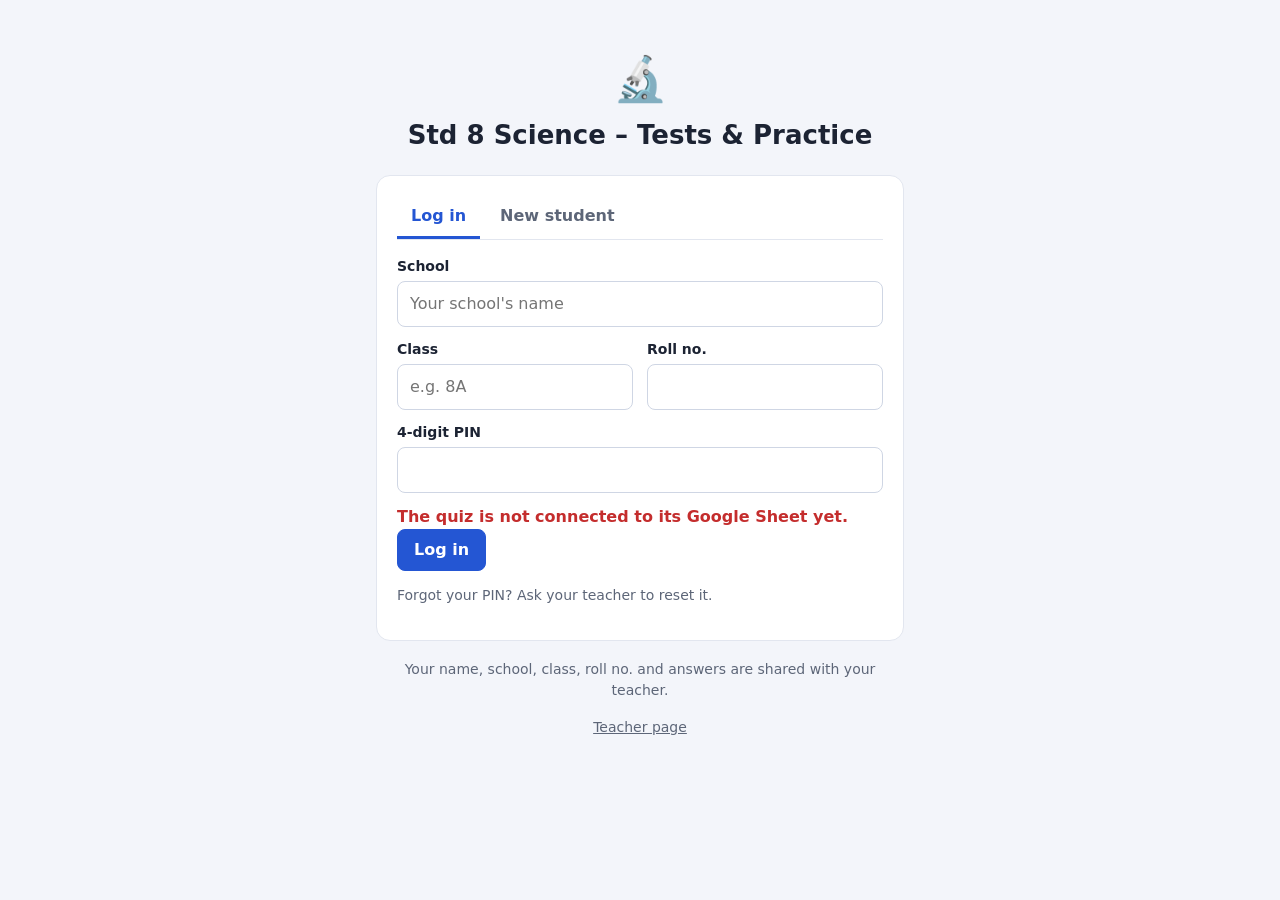
==== commit cf139626: "Add board, school and student approval/blocking - Students pick school and board at registration; lo" ====
--- a/index.html
+++ b/index.html
@@ -17,13 +17,16 @@
   paper:null,qs:[],att:null,deadline:0,timer:null,result:null,onlyWrong:false,err:""};
 
 /* ---------- local progress (survives refresh / closing the tab) ---------- */
+const fmtN=x=>{x=Math.round(x*100)/100;return x<0?"−"+(-x):String(x);};
+const negOf=p=>Number(p&&p.neg)||0;
+const markTag=p=>negOf(p)?`+1 / −${negOf(p)}`:"1 mark";
 const progKey=pid=>"q8_prog_"+(S.student?S.student.id:"")+"_"+pid;
 function prog(){return ls.get(progKey(S.paper.id),null);}
 function saveProg(p){ls.set(progKey(S.paper.id),p);}
 
 /* ---------- start-up ---------- */
 async function boot(){
-  if(S.token){try{await loadHome();flushOutbox();return;}catch(e){if(e.server){ls.del(TOKEN);S.token=null;}else{S.err=e.message;}}}
+  if(S.token){try{await loadHome();flushOutbox();return;}catch(e){if(e.server){ls.del(TOKEN);S.token=null;}S.err=e.message;}}
   await showLogin();
 }
 async function showLogin(){
@@ -43,29 +46,44 @@
   ${S.view!=="home"?`<button class="btn ghost sm" onclick="goHome()">My papers</button>`:""}
   <button class="btn ghost sm" onclick="logout()">Log out</button></div></header>`;
 }
-function clsField(id){
-  const c=S.info&&S.info.classes||[];
-  return c.length?`<select id="${id}"><option value="">Choose…</option>${c.map(x=>`<option>${esc(x)}</option>`).join("")}</select>`
-    :`<input type="text" id="${id}" maxlength="10" placeholder="e.g. 8A">`;
-}
+const LAST="q8_last";
+function authFail(e){
+  if(e&&e.server&&/log in again|blocked|approval/i.test(e.message)){stopTimer();ls.del(TOKEN);S.token=null;S.student=null;S.err=e.message;S.tab="login";showLogin();return true;}
+  return false;
+}
+function listField(id,list,ph,max,val){
+  val=val||"";
+  return list.length?`<select id="${id}"><option value="">Choose…</option>${list.map(x=>`<option ${x===val?"selected":""}>${esc(x)}</option>`).join("")}</select>`
+    :`<input type="text" id="${id}" maxlength="${max}" placeholder="${esc(ph)}" value="${esc(val)}">`;
+}
+const clsField=(id,v)=>listField(id,S.info&&S.info.classes||[],"e.g. 8A",10,v);
+const schoolField=(id,v)=>{const l=S.info&&S.info.schools||[];return listField(id,l,"Your school's name",80,v||(l.length===1?l[0]:""));};
+const boardField=id=>{const l=S.info&&S.info.boards||[];return listField(id,l,"e.g. CBSE",60,l.length===1?l[0]:"");};
 function viewLogin(){
-  const login=`<label>Class</label>${clsField("lCls")}
-    <label>Roll no.</label><input type="text" id="lRoll" maxlength="10" inputmode="numeric">
+  const last=ls.get(LAST,{});
+  if(S.pendingMsg)return `<div class="wrap narrow"><div class="hero"><div class="logo">⏳</div><h1>Account created</h1></div>
+  <div class="card"><p>Thanks! Your teacher needs to <b>approve your account</b> before you can log in. Please check back later.</p>
+  <p class="muted small">Remember your school, class, roll no. and PIN. You'll need them to log in.</p>
+  <button class="btn" onclick="S.pendingMsg=false;S.tab='login';render()">Go to log in</button></div></div>`;
+  const login=`<label>School</label>${schoolField("lSchool",last.school)}
+    <div class="grid2"><div><label>Class</label>${clsField("lCls",last.cls)}</div><div><label>Roll no.</label><input type="text" id="lRoll" maxlength="10" inputmode="numeric"></div></div>
     <label>4-digit PIN</label><input type="password" id="lPin" maxlength="4" inputmode="numeric" onkeydown="if(event.key==='Enter')doLogin()">
     <div class="err" id="err">${esc(S.err)}</div><button class="btn" onclick="doLogin()">Log in</button>
     <p class="muted small">Forgot your PIN? Ask your teacher to reset it.</p>`;
   const reg=`<label>Class code <span class="muted small">(from your teacher)</span></label><input type="text" id="rCode" maxlength="20" autocapitalize="characters">
     <label>Your name</label><input type="text" id="rName" maxlength="40" placeholder="e.g. Aarav Patil">
+    <label>School</label>${schoolField("rSchool")}
+    <label>Board</label>${boardField("rBoard")}
     <div class="grid2"><div><label>Class</label>${clsField("rCls")}</div><div><label>Roll no.</label><input type="text" id="rRoll" maxlength="10" inputmode="numeric"></div></div>
     <div class="grid2"><div><label>Choose a 4-digit PIN</label><input type="password" id="rPin" maxlength="4" inputmode="numeric"></div>
     <div><label>Confirm PIN</label><input type="password" id="rPin2" maxlength="4" inputmode="numeric" onkeydown="if(event.key==='Enter')doRegister()"></div></div>
     <div class="err" id="err">${esc(S.err)}</div><button class="btn" onclick="doRegister()">Create my account</button>
-    <p class="muted small">Remember your class, roll no. and PIN. You'll use them to log in on any phone or computer.</p>`;
+    <p class="muted small">Remember your school, class, roll no. and PIN. You'll use them to log in on any phone or computer.</p>`;
   return `<div class="wrap narrow"><div class="hero"><div class="logo">🔬</div><h1>${esc(S.title)} – Tests &amp; Practice</h1></div>
   <div class="card"><div class="tabs"><button class="${S.tab==="login"?"on":""}" onclick="S.tab='login';S.err='';render()">Log in</button>
   <button class="${S.tab==="reg"?"on":""}" onclick="S.tab='reg';S.err='';render()">New student</button></div>
   ${S.tab==="login"?login:reg}</div>
-  <p class="muted small" style="text-align:center">Your name, class, roll no. and answers are shared with your teacher.</p>
+  <p class="muted small" style="text-align:center">Your name, school, class, roll no. and answers are shared with your teacher.</p>
   <div class="foot"><a href="teacher.html">Teacher page</a></div></div>`;
 }
 function pState(p){
@@ -83,11 +101,11 @@
   let status="",btns="";
   const local=ls.get(progKey(p.id),null);
   if(p.mode==="practice"){
-    status=st.subs.length?`Best <b>${st.best}/${p.count}</b> · ${st.subs.length} attempt${st.subs.length>1?"s":""}`:"Not attempted yet";
+    status=st.subs.length?`Best <b>${fmtN(st.best)}/${p.count}</b> · ${st.subs.length} attempt${st.subs.length>1?"s":""}`:"Not attempted yet";
     if(p.state==="open")btns+=`<button class="btn sm" onclick="openPaper('${p.id}')">${local&&Object.keys(local.answers||{}).length?"Continue":st.subs.length?"Practise again":"Start"}</button>`;
     if(st.last)btns+=`<button class="btn ghost sm" onclick="openReview('${st.last.id}')">Review last attempt</button>`;
   }else{
-    if(st.subs.length){status=`Submitted · Score <b>${st.last.score}/${st.last.total}</b>${st.last.late?' <span class="tag bad">late</span>':""}`;
+    if(st.subs.length){status=`Submitted · Score <b>${fmtN(st.last.score)}/${st.last.total}</b>${st.last.late?' <span class="tag bad">late</span>':""}`;
       btns+=p.canReveal?`<button class="btn ghost sm" onclick="openReview('${st.last.id}')">Review answers</button>`
         :`<span class="muted small">${p.reveal==="never"?"Answers will not be shown for this test.":"Answers will be shown after the test closes."}</span>`;}
     else if(st.started){status=`<span class="tag warn">In progress</span>`;btns+=`<button class="btn sm" onclick="openPaper('${p.id}')">Continue test</button>`;}
@@ -96,7 +114,7 @@
   }
   return `<div class="pcard"><div class="pc-top"><h3>${esc(p.title)}</h3>${badge}</div>
   <div class="chips">${topics}</div>
-  <div class="pc-meta">${p.count} questions${when?" · "+when:""}</div>
+  <div class="pc-meta">${p.count} questions · ${negOf(p)?`+1 correct, −${negOf(p)} wrong`:"no negative marks"}${when?" · "+when:""}</div>
   <div class="pc-meta">${status}</div><div class="pc-btns">${btns}</div></div>`;
 }
 function viewHome(){
@@ -120,31 +138,33 @@
   const q=S.qs[k],pr=prog()||{answers:{}},v=pr.answers[k];
   if(S.paper.mode==="test"){
     const opts=q.opts.map((o,j)=>`<button class="opt ${v===j?"sel":""}" onclick="pick(${k},${j})"><span class="ol">${L[j]}</span><span>${esc(o)}</span></button>`).join("");
-    return `<div class="qcard ${v!==undefined?"is-sel":""}" id="q-${k}"><div class="qhead"><span class="qn">Q${k+1}</span><span class="chip">${esc(q.topic)}</span><span class="muted small">1 mark</span></div>
+    return `<div class="qcard ${v!==undefined?"is-sel":""}" id="q-${k}"><div class="qhead"><span class="qn">Q${k+1}</span><span class="chip">${esc(q.topic)}</span><span class="muted small">${markTag(S.paper)}</span>
+    ${v!==undefined?`<button class="btn ghost sm" style="margin-left:auto" onclick="unpick(${k})">Clear answer</button>`:""}</div>
     <div class="qtext">${esc(q.q)}</div><div class="opts">${opts}</div></div>`;
   }
   const done=v!==undefined;
   const opts=q.opts.map((o,j)=>{let c="opt";if(done)c+=j===q.ans?" right":j===v?" wrong":" dim";
     return `<button class="${c}" ${done?"disabled":""} onclick="pick(${k},${j})"><span class="ol">${L[j]}</span><span>${esc(o)}</span></button>`;}).join("");
   let fb="";
-  if(done){const ok=v===q.ans;fb=`<div class="fb ${ok?"ok":"bad"}"><b>${ok?"✓ Correct! +1 mark":"✗ Wrong · 0 marks"}</b>${ok?"":` — Correct answer: <b>${L[q.ans]}. ${esc(q.opts[q.ans])}</b>`}${q.exp?`<div class="exp">${esc(q.exp)}</div>`:""}</div>`;}
+  if(done){const ok=v===q.ans;fb=`<div class="fb ${ok?"ok":"bad"}"><b>${ok?"✓ Correct! +1 mark":`✗ Wrong · ${negOf(S.paper)?"−"+negOf(S.paper)+" mark"+(negOf(S.paper)===1?"":"s"):"0 marks"}`}</b>${ok?"":` — Correct answer: <b>${L[q.ans]}. ${esc(q.opts[q.ans])}</b>`}${q.exp?`<div class="exp">${esc(q.exp)}</div>`:""}</div>`;}
   return `<div class="qcard ${done?(v===q.ans?"is-ok":"is-bad"):""}" id="q-${k}"><div class="qhead"><span class="qn">Q${k+1}</span><span class="chip">${esc(q.topic)}</span><span class="muted small">1 mark</span></div>
   <div class="qtext">${esc(q.q)}</div><div class="opts">${opts}</div>${fb}</div>`;
 }
-function counts(){const a=(prog()||{answers:{}}).answers;let n=0,c=0;S.qs.forEach((q,k)=>{if(a[k]!==undefined){n++;if(a[k]===q.ans)c++;}});return{n,c};}
+function counts(){const a=(prog()||{answers:{}}).answers;let n=0,c=0;S.qs.forEach((q,k)=>{if(a[k]!==undefined){n++;if(a[k]===q.ans)c++;}});return{n,c,w:n-c,net:c-negOf(S.paper)*(n-c)};}
 function pbar(){
-  const {n,c}=counts(),N=S.qs.length;
+  const {n,c,w,net}=counts(),N=S.qs.length;
   if(S.paper.mode==="test")return `<div class="pbar-in"><div><b>${esc(S.paper.title)}</b> <span class="muted">· ${N} questions</span></div>
     <div class="pills">${S.deadline?`<span class="pill timer" id="timer">⏱ --:--</span>`:""}<span class="pill">Answered ${n}/${N}</span></div>
     <div class="row"><button class="btn sm" onclick="finish()">Submit test</button></div></div>`;
   return `<div class="pbar-in"><div><b>${esc(S.paper.title)}</b> <span class="muted">· ${N} questions</span></div>
-  <div class="pills"><span class="pill">Answered ${n}/${N}</span><span class="pill ok">Marks ${c}</span><span class="pill bad">Wrong ${n-c}</span></div>
+  <div class="pills"><span class="pill">Answered ${n}/${N}</span><span class="pill ok">Correct ${c}</span><span class="pill bad">Wrong ${w}</span><span class="pill">Marks ${fmtN(net)}</span></div>
   <div class="row"><button class="btn sm" onclick="finish()">Finish &amp; submit</button></div></div>`;
 }
 function viewPaper(){
-  const t=S.paper.mode==="test";
-  const intro=t?`<b>Test rules:</b> one attempt only. You can change an answer until you submit. Answers are not shown during the test.${S.deadline?` The test is <b>submitted automatically</b> when the timer ends.`:""}`
-    :`Click an option to answer. Each answer is checked instantly and can't be changed. When all ${S.qs.length} questions are answered, your score is submitted to your teacher automatically.`;
+  const t=S.paper.mode==="test",ng=negOf(S.paper);
+  const neg=ng?`<div style="margin-top:6px"><b>Marking:</b> +1 for a correct answer, <b>−${ng}</b> for a wrong answer, 0 if you skip. If you don't know an answer, it's better to skip it than to guess.</div>`:"";
+  const intro=(t?`<b>Test rules:</b> one attempt only. You can change or clear an answer until you submit. Answers are not shown during the test.${S.deadline?` The test is <b>submitted automatically</b> when the timer ends.`:""}`
+    :`Click an option to answer. Each answer is checked instantly and can't be changed. When all ${S.qs.length} questions are answered, your score is submitted to your teacher automatically. To skip questions, leave them and press <b>Finish &amp; submit</b>.`)+neg;
   return header()+`<div class="pbar" id="pbar">${pbar()}</div><div class="wrap"><div class="intro">${intro}</div>
   ${S.qs.map((_,k)=>qCard(k)).join("")}
   <div class="endbox"><button class="btn" onclick="finish()">${t?"Submit test":"Finish &amp; submit"}</button> <button class="btn ghost" onclick="goHome()">Back to my papers</button></div></div>`;
@@ -154,14 +174,14 @@
   const list=qs.map((q,k)=>({q,k,v:rv.answers[k]})).filter(x=>!S.onlyWrong||x.v!==x.q.ans);
   const wrong=qs.filter((q,k)=>rv.answers[k]!==q.ans).length;
   const items=list.map(({q,k,v})=>{const ok=v===q.ans;
-    return `<div class="qcard ${ok?"is-ok":"is-bad"}"><div class="qhead"><span class="qn">Q${k+1}</span><span class="chip">${esc(q.topic)}</span>${ok?'<span class="tag ok">Correct</span>':'<span class="tag bad">Wrong</span>'}</div>
+    return `<div class="qcard ${ok?"is-ok":"is-bad"}"><div class="qhead"><span class="qn">Q${k+1}</span><span class="chip">${esc(q.topic)}</span>${ok?'<span class="tag ok">Correct</span>':v>=0?'<span class="tag bad">Wrong</span>':'<span class="tag">Skipped</span>'}</div>
     <div class="qtext">${esc(q.q)}</div>
-    <div class="ans">Your answer: <span class="${ok?"ca":"ya"}">${v>=0?L[v]+". "+esc(q.opts[v]):"Not answered"}</span></div>
+    <div class="ans">Your answer: <span class="${ok?"ca":v>=0?"ya":"muted"}">${v>=0?L[v]+". "+esc(q.opts[v]):"Skipped"}</span></div>
     ${ok?"":`<div class="ans">Correct answer: <span class="ca">${L[q.ans]}. ${esc(q.opts[q.ans])}</span></div>`}
     ${q.exp?`<div class="fb ok" style="margin-top:8px"><div class="exp" style="margin:0">${esc(q.exp)}</div></div>`:""}</div>`;}).join("");
   return header()+`<div class="wrap"><div class="row between" style="margin-bottom:12px"><div><h1>${esc(r.paper.title)} – Review</h1>
-  <div class="muted">Score <b>${r.score}/${r.total}</b> · ${wrong} mistake${wrong===1?"":"s"}</div></div>
-  <div class="row"><label class="row small" style="font-weight:600"><input type="checkbox" ${S.onlyWrong?"checked":""} onchange="S.onlyWrong=this.checked;render()"> Show mistakes only</label>
+  <div class="muted">Score <b>${fmtN(r.score)}/${r.total}</b> · ${wrong} wrong or skipped</div></div>
+  <div class="row"><label class="row small" style="font-weight:600"><input type="checkbox" ${S.onlyWrong?"checked":""} onchange="S.onlyWrong=this.checked;render()"> Show wrong &amp; skipped only</label>
   <button class="btn ghost sm" onclick="goHome()">My papers</button></div></div>
   ${items||`<div class="card empty"><div style="font-size:42px">🎉</div><h2>No mistakes!</h2></div>`}</div>`;
 }
@@ -174,21 +194,26 @@
 
 /* ---------- actions ---------- */
 async function doLogin(){
-  const cls=$("#lCls").value.trim(),roll=$("#lRoll").value.trim(),pin=$("#lPin").value.trim();
-  if(!cls||!roll||!pin){$("#err").textContent="Please fill in class, roll no. and PIN.";return;}
-  try{const r=await api("login",{cls,roll,pin});S.token=r.token;ls.set(TOKEN,r.token);await loadHome();flushOutbox();}
+  const school=$("#lSchool").value.trim(),cls=$("#lCls").value.trim(),roll=$("#lRoll").value.trim(),pin=$("#lPin").value.trim();
+  if(!school||!cls||!roll||!pin){$("#err").textContent="Please fill in school, class, roll no. and PIN.";return;}
+  ls.set(LAST,{school,cls});
+  try{const r=await api("login",{school,cls,roll,pin});S.token=r.token;ls.set(TOKEN,r.token);S.err="";await loadHome();flushOutbox();}
   catch(e){$("#err").textContent=e.message;}
 }
 async function doRegister(){
   const v=id=>$(id).value.trim();const p1=v("#rPin"),p2=v("#rPin2");
   if(!/^\d{4}$/.test(p1)){$("#err").textContent="PIN must be exactly 4 digits.";return;}
   if(p1!==p2){$("#err").textContent="The two PINs don't match.";return;}
-  try{const r=await api("register",{code:v("#rCode"),name:v("#rName"),cls:v("#rCls"),roll:v("#rRoll"),pin:p1});
+  if(!v("#rSchool")){$("#err").textContent="Please choose your school.";return;}
+  if(!v("#rBoard")){$("#err").textContent="Please choose your board.";return;}
+  try{const r=await api("register",{code:v("#rCode"),name:v("#rName"),school:v("#rSchool"),board:v("#rBoard"),cls:v("#rCls"),roll:v("#rRoll"),pin:p1});
+    ls.set(LAST,{school:v("#rSchool"),cls:v("#rCls")});
+    if(r.pending){S.pendingMsg=true;S.err="";render();window.scrollTo(0,0);return;}
     S.token=r.token;ls.set(TOKEN,r.token);await loadHome();}
   catch(e){$("#err").textContent=e.message;}
 }
 function logout(){stopTimer();ls.del(TOKEN);S.token=null;S.student=null;S.tab="login";S.err="";showLogin();}
-function goHome(){stopTimer();S.view="home";render();window.scrollTo(0,0);loadHome().catch(()=>{});}
+function goHome(){stopTimer();S.view="home";render();window.scrollTo(0,0);loadHome().catch(authFail);}
 function confirmTest(pid){
   const p=S.papers.find(x=>x.id===pid);
   ask(`Start "${p.title}" now? You get one attempt${p.limit?` and ${p.limit} minutes. The timer keeps running even if you close the page`:""}.`,"Start test",()=>openPaper(pid));
@@ -202,7 +227,7 @@
     else if(!pr||!pr.aid||pr.n!==S.qs.length)pr={aid:Date.now().toString(36)+Math.random().toString(36).slice(2,8),started:Date.now(),n:S.qs.length,answers:{}};
     saveProg(pr);
     S.view="paper";render();window.scrollTo(0,0);startTimer();
-  }catch(e){notify(e.message);if(e.server)loadHome().catch(()=>{});}
+  }catch(e){if(authFail(e))return;notify(e.message);if(e.server)loadHome().catch(()=>{});}
 }
 function pick(k,j){
   const pr=prog();if(!pr)return;
@@ -212,9 +237,10 @@
   $("#pbar").innerHTML=pbar();tick();
   if(S.paper.mode==="practice"&&counts().n===S.qs.length)setTimeout(()=>submit(),700);
 }
+function unpick(k){const pr=prog();if(!pr||S.paper.mode!=="test")return;delete pr.answers[k];saveProg(pr);document.getElementById("q-"+k).outerHTML=qCard(k);$("#pbar").innerHTML=pbar();tick();}
 function finish(){
   const {n}=counts(),N=S.qs.length;
-  if(n<N)ask(`${N-n} question${N-n>1?"s are":" is"} not answered and will get 0 marks. Submit now?`,S.paper.mode==="test"?"Yes, submit test":"Yes, submit",submit);
+  if(n<N)ask(`You have skipped ${N-n} question${N-n>1?"s":""} (0 marks each). Submit now?`,S.paper.mode==="test"?"Yes, submit test":"Yes, submit",submit);
   else if(S.paper.mode==="test")ask("Submit your test now? You can't change answers after this.","Submit test",submit);
   else submit();
 }
@@ -228,7 +254,7 @@
   }catch(e){
     if(e.offline){const box=ls.get(OUTBOX,[]);box.push(payload);ls.set(OUTBOX,box);ls.del(progKey(S.paper.id));
       S.view="home";render();notify("You're offline. Your answers are saved on this device and will be sent to your teacher automatically when you're back online.");}
-    else{notify(e.message);if(S.paper.mode==="test")startTimer();}
+    else if(!authFail(e)){notify(e.message);if(S.paper.mode==="test")startTimer();}
   }finally{submitting=false;}
 }
 function topicRows(r){
@@ -241,9 +267,10 @@
   const p=pc(r.score,r.total);
   const msg=p>=90?"Outstanding! 🌟":p>=75?"Great work! 👏":p>=50?"Good effort – revise your mistakes 📘":"Keep practising – review your mistakes 💪";
   S.view="home";render();
-  modal(`<div class="muted">${esc(r.paper.title)} – submitted ✓</div><div class="big">${r.score} / ${r.total}</div>
-  <div style="font-size:18px;font-weight:700;margin:4px 0">${p}% · ${msg}</div>${r.late?'<div class="tag bad">Submitted after the time limit</div>':""}
-  <table><thead><tr><th>Topic</th><th>Marks</th></tr></thead><tbody>${topicRows(r)}</tbody></table>
+  const ng=negOf(r.paper),brk=r.correct!==undefined?`<div class="pills" style="justify-content:center;margin:8px 0"><span class="pill ok">✓ ${r.correct} correct${ng?` (+${r.correct})`:""}</span><span class="pill bad">✗ ${r.wrong} wrong${ng&&r.wrong?` (−${fmtN(r.wrong*ng)})`:""}</span><span class="pill">${r.skipped} skipped</span></div>`:"";
+  modal(`<div class="muted">${esc(r.paper.title)} – submitted ✓</div><div class="big">${fmtN(r.score)} / ${r.total}</div>${brk}
+  <div style="font-size:18px;font-weight:700;margin:4px 0">${fmtN(p)}% · ${msg}</div>${r.late?'<div class="tag bad">Submitted after the time limit</div>':""}
+  <table><thead><tr><th>Topic</th><th>Correct</th></tr></thead><tbody>${topicRows(r)}</tbody></table>
   ${r.review?"":`<p class="muted small">${r.hidden==="never"?"Answers are not shown for this test.":"Correct answers will be shown after the test closes."}</p>`}
   <div class="row">${r.review?`<button class="btn" onclick="S.onlyWrong=true;S.view='review';render();window.scrollTo(0,0)">Review mistakes</button>`:""}
   <button class="btn ghost" onclick="closeModal();loadHome().catch(()=>{})">Back to my papers</button></div>`);
